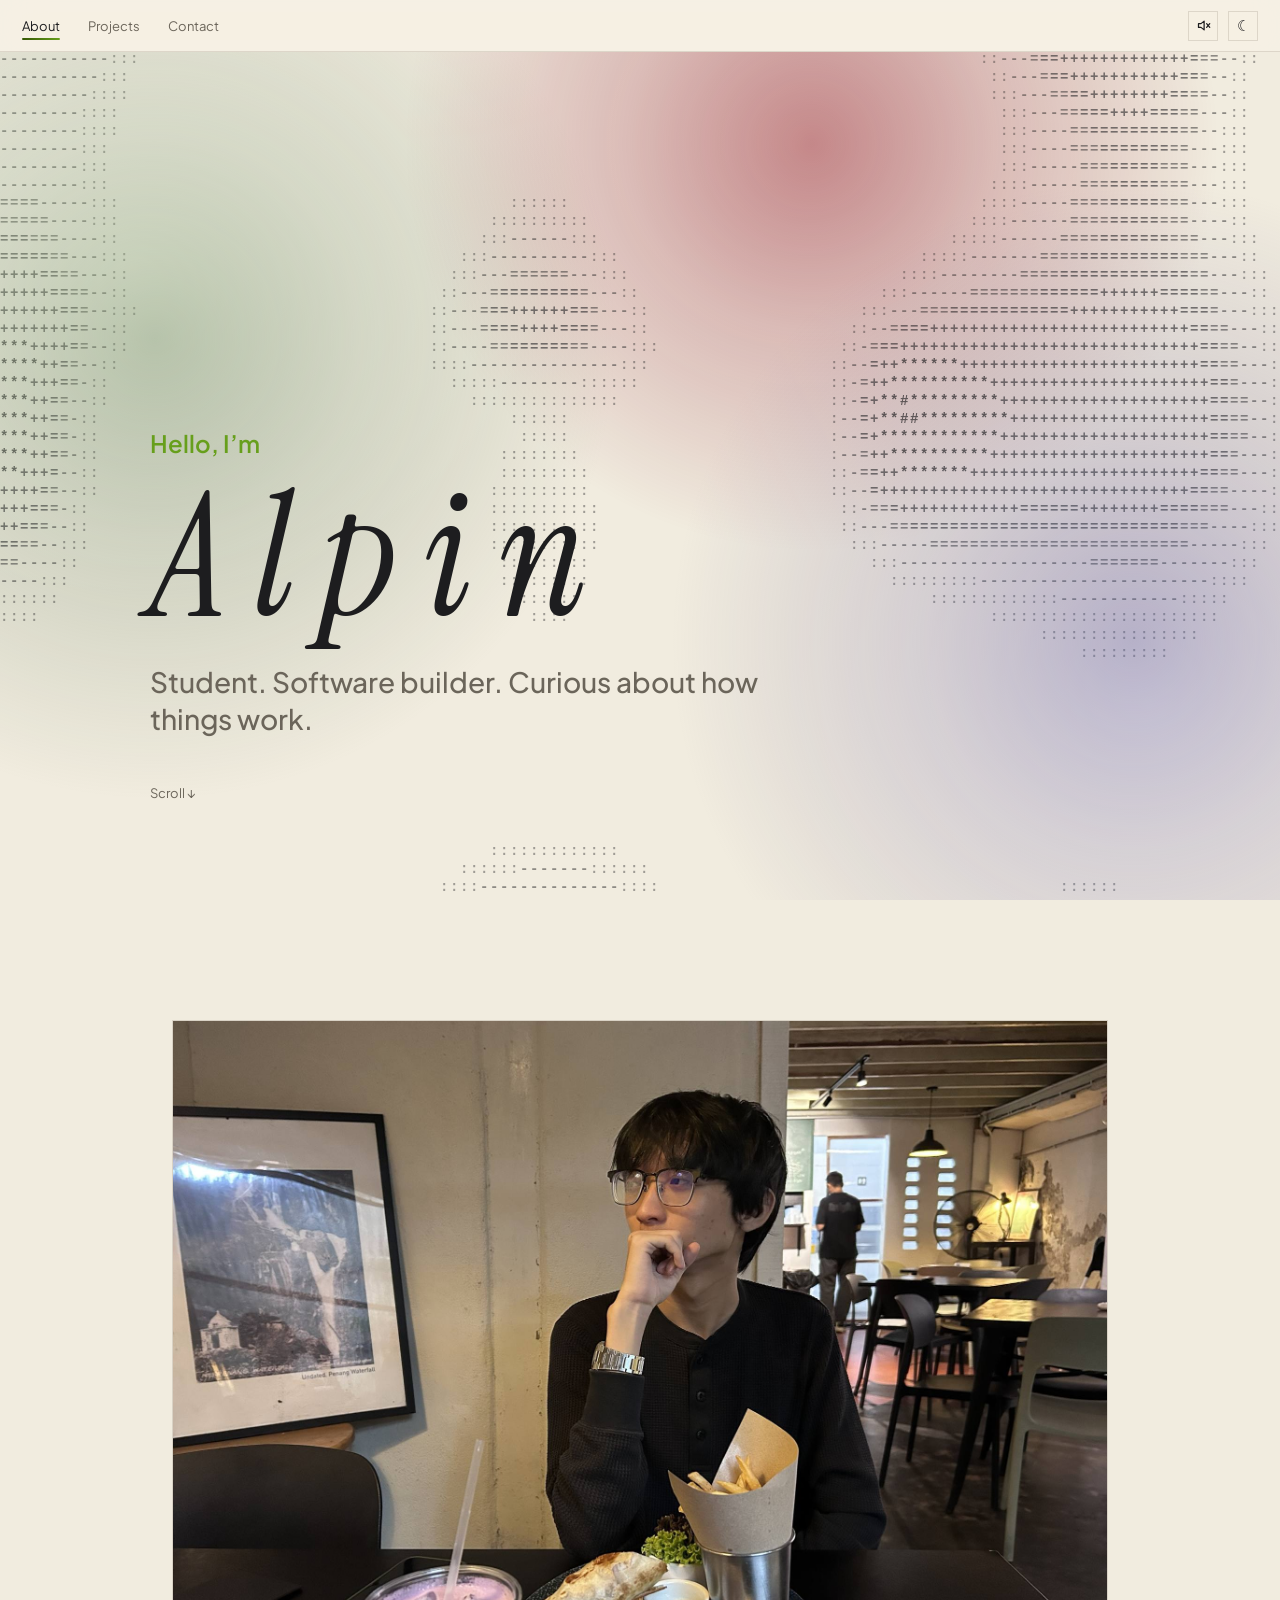
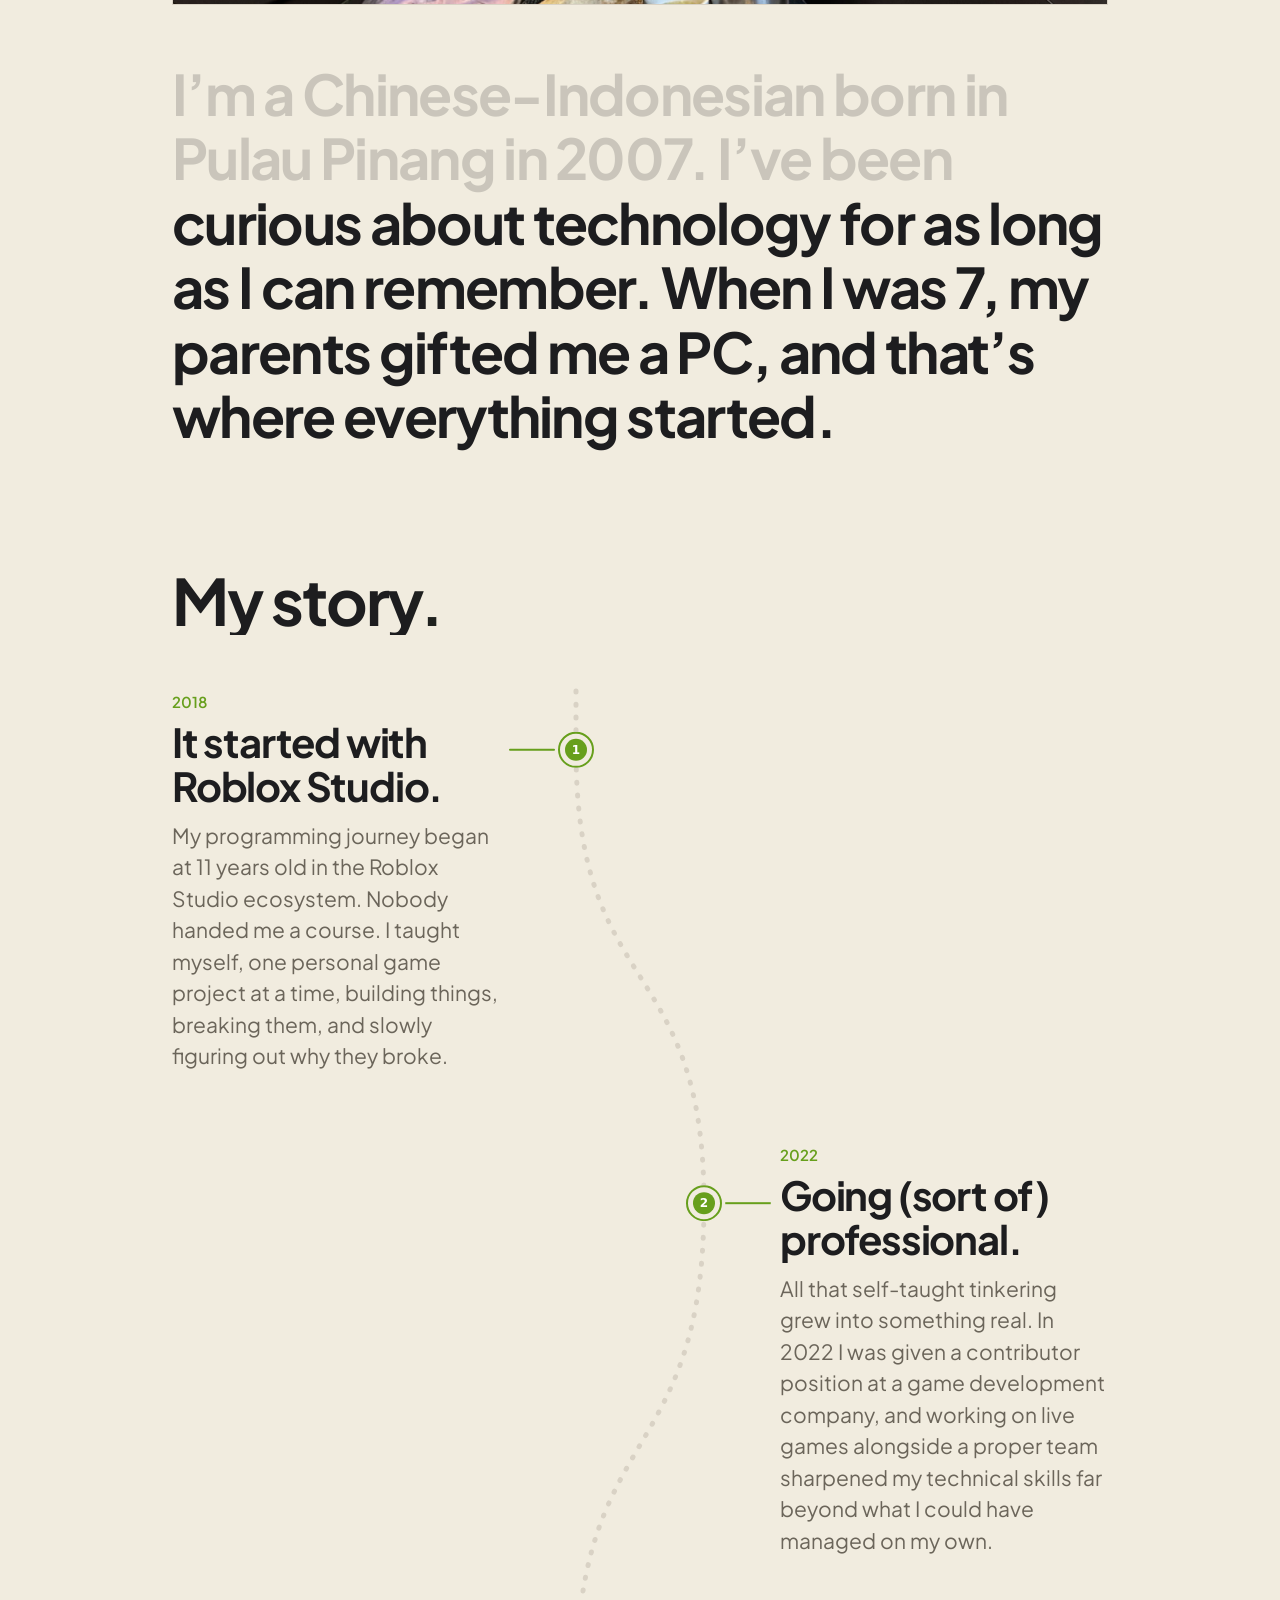
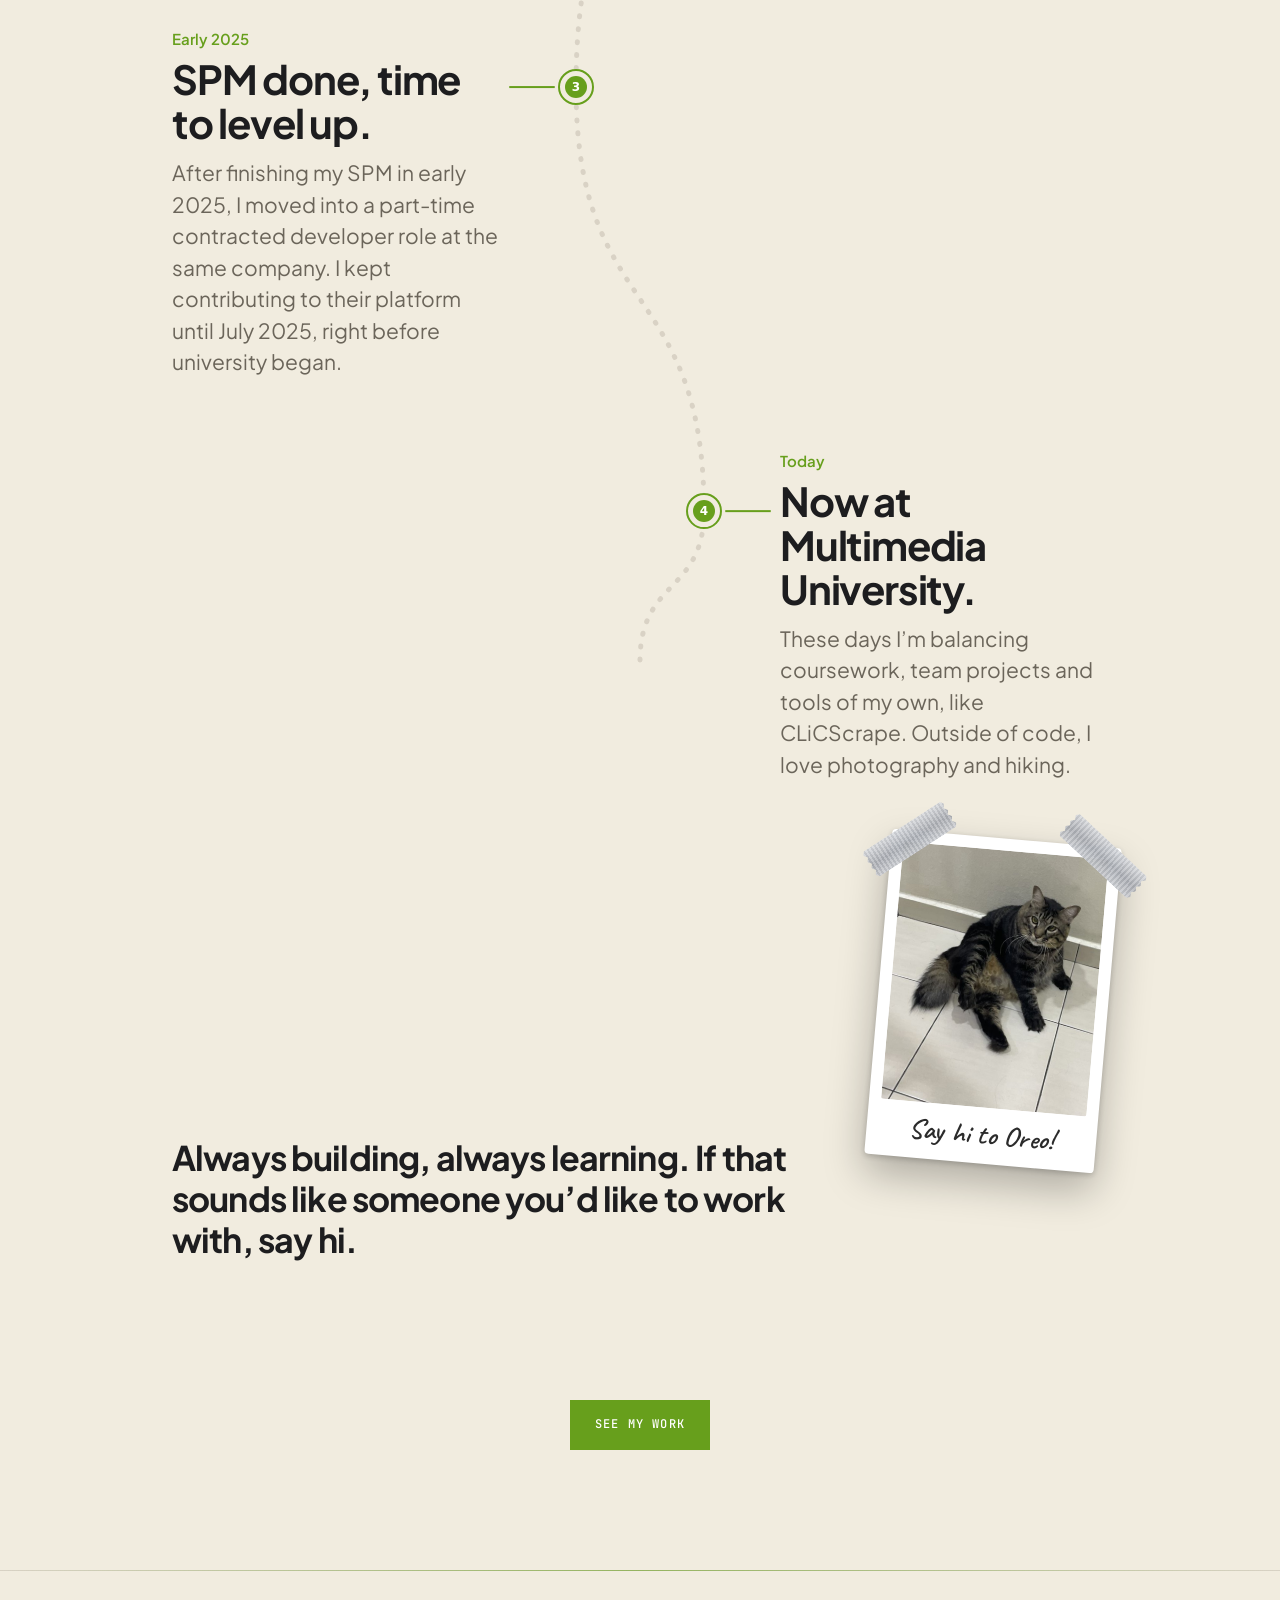
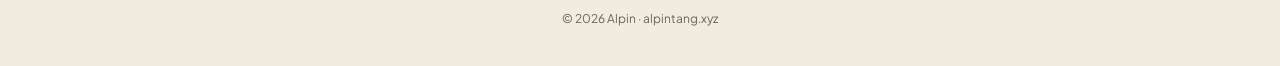
==== public/index.html @ 50e491b2 "ASCII pattern change, font adjustments, color adjustments, fix roadmap spacing" ====
<!DOCTYPE html>
<html lang="en">
	<head>
		<meta charset="utf-8">
		<meta name="viewport" content="width=device-width, initial-scale=1, viewport-fit=cover">
		<title>Alpin | Student &amp; software builder</title>
		<script>document.documentElement.classList.add('js')</script>

		<meta name="description" content="Student, software builder, and curious about how things work.">
		<meta name="color-scheme" content="light dark">
		<meta name="theme-color" content="#f6f1e7" media="(prefers-color-scheme: light)">
		<meta name="theme-color" content="#121214" media="(prefers-color-scheme: dark)">
		<link rel="canonical" href="https://www.alpintang.xyz/">
		<meta property="og:type" content="website">
		<meta property="og:url" content="https://www.alpintang.xyz/">
		<meta property="og:site_name" content="Alpin">
		<meta property="og:title" content="Alpin">
		<meta property="og:description" content="Student, software builder, and curious about how things work.">
		<meta property="og:image" content="https://www.alpintang.xyz/og-image.jpg">
		<meta property="og:image:width" content="1200">
		<meta property="og:image:height" content="630">
		<meta name="twitter:card" content="summary_large_image">
		<meta name="twitter:title" content="Alpin">
		<meta name="twitter:description" content="Student, software builder, and curious about how things work.">
		<meta name="twitter:image" content="https://www.alpintang.xyz/og-image.jpg">
		<link rel="icon" href="icon.svg" type="image/svg+xml">
		<link rel="icon" href="favicon.ico" sizes="48x48">
		<link rel="apple-touch-icon" href="apple-touch-icon.png">
		<link rel="preconnect" href="https://fonts.googleapis.com">
		<link rel="preconnect" href="https://fonts.gstatic.com" crossorigin>
		<link href="https://fonts.googleapis.com/css2?family=Plus+Jakarta+Sans:wght@400;500;600;700;800&family=Caveat:wght@600&family=JetBrains+Mono:wght@400;500&family=Instrument+Serif:ital@0;1&display=swap" rel="stylesheet">
		<link rel="stylesheet" href="css/style.css">
		<link rel="stylesheet" href="css/roadmap.css">
	</head>
	<body>
		<button class="skip" type="button" onclick="document.getElementById('main').focus()">Skip to content</button>
		<header>
			<nav aria-label="Main">
				<a href="#about" data-p="about">About</a>
				<a href="#projects" data-p="projects">Projects</a>
				<a href="#contact" data-p="contact">Contact</a>
			</nav>
			<button id="theme" type="button" aria-label="Switch between light and dark mode"></button>
		</header>

		<main id="main" tabindex="-1">
			<div class="page" id="about">
				<div class="hero left bg" id="hero">
					<div class="eyebrow">Hello, I’m</div>
					<h1 class="jump" aria-label="Alpin">
						<span aria-hidden="true" style="--i:0">A</span>
						<span aria-hidden="true" style="--i:1">l</span>
						<span aria-hidden="true" style="--i:2">p</span>
						<span aria-hidden="true" style="--i:3">i</span>
						<span aria-hidden="true" style="--i:4">n</span>
					</h1>
					<p class="sub">Student. Software builder. Curious about how things work.</p>
					<div class="cue" aria-hidden="true">Scroll ↓</div>
				</div>
				<section>
					<div class="wrap">
						<figure class="intro-photo rv">
							<img src="images/hero-portrait.jpg" width="2000" height="1500" alt="A portrait of Alpin" loading="lazy" decoding="async">
						</figure>
						<p class="words" id="words">I’m a Chinese-Indonesian born in Pulau Pinang in 2007. I’ve been curious about technology for as long as I can remember. When I was 7, my parents gifted me a PC, and that’s where everything started.</p>
					</div>
				</section>
				<section style="padding-top:0">
					<div class="wrap" style="position:relative">
						<h2 class="rv">My story.</h2>
						<div class="story">
							<div class="step rv">
								<small>2018</small>
								<h3>It started with Roblox Studio.</h3>
								<p>My programming journey began at 11 years old in the Roblox Studio ecosystem. Nobody handed me a course. I taught myself, one personal game project at a time, building things, breaking them, and slowly figuring out why they broke.</p>
							</div>
							<div class="step rv" style="padding: left 100px">
								<small>2022</small>
								<h3>Going (sort of) professional.</h3>
								<p>All that self-taught tinkering grew into something real. In 2022 I was given a contributor position at a game development company, and working on live games alongside a proper team sharpened my technical skills far beyond what I could have managed on my own.</p>
							</div>
							<div class="step rv">
								<small>Early 2025</small>
								<h3>SPM done, time to level up.</h3>
								<p>After finishing my SPM in early 2025, I moved into a part-time contracted developer role at the same company. I kept contributing to their platform until July 2025, right before university began.</p>
							</div>
							<div class="step rv">
								<small>Today</small>
								<h3>Now at Multimedia University.</h3>
								<p>These days I’m balancing coursework, team projects and tools of my own, like CLiCScrape. Outside of code, I love photography and hiking.</p>
							</div>
						</div>
						<p class="rv closing">Always building, always learning. If that sounds like someone you’d like to work with, say hi.</p>
						<div class="pol rv">
							<div class="polaroid">
								<span class="tape t1"></span>
								<span class="tape t2"></span>
								<img src="images/polaroid.jpg" alt="Oreo, a long-haired tabby cat sitting on a tiled floor" loading="lazy" decoding="async">
								<p>Say hi to Oreo!</p>
							</div>
						</div>
					</div>
				</section>
				<section class="edu" style="padding-top:20px">
					<div class="wrap">
						<a class="btn rv" href="#projects" style="margin-top:0">See my work</a>
					</div>
				</section>
			</div>

			<div class="page" id="projects">
				<div class="phead bg bg-laptop">
					<h1 style="font-size:clamp(44px,9vw,96px)">Projects.</h1>
					<p>Things I’ve built and shipped.</p>
				</div>
				<div class="wrap">
					<div class="proj-grid">
						<article class="proj rv">
							<div class="ph">
								<img class="pl" src="images/mysverse-icon.jpg" alt="MYSverse logo" width="44" height="44" loading="lazy" decoding="async">
								<small>Game development</small>
							</div>
							<h3>MYSverse</h3>
							<p>I contributed to MYSverse for three years and worked there as a part-time contract game developer. I programmed interactive minigames and core gameplay features for titles including Lebuhraya and Bandaraya, then kept the games healthy after release by monitoring player feedback and community reports and prioritising the most critical bugs for fixes.</p>
							<p>Through iterative updates, I improved overall playability and player retention.</p>
							<div class="media photo">
								<img src="images/mysverse-photo.jpg" alt="MYSverse contributor badge, lanyard and dev shirt" loading="lazy" decoding="async">
							</div>
							<ul class="tags" aria-label="Technologies and skills">
								<li>LuaU</li>
								<li>Game Development</li>
								<li>UI/UX</li>
								<li>Full Stack Developer</li>
							</ul>
							<a class="btn" href="https://mysver.se" target="_blank" rel="noopener">Visit mysver.se</a>
						</article>

						<article class="proj rv">
							<div class="ph">
								<img class="pl" src="images/clicscrape-icon.png" alt="CLiCScrape logo" width="44" height="44" loading="lazy" decoding="async">
								<small>Chrome extension</small>
							</div>
							<h3>CLiCScrape</h3>
							<p>A Chrome extension that walks you through MMU’s enrollment pages step by step, retrieves the class options for the courses you pick from pages you open yourself, and generates timetables that fit around every one of them.</p>
							<p>Filter by free days, earliest start, latest end, or open classes only, then compare each plan as a weekly grid. Everything runs in your browser, with no server and no accounts.</p>
							<div class="media">
								<video src="videos/clicscrape-demo.mp4" poster="images/clicscrape-poster.jpg" aria-label="CLiCScrape demo video" muted loop playsinline controls preload="metadata" data-auto></video>
							</div>
							<ul class="tags" aria-label="Technologies and skills">
								<li>JavaScript</li>
								<li>Manifest V3</li>
								<li>Shadow DOM</li>
								<li>Chrome extension</li>
							</ul>
							<a class="btn" href="https://chromewebstore.google.com/detail/clicscrape/gokpfkgfplfjlohjpkokoeljhdjddpjc" target="_blank" rel="noopener">View on Chrome Web Store</a>
						</article>

						<article class="proj rv">
							<div class="ph">
								<img class="pl" src="images/icon-2048.png" alt="Alpin" width="44" height="44" loading="lazy" decoding="async">
								<small>Portfolio website</small>
							</div>
							<h3>This website</h3>
							<p>I designed and built this portfolio website with plain HTML, CSS and JavaScript, with smooth page transitions, scroll-based animations, a light and dark theme you can switch between, and a layout that adapts from phones to wide screens.</p>
							<p>I handled everything myself, from the design and animations to the hosting. The code lives in a GitHub repository connected to Cloudflare, so every update I push goes live automatically.</p>
							<div class="media photo">
								<img src="images/portfolio.png" alt="Screenshot of the About page of this website" loading="lazy" decoding="async">
							</div>
							<ul class="tags" aria-label="Technologies and skills">
								<li>HTML</li>
								<li>CSS</li>
								<li>JavaScript</li>
								<li>Cloudflare</li>
							</ul>
							<a class="btn" href="https://github.com/Ex-lted/alpintang-portfolio" target="_blank" rel="noopener">View on GitHub</a>
						</article>
					</div>
				</div>
			</div>

			<div class="page" id="contact">
				<div class="contact bg bg-hill">
					<h1 style="font-size:clamp(48px,10vw,104px)">Let’s talk.</h1>
					<p class="sub">Open to projects, internships and good conversations.</p>
					<div class="links">
						<a class="btn" href="mailto:mail@alpintang.xyz"><span style="opacity:.55;font-weight:500;margin-right:10px">Email</span>mail@alpintang.xyz</a>
						<a class="btn" href="https://www.linkedin.com/in/alpintang/" target="_blank" rel="noopener"><span style="opacity:.55;font-weight:500;margin-right:10px">LinkedIn</span><span style ="text-transform: none;">linkedin.com/in/alpintang</span></a>
					</div>
				</div>
			</div>
		</main>
		<footer>© 2026 Alpin · alpintang.xyz</footer>

		<script src="js/main.js"></script>
		<script src="js/sounds.js"></script>
		<script src="js/roadmap.js"></script>
		<script src="js/ascii.js"></script>
	</body>
</html>
---- public/css/style.css ----
/* ==========================================================
   1) VARIABLES & BASE
   ========================================================== */
:root {
  --bg:#f1ecdf;
  --fg:#1d1d1f;
  --mute:#6b655a;
  --card:#fbf8f2;
  --line:rgba(40,30,10,.12);
  --blur:rgba(246,241,231,.78);
  --accent:#679f1c;
  --accent-2:#355704;
  --on-accent:#fff;
  --g1:#1d1d1f;
  --g2:#86868b;
  --icon-btn:30px;
  color-scheme:light;
  box-sizing:border-box;
  padding-top:env(safe-area-inset-top,0px);
  padding-bottom:env(safe-area-inset-bottom,0px);
}

@media (prefers-color-scheme:dark) {
  :root:not([data-theme="light"]) {
    --bg:#121214;
    --fg:#f5f5f7;
    --mute:#86868b;
    --card:#1c1c1f;
    --line:rgba(255,255,255,.12);
    --blur:rgba(18,18,20,.72);
    --accent:#a8c686;
    --accent-2:#7fa85a;
    --on-accent:#1b2a0d;
    --g1:#f5f5f7;
    --g2:#6e6e73;
    color-scheme:dark;
  }
}

:root[data-theme="dark"] {
  --bg:#121214;
  --fg:#f5f5f7;
  --mute:#86868b;
  --card:#1c1c1f;
  --line:rgba(255,255,255,.12);
  --blur:rgba(18,18,20,.72);
  --accent:#a8c686;
  --accent-2:#7fa85a;
  --on-accent:#1b2a0d;
  --g1:#f5f5f7;
  --g2:#6e6e73;
  color-scheme:dark;
}

html {
  scroll-padding-top:env(safe-area-inset-top,0px);
  -webkit-text-size-adjust:100%;
}

* {
  box-sizing:border-box;
  margin:0;
}

body {
  background:var(--bg);
  color:var(--fg);
  font-family:"Plus Jakarta Sans",-apple-system,BlinkMacSystemFont,"SF Pro Display","Helvetica Neue",Arial,sans-serif;
  -webkit-font-smoothing:antialiased;
  overflow-x:hidden;
}

body::before {
  content:"";
  position:fixed;
  inset:0 0 auto;
  height:env(safe-area-inset-top,0px);
  background:var(--blur);
  backdrop-filter:saturate(180%) blur(20px);
  -webkit-backdrop-filter:saturate(180%) blur(20px);
  z-index:10;
}

::selection {
  background:var(--accent);
  color:var(--on-accent);
}

:focus-visible {
  outline:2px solid var(--accent);
  outline-offset:3px;
}

.bg :focus-visible,
.bg:focus-visible {
  outline-color:#fff;
}

main:focus {
  outline:none;
}

.skip {
  position:fixed;
  left:12px;
  top:-80px;
  z-index:20;
  padding:12px 16px;
  border:0;
  background:var(--fg);
  color:var(--bg);
  font-family:"JetBrains Mono",ui-monospace,Menlo,Consolas,monospace;
  font-size:12px;
  letter-spacing:.1em;
  text-transform:uppercase;
  cursor:pointer;
}

.skip:focus {
  top:calc(env(safe-area-inset-top,0px) + 8px);
}

/* ==========================================================
   2) HEADER, NAV & ICON BUTTONS
   ========================================================== */
header {
  position:sticky;
  top:env(safe-area-inset-top,0px);
  z-index:11;
  height:52px;
  display:flex;
  align-items:center;
  justify-content:flex-start;
  padding:0 22px;
  background:var(--blur);
  backdrop-filter:saturate(180%) blur(20px);
  -webkit-backdrop-filter:saturate(180%) blur(20px);
  border-bottom:1px solid var(--line);
}

/* gradient scroll-progress line */
header::after {
  content:"";
  position:absolute;
  left:0;
  bottom:-1px;
  height:2px;
  width:calc(var(--progress,0) * 100%);
  background:linear-gradient(90deg,var(--accent-2),var(--accent));
  pointer-events:none;
}

nav {
  display:flex;
  align-items:center;
  gap:28px;
}

nav a {
  position:relative;
  padding:4px 0;
  font-size:13px;
  color:var(--mute);
  text-decoration:none;
  transition:color .3s;
}

nav a:hover,
nav a.on {
  color:var(--fg);
}

nav a::after {
  content:"";
  position:absolute;
  left:0;
  right:0;
  bottom:-2px;
  height:2px;
  border-radius:2px;
  background:linear-gradient(90deg,var(--accent-2),var(--accent));
  transform:scaleX(0);
  transform-origin:left;
  transition:transform .35s cubic-bezier(.2,.7,.2,1);
}

nav a:hover::after,
nav a.on::after {
  transform:scaleX(1);
}

@media (max-width:480px) {
  nav { gap:16px; }
}

@media (max-width:380px) {
  header { padding:0 14px; }
  nav { gap:12px; }
  nav a { font-size:12px; }
}

/* Theme + sound buttons: identical square look */
#theme,
#sound {
  background:none;
  border:1px solid var(--line);
  color:var(--fg);
  width:var(--icon-btn);
  height:var(--icon-btn);
  border-radius:0;
  box-shadow:none;
  cursor:pointer;
  font-size:15px;
  line-height:1;
  display:grid;
  place-items:center;
  padding:0;
  transition:background-color .2s,transform .4s cubic-bezier(.2,.7,.2,1);
}

#theme {
  position:absolute;
  right:22px;
  top:50%;
  margin-top:calc(var(--icon-btn) / -2);
}

#sound {
  position:absolute;
  right:calc(22px + var(--icon-btn) + 10px);
  top:50%;
  margin-top:calc(var(--icon-btn) / -2);
}

#sound svg {
  width:15px;
  height:15px;
}

#sound .off { display:none; }
#sound[aria-pressed="false"] .on { display:none; }
#sound[aria-pressed="false"] .off { display:block; }

#theme:hover,
#sound:hover {
  background:var(--line);
}

@media (hover:hover) {
  #theme:hover,
  #sound:hover {
    transform:rotate(25deg);
  }
}

/* bigger touch targets on phones */
@media (pointer:coarse) {
  :root { --icon-btn:40px; }
}

@media (max-width:380px) {
  #theme { right:14px; }
  #sound { right:calc(14px + var(--icon-btn) + 8px); }
}

.theming,
.theming * {
  transition:background-color .55s ease,color .55s ease,border-color .55s ease,box-shadow .55s ease!important;
}

/* ==========================================================
   3) PAGES & SECTIONS
   ========================================================== */
.page {
  display:none;
}

.page.active {
  display:block;
  animation:pg .8s cubic-bezier(.2,.7,.2,1);
}

.page.leaving {
  animation:none;
  opacity:0;
  transform:translateY(-14px);
  transition:opacity .3s ease,transform .3s ease;
}

@keyframes pg {
  from { opacity:0; transform:translateY(24px); }
  to   { opacity:1; transform:none; }
}

.wrap {
  max-width:980px;
  margin:0 auto;
  padding:0 22px;
}

section {
  padding:clamp(64px,12vw,120px) 0;
}

.hero {
  min-height:calc(100vh - 52px);
  min-height:calc(100svh - 52px);
  display:flex;
  flex-direction:column;
  align-items:center;
  justify-content:center;
  text-align:center;
  padding:0 22px;
}

.eyebrow {
  font-size:clamp(17px,2.2vw,24px);
  font-weight:600;
  color:var(--accent);
  margin-bottom:14px;
}

h1 {
  font-size:clamp(48px,10vw,112px);
  line-height:1.02;
  font-weight:700;
  letter-spacing:-.045em;
  background:linear-gradient(180deg,var(--g1) 30%,var(--g2));
  -webkit-background-clip:text;
  background-clip:text;
  color:transparent;
}

h2 {
  font-size:clamp(32px,6vw,64px);
  font-weight:700;
  letter-spacing:-.035em;
  line-height:1.05;
  background:linear-gradient(90deg,var(--fg) 25%,var(--accent));
  -webkit-background-clip:text;
  background-clip:text;
  color:transparent;
}

.sub {
  font-size:clamp(19px,2.6vw,28px);
  color:var(--mute);
  margin-top:22px;
  max-width:640px;
  line-height:1.3;
  font-weight:500;
}

.cue {
  margin-top:48px;
  font-size:13px;
  color:var(--mute);
  animation:bob 2.4s ease-in-out infinite;
}

@keyframes bob {
  50% { transform:translateY(8px); }
}

.words {
  font-size:clamp(28px,5vw,56px);
  line-height:1.15;
  font-weight:700;
  letter-spacing:-.03em;
}

.words span {
  opacity:.18;
  transition:opacity .4s;
}

.words span.on {
  opacity:1;
}

.edu {
  text-align:center;
}

.edu p {
  color:var(--mute);
  font-size:clamp(19px,2.4vw,26px);
  margin-top:18px;
  font-weight:500;
}

.phead {
  padding:110px 0 40px;
  text-align:center;
}

.phead p {
  color:var(--mute);
  font-size:clamp(19px,2.4vw,26px);
  margin-top:18px;
  font-weight:500;
}

.contact {
  min-height:calc(100vh - 52px);
  min-height:calc(100svh - 52px);
  display:flex;
  flex-direction:column;
  align-items:center;
  justify-content:center;
  text-align:center;
  padding:0 22px;
}

.links {
  display:flex;
  gap:14px;
  flex-wrap:wrap;
  justify-content:center;
}

/* Hero: "Alpin." hops one letter at a time */
.jump span {
  display:inline-block;
  animation:hop 3.4s infinite;
  animation-delay:calc(var(--i) * 0.36s);
  will-change:transform;
}

@keyframes hop {
  0%   { transform:translateY(0);       animation-timing-function:cubic-bezier(.2,.7,.3,1); }
  5%   { transform:translateY(-0.16em); animation-timing-function:cubic-bezier(.7,0,.8,.3); }
  10%  { transform:translateY(0); }
  100% { transform:translateY(0); }
}

#hero h1.jump {
  font-family:"Instrument Serif","Cormorant Garamond",Georgia,serif;
  font-style:italic;
  font-weight:400;
  font-synthesis:none;
  letter-spacing:-.01em;
  font-size:clamp(72px,14vw,170px);
  line-height:1;
}

/* ==========================================================
   4) IMAGE HEADERS (.bg)
   ========================================================== */
.bg {
  position:relative;
  isolation:isolate;
  overflow:hidden;
  background-color:#111;
  background-size:cover;
  background-position:center;
  color:#fff;
}

.bg::before {
  content:"";
  position:absolute;
  inset:0;
  z-index:-1;
  background:linear-gradient(180deg,rgba(0,0,0,.38),rgba(0,0,0,.22) 45%,rgba(0,0,0,.55));
}

/* drifting colour glow */
.bg::after {
  content:"";
  position:absolute;
  inset:-12%;
  z-index:-1;
  pointer-events:none;
  background:
    radial-gradient(38% 46% at 18% 30%,rgba(168,198,134,.38),transparent 70%),
    radial-gradient(34% 44% at 82% 72%,rgba(120,150,255,.28),transparent 70%),
    radial-gradient(28% 36% at 60% 18%,rgba(255,190,120,.18),transparent 70%);
  mix-blend-mode:screen;
  animation:drift 18s ease-in-out infinite alternate;
}

@keyframes drift {
  from { transform:translate3d(-3%,-2%,0) scale(1.06); }
  to   { transform:translate3d(3%,2%,0) scale(1); }
}

.bg h1 {
  background:none;
  -webkit-background-clip:border-box;
  background-clip:border-box;
  color:#fff;
}

.bg p,
.bg .sub {
  color:rgba(255,255,255,.88);
}

.bg .eyebrow {
  color:#fff;
  opacity:.9;
}

.bg .cue {
  color:rgba(255,255,255,.75);
}

.bg-laptop {
  background-image:url(../images/projects-header.jpg);
  background-position:center 42%;
}

.bg-hill {
  background-image:url(../images/contact-background.jpg);
  background-position:center 58%;
}

.hero.left {
  align-items:flex-start;
  justify-content:flex-end;
  text-align:left;
  padding:0 22px clamp(56px,11vh,120px) max(22px,calc((100vw - 980px)/2));
}

.hero.left::before {
  background:linear-gradient(180deg,rgba(0,0,0,.2) 0%,rgba(0,0,0,.05) 30%,rgba(0,0,0,.72) 100%),linear-gradient(90deg,rgba(0,0,0,.4),transparent 60%);
}

.phead.bg {
  padding:clamp(120px,22vh,220px) 22px clamp(80px,14vh,140px);
  margin-bottom:40px;
}

.phead.bg::before {
  background:linear-gradient(180deg,rgba(0,0,0,.25),rgba(0,0,0,.45));
}

.contact.bg::before {
  background:linear-gradient(180deg,rgba(0,0,0,.55),rgba(0,0,0,.5) 50%,rgba(0,0,0,.68));
}

/* ==========================================================
   5) BUTTONS
   ========================================================== */
.btn,
.btn.ghost,
.bg .btn,
.bg .btn.ghost {
  display:inline-block;
  margin-top:32px;
  font-family:"JetBrains Mono",ui-monospace,SFMono-Regular,Menlo,Consolas,monospace;
  font-size:12px;
  font-weight:500;
  letter-spacing:.1em;
  text-transform:uppercase;
  line-height:1.3;
  max-width:100%;
  overflow-wrap:anywhere;
  padding:16px 24px;
  border:1px solid transparent;
  border-radius:0;
  box-shadow:none;
  text-shadow:none;
  filter:none;
  text-decoration:none;
  transition:background-color .2s,color .2s,border-color .2s;
}

.btn[href^="mailto"] {
  text-transform:none;
  letter-spacing:.04em;
}

.btn[href="linkedin.com/in/alpintang"] {
  text-transform:none;
  letter-spacing:.04em;
}

/* solid (main) */
.btn {
  background:var(--accent);
  border-color:var(--accent);
  color:var(--on-accent,#fff);
}

.btn:hover {
  transform:none;
  opacity:1;
  background:var(--fg);
  border-color:var(--fg);
  color:var(--bg);
}

/* outline (secondary) */
.btn.ghost {
  background:transparent;
  border-color:var(--fg);
  color:var(--fg);
}

.btn.ghost:hover {
  background:var(--fg);
  border-color:var(--fg);
  color:var(--bg);
}

/* on the dark photo headers */
.bg .btn {
  background:#fff;
  border-color:#fff;
  color:#111;
}

.bg .btn:hover {
  background:transparent;
  border-color:#fff;
  color:#fff;
}

.bg .btn.ghost {
  background:transparent;
  border-color:rgba(255,255,255,.7);
  color:#fff;
}

.bg .btn.ghost:hover {
  background:#fff;
  border-color:#fff;
  color:#111;
}

/* ==========================================================
   6) PROJECT CARDS (square)
   ========================================================== */
.proj {
  position:relative;
  isolation:isolate;
  display:flex;
  flex-direction:column;
  justify-content:flex-start;
  gap:0;
  min-height:0;
  background:var(--card);
  background-image:linear-gradient(160deg,color-mix(in srgb,var(--accent) 9%,transparent),transparent 42%);
  border:1px solid var(--line);
  border-radius:0;
  padding:clamp(32px,6vw,72px);
  margin-bottom:28px;
}

/* cursor spotlight */
.proj::before {
  content:"";
  position:absolute;
  inset:0;
  border-radius:inherit;
  z-index:-1;
  opacity:0;
  pointer-events:none;
  transition:opacity .4s ease;
  background:radial-gradient(420px circle at var(--mx,50%) var(--my,50%),color-mix(in srgb,var(--accent) 16%,transparent),transparent 65%);
}

.proj:hover::before {
  opacity:1;
}

.proj.rv {
  transition:
    opacity 1s cubic-bezier(.2,.7,.2,1),
    transform .7s cubic-bezier(.2,.7,.2,1),
    filter 1s cubic-bezier(.2,.7,.2,1),
    box-shadow .5s ease,
    border-color .4s ease;
}

@media (hover:hover) {
  .proj.rv.in:hover {
    transform:translateY(-5px);
    border-color:color-mix(in srgb,var(--accent) 45%,var(--line));
    box-shadow:0 22px 50px rgba(0,0,0,.12);
  }
}

.proj small {
  color:var(--accent);
  font-weight:600;
  font-size:15px;
}

.proj h3 {
  font-size:clamp(32px,5.5vw,56px);
  letter-spacing:-.035em;
  line-height:1.05;
  margin:22px 0 10px;
}

.proj p {
  color:var(--mute);
  font-size:clamp(17px,2vw,21px);
  line-height:1.4;
  max-width:620px;
}

.proj p + p {
  margin-top:12px;
}

.proj .btn {
  align-self:flex-start;
}

.ph {
  display:flex;
  align-items:center;
  gap:14px;
}

.pl {
  width:44px;
  height:44px;
  border-radius:12px;
  object-fit:cover;
  border:1px solid var(--line);
}

.media {
  margin:36px 0 8px;
  border-radius:0;
  overflow:hidden;
  border:1px solid var(--line);
  background:#000;
}

.media video,
.media img {
  display:block;
  width:100%;
  height:auto;
}

.media.photo {
  max-width:520px;
  margin-left:auto;
  margin-right:auto;
}

.tags {
  display:flex;
  flex-wrap:wrap;
  gap:8px;
  list-style:none;
  padding:0;
}

.tags li {
  font-family:"JetBrains Mono",ui-monospace,Menlo,Consolas,monospace;
  font-size:12px;
  letter-spacing:.08em;
  text-transform:uppercase;
  padding:6px 13px;
  border-radius:0;
  border:1px solid var(--line);
  color:var(--mute);
}

/* ---------- Projects grid ---------- */
.proj-grid {
  display:grid;
  grid-template-columns:minmax(0,1fr);   /* phones: 1 column */
  gap:24px;
  align-items:stretch;
  padding-bottom:28px;
}

@media (min-width:700px) {
  .proj-grid { grid-template-columns:repeat(2,minmax(0,1fr)); }
}

@media (min-width:1100px) {
  #projects .wrap { max-width:1260px; }
  .proj-grid { grid-template-columns:repeat(3,minmax(0,1fr)); }
}

.proj-grid .proj {
  margin-bottom:0;
  min-width:0;
  padding:clamp(24px,3vw,36px);
}

.proj-grid .proj h3 {
  font-size:clamp(26px,3vw,36px);
  margin:18px 0 10px;
}

.proj-grid .proj p {
  font-size:16px;
  line-height:1.5;
}

.proj-grid .media,
.proj-grid .media.photo {
  max-width:none;
  margin:24px 0 8px;
  aspect-ratio:16 / 10;
}

.proj-grid .media img,
.proj-grid .media video {
  width:100%;
  height:100%;
  object-fit:cover;
}

.proj-grid .media video {
  object-fit:contain;
}

.proj-grid .media.photo img {
  object-position:center 65%;
}

/* pin tags and button to the bottom so cards line up */
.proj-grid .tags {
  margin-top:auto;
  padding-top:22px;
}

.proj-grid .btn {
  margin-top:22px;
}

/* ==========================================================
   7) STORY, POLAROID, INTRO PHOTO, FOOTER
   ========================================================== */
.story {
  position:relative;
  margin-top:56px;
  padding-left:34px;
}

.story::before {
  content:"";
  position:absolute;
  left:7px;
  top:8px;
  bottom:8px;
  width:2px;
  background:var(--line);
}

.step {
  position:relative;
  padding-bottom:56px;
}

.step-right > small
.step-right > h3
.step-right > p {
  margin-left: 300px;   /* how far right; adjust to taste */
}

.step::before {
  content:"";
  position:absolute;
  left:-34px;
  top:10px;
  width:16px;
  height:16px;
  border-radius:50%;
  background:var(--accent);
  box-shadow:0 0 0 6px var(--bg);
  animation:pulse 2.8s ease-out infinite;
}

.step:nth-child(2)::before { animation-delay:.5s; }
.step:nth-child(3)::before { animation-delay:1s; }
.step:nth-child(4)::before { animation-delay:1.5s; }

@keyframes pulse {
  0%   { box-shadow:0 0 0 6px var(--bg),0 0 0 6px  color-mix(in srgb,var(--accent) 45%,transparent); }
  100% { box-shadow:0 0 0 6px var(--bg),0 0 0 20px color-mix(in srgb,var(--accent) 0%,transparent); }
}

.step small {
  color:var(--accent);
  font-weight:600;
  font-size:15px;
}

.step h3 {
  font-size:clamp(26px,4vw,40px);
  letter-spacing:-.03em;
  line-height:1.1;
  margin:8px 0 12px;
}

.step p {
  color:var(--mute);
  font-size:clamp(17px,2vw,21px);
  line-height:1.5;
  max-width:680px;
}

.closing {
  font-size:clamp(22px,3.4vw,34px);
  font-weight:700;
  letter-spacing:-.025em;
  line-height:1.2;
  max-width:640px;
  margin-top:8px;
}

.pol {
  position:absolute;
  right:22px;
  bottom:96px;
  width:min(230px,60vw);
  z-index:1;
}

.polaroid {
  position:relative;
  background:#fff;
  padding:12px 12px 14px;
  border-radius:4px;
  box-shadow:0 18px 40px rgba(0,0,0,.28),0 2px 6px rgba(0,0,0,.2);
  transform:rotate(5deg);
  transition:transform .5s cubic-bezier(.2,.7,.2,1);
}

.polaroid:hover {
  transform:rotate(1deg) scale(1.04);
}

.polaroid img {
  display:block;
  width:100%;
  height:auto;
  border-radius:2px;
  background:#ddd;
}

.polaroid p {
  font-family:"Caveat","Bradley Hand","Segoe Print","Comic Sans MS",cursive;
  font-weight:600;
  font-size:28px;
  line-height:1.1;
  color:#2b2b2b!important;
  text-align:center;
  margin:12px 0 0;
  letter-spacing:.01em;
}

.tape {
  position:absolute;
  width:96px;
  height:30px;
  background:repeating-linear-gradient(90deg,rgba(255,255,255,.2) 0 2px,rgba(0,0,0,.05) 2px 4px),linear-gradient(180deg,#d6d9de,#a7abb2 55%,#c8cbd0);
  opacity:.94;
  clip-path:polygon(3% 0,0 12%,3% 25%,0 38%,3% 50%,0 62%,3% 75%,0 88%,3% 100%,97% 100%,100% 88%,97% 75%,100% 62%,97% 50%,100% 38%,97% 25%,100% 12%,97% 0);
}

.tape.t1 {
  top:-6px;
  left:-30px;
  transform:rotate(-38deg);
}

.tape.t2 {
  top:-6px;
  right:-30px;
  transform:rotate(38deg);
}

@media (max-width:900px) {
  .pol {
    position:relative;
    right:auto;
    bottom:auto;
    margin:48px auto 0;
  }
}

.intro-photo {
  margin:0 0 56px;
}

.intro-photo img {
  display:block;
  width:100%;
  height:auto;
  aspect-ratio:16/10;
  object-fit:cover;
  object-position:50% 28%;   /* keeps your face in frame */
  border-radius:0;
  border:1px solid var(--line);
}

@media (max-width:600px) {
  .intro-photo img {
    aspect-ratio:4/5;
    object-position:58% 30%;
  }
}

footer {
  position:relative;
  padding:40px 22px;
  text-align:center;
  color:var(--mute);
  font-size:12px;
  border-top:1px solid var(--line);
}

footer::before {
  content:"";
  position:absolute;
  top:-1px;
  left:0;
  right:0;
  height:1px;
  background:linear-gradient(90deg,transparent,var(--accent),transparent);
  opacity:.6;
}

/* ==========================================================
   8) SCROLL REVEAL
   ========================================================== */
:where(.js) .rv {
  opacity:0;
  filter:blur(4px);
  transform:translateY(44px) scale(.98);
  transition:opacity 1s cubic-bezier(.2,.7,.2,1),transform 1s cubic-bezier(.2,.7,.2,1);
}

:where(.js) .rv.in {
  opacity:1;
  filter:none;
  transform:none;
}

.d1 { transition-delay:.1s; }
.d2 { transition-delay:.2s; }
.d3 { transition-delay:.3s; }

/* ==========================================================
   9) REDUCED MOTION
   ========================================================== */
@media (prefers-reduced-motion:reduce) {
  .rv {
    opacity:1;
    filter:none;
    transform:none;
    transition:none;
  }
  .page.active,
  .cue,
  .jump span,
  .bg::after,
  .step::before {
    animation:none;
  }
  .proj.rv.in:hover {
    transform:none;
  }
  .words span {
    opacity:1;
    transition:none;
  }
  #theme:hover,
  #sound:hover {
    transform:none;
  }
}
---- public/css/roadmap.css ----
/* ==========================================================
   About page: "My story" as a winding roadmap.
   Built by js/roadmap.js (without JS the old timeline shows).
   ========================================================== */

.story.roadmap {
  position: relative;
  padding-left: 0;
}

.story.roadmap::before,
.story.roadmap .step::before { display: none; }          /* hide the old straight line and dots */

/* ---------- Cards: hidden until the road reaches them ---------- */
.story.roadmap .step {
  position: relative;
  z-index: 1;
  padding-bottom: 72px;
  opacity: 0;
  transform: translateX(var(--from, 40px));
  filter: blur(4px);
  transition: opacity .8s cubic-bezier(.2, .7, .2, 1),
              transform .9s cubic-bezier(.2, .7, .2, 1),
              filter .8s cubic-bezier(.2, .7, .2, 1);
}

.story.roadmap .step:last-child { padding-bottom: 130px; }

.story.roadmap .step.on { opacity: 1; transform: none; filter: none; }

.story.roadmap.static .step { opacity: 1; transform: none; filter: none; transition: none; }

.story.roadmap .step p { max-width: none; }

/* Wide screens: cards alternate left and right of the road */
@media (min-width: 760px) {
  .story.roadmap .step { width: calc(50% - 140px); }
  .story.roadmap .step:last-child { padding-bottom: 350px; }   /* room above the Oreo polaroid */
  .story.roadmap .step.left  { margin-right: auto; --from: -44px; }
  .story.roadmap .step.right { margin-left: auto;  --from: 44px; }
}

/* Phones: road runs down the left side */
@media (max-width: 759px) {
  .story.roadmap .step { margin-left: 62px; --from: 28px; }
}

/* ---------- The road (SVG) ---------- */
.road {
  position: absolute;
  left: 0;
  top: 0;
  z-index: 0;
  pointer-events: none;
  overflow: visible;
}

.road .bed {
  fill: none;
  stroke: var(--line);
  stroke-width: 5;
  stroke-linecap: round;
  stroke-dasharray: 1 12;
}

.road .drawn {
  fill: none;
  stroke-width: 5;
  stroke-linecap: round;
  filter: drop-shadow(0 0 7px color-mix(in srgb, var(--accent) 55%, transparent));
}

.road .branch {
  stroke: var(--line);
  stroke-width: 2;
  stroke-linecap: round;
  transition: stroke .5s;
}

.road .stop.on .branch,
.road .branch.on { stroke: var(--accent); }

/* Numbered stops */
.road .ring   { fill: var(--bg); stroke: var(--line); stroke-width: 2; transition: stroke .5s; }
.road .dot    { fill: var(--line); transition: fill .5s; }
.road .num    { fill: var(--mute); font: 700 12px/1 system-ui, sans-serif; text-anchor: middle; dominant-baseline: central; transition: fill .5s; }
.road .pip    { transform-box: fill-box; transform-origin: center; transform: scale(.8); transition: transform .4s; }

.road .stop.on .ring { stroke: var(--accent); }
.road .stop.on .dot  { fill: var(--accent); }
.road .stop.on .num  { fill: var(--on-accent, #fff); }
.road .stop.on .pip  { animation: stop-pop .6s cubic-bezier(.2, .9, .3, 1.4) forwards; }

.road .halo { fill: none; stroke: var(--accent); stroke-width: 2; opacity: 0; transform-box: fill-box; transform-origin: center; }
.road .stop.on.last .halo { animation: halo 2.4s ease-out infinite; }

/* Moving dot at the end of the drawn road */
.road .head-dot  { fill: var(--accent); stroke: var(--bg); stroke-width: 3; }
.road .head-ring { fill: none; stroke: var(--accent); stroke-width: 2; transform-box: fill-box; transform-origin: center; animation: halo 1.8s ease-out infinite; }

@keyframes stop-pop {
  0%   { transform: scale(.8); }
  60%  { transform: scale(1.25); }
  100% { transform: scale(1); }
}

@keyframes halo {
  0%   { transform: scale(1);   opacity: .55; }
  100% { transform: scale(2.6); opacity: 0; }
}

@media (prefers-reduced-motion: reduce) {
  .road .stop.on .pip { animation: none; transform: none; }
  .road .head-ring, .road .stop.on.last .halo { animation: none; }
}
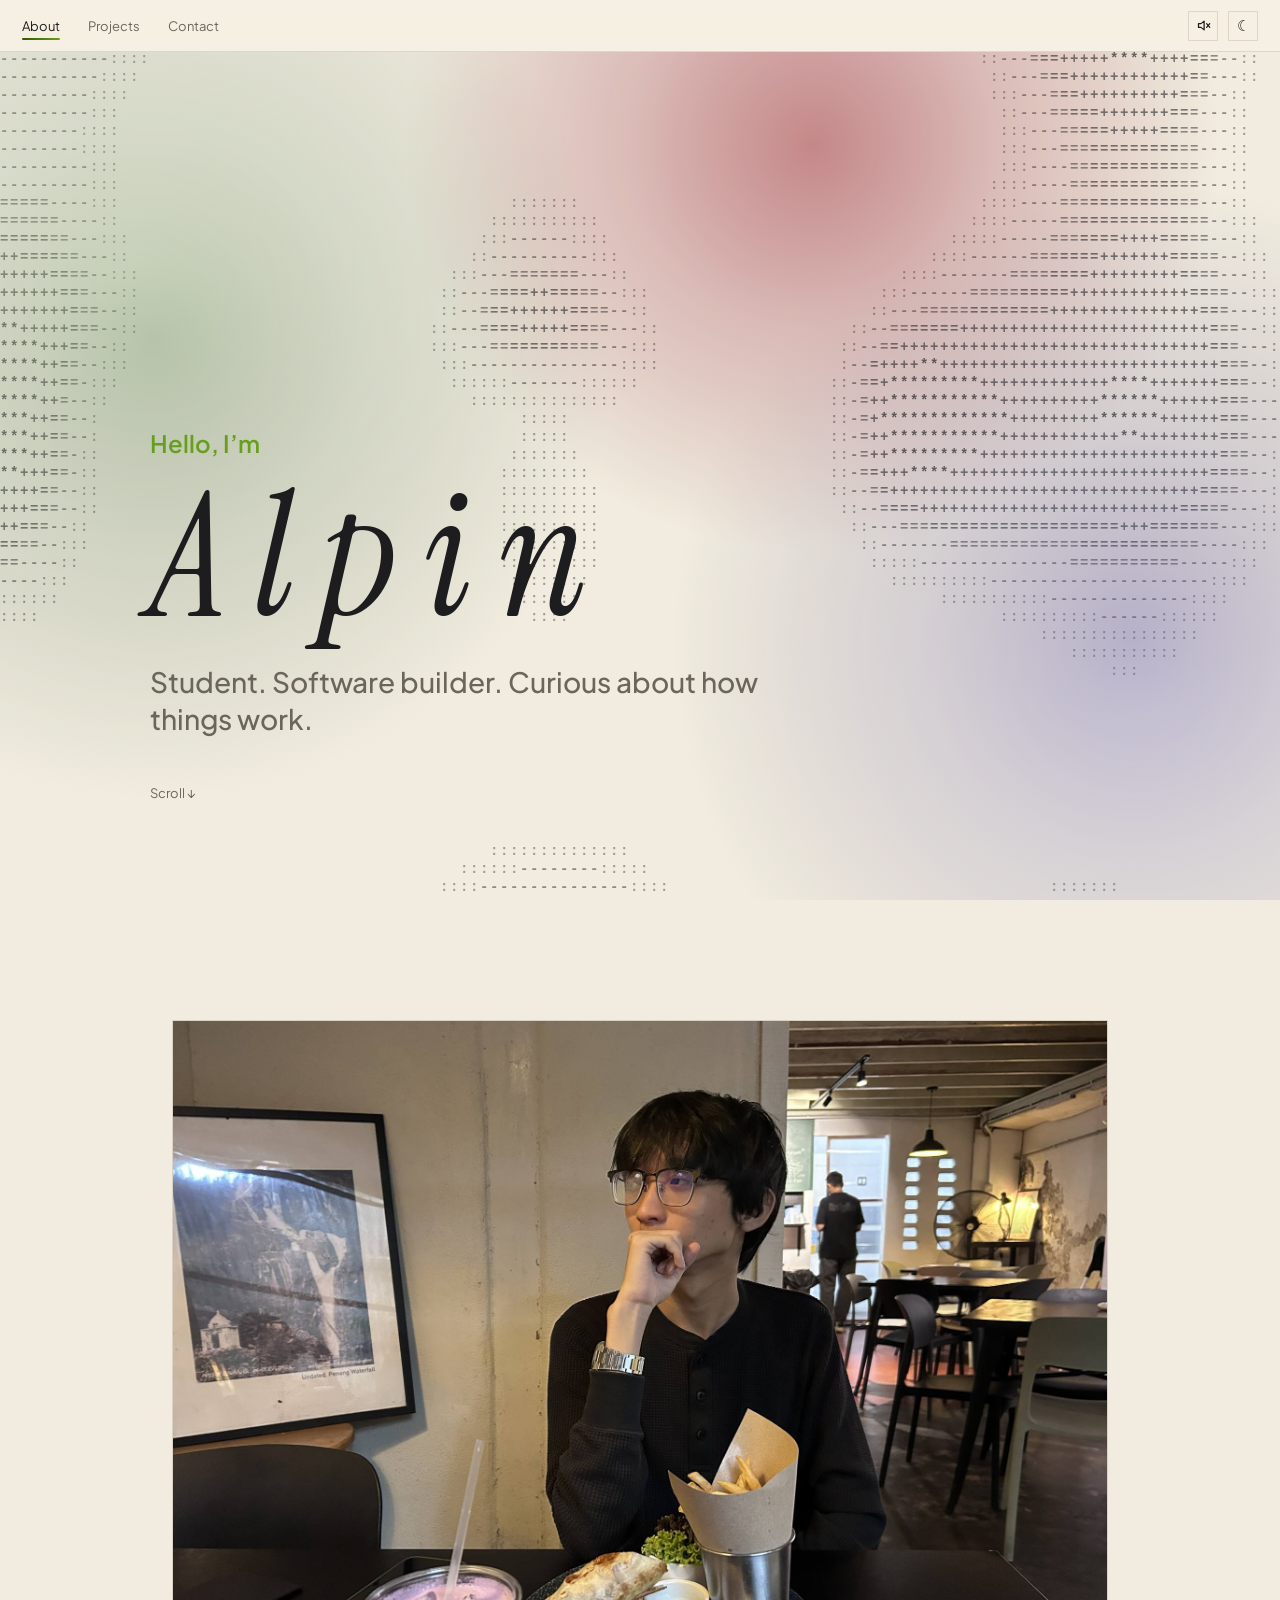
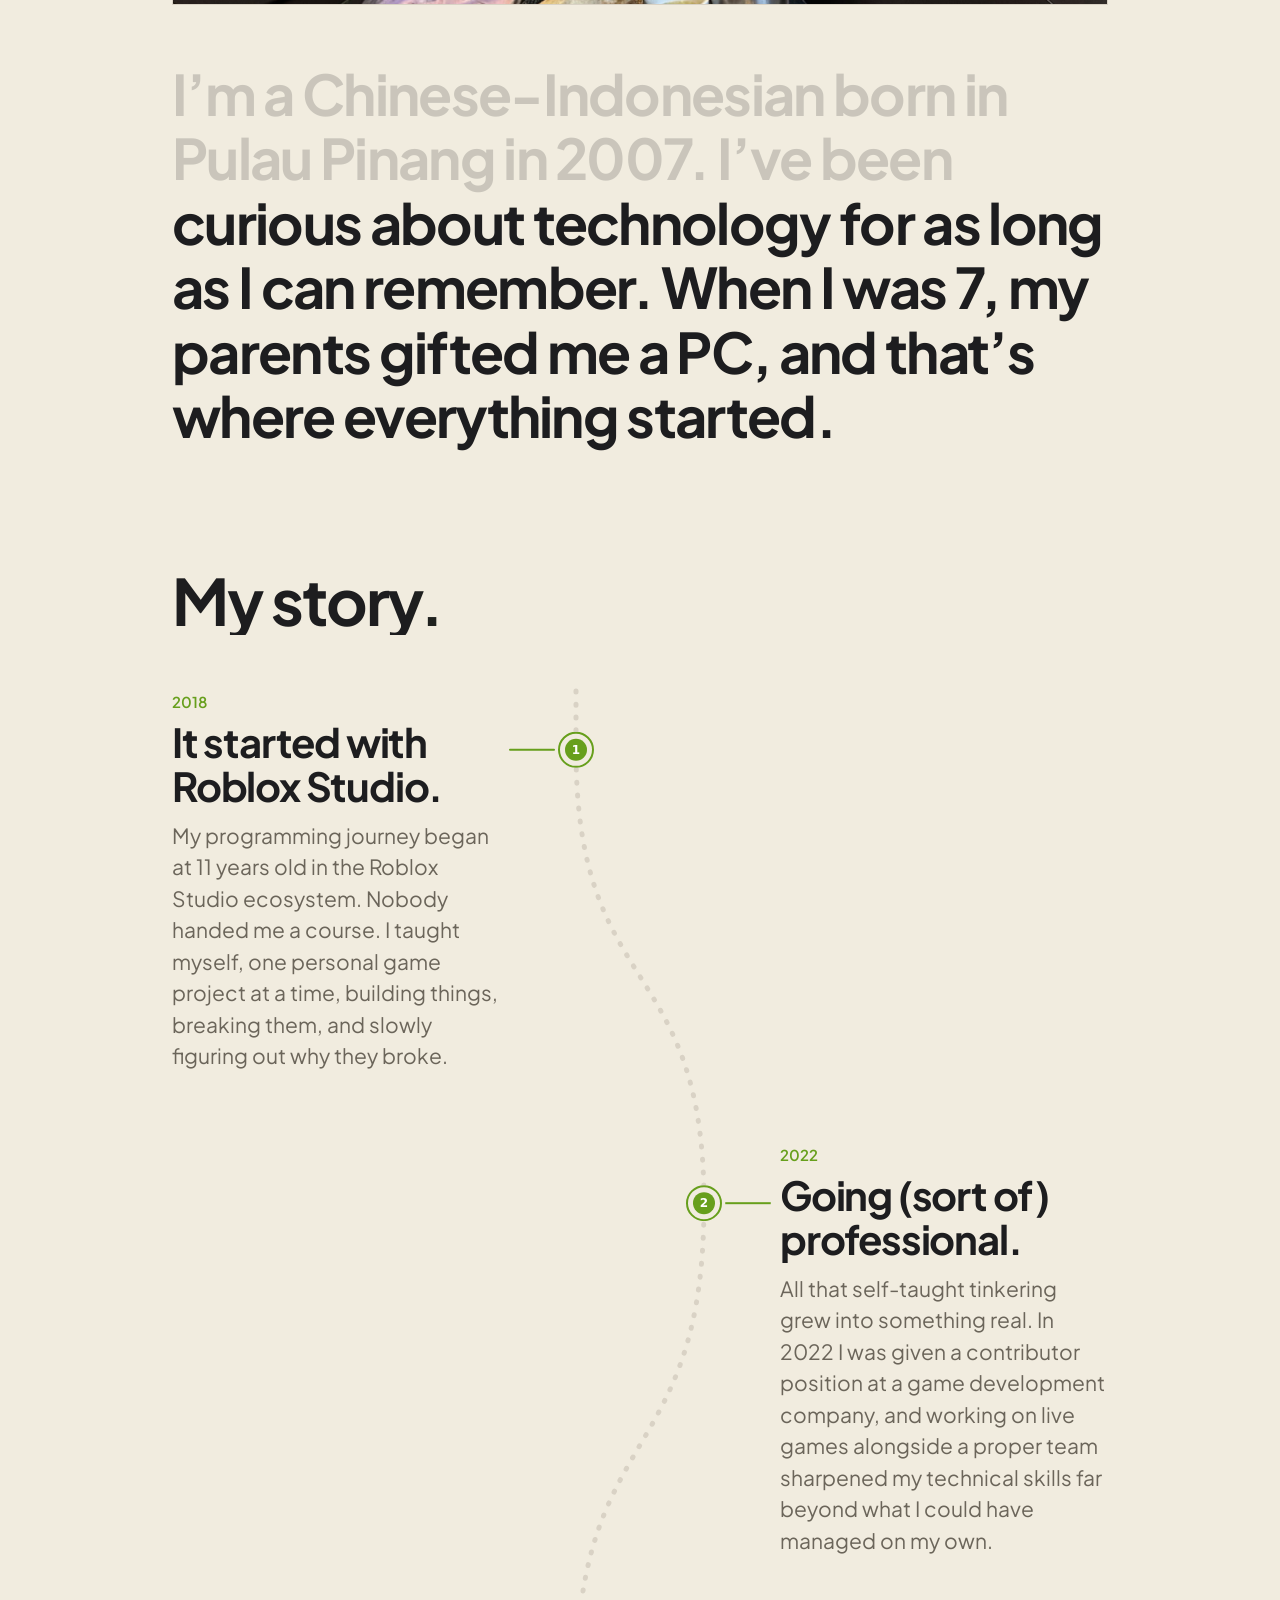
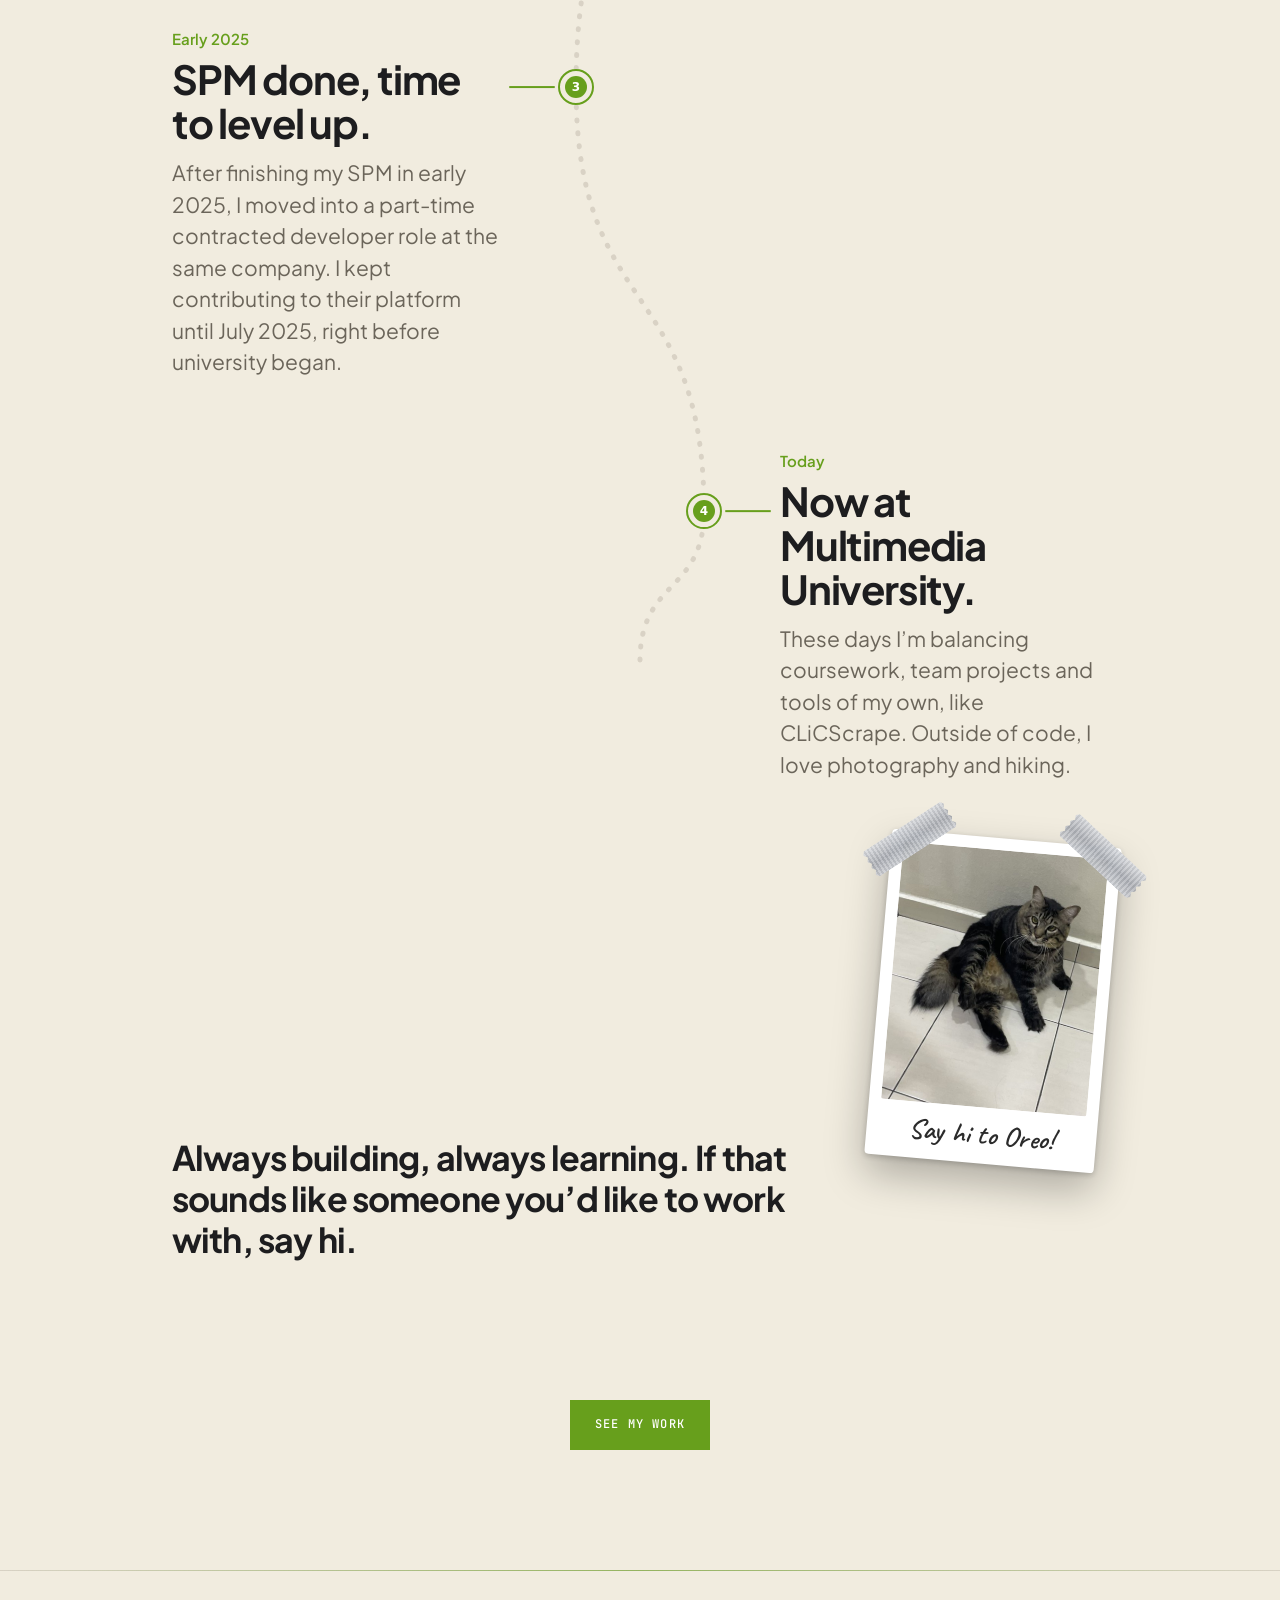
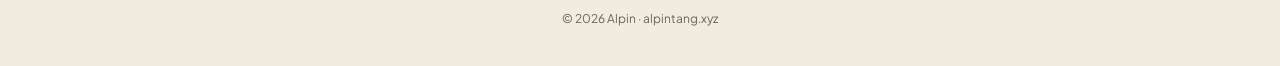
==== commit 6bd80d6e: "Desc change" ====
--- a/public/index.html
+++ b/public/index.html
@@ -161,8 +161,8 @@
 								<small>Portfolio website</small>
 							</div>
 							<h3>This website</h3>
-							<p>I designed and built this portfolio website with plain HTML, CSS and JavaScript, with smooth page transitions, scroll-based animations, a light and dark theme you can switch between, and a layout that adapts from phones to wide screens.</p>
-							<p>I handled everything myself, from the design and animations to the hosting. The code lives in a GitHub repository connected to Cloudflare, so every update I push goes live automatically.</p>
+							<p>Built with HTML, CSS, and JavaScript, this portfolio website features smooth animations, an interactive ASCII header, and an overall clean abstract UI. Its responsive design works on both phones and computers.</p>
+							<p>I designed and built the entire website myself, including its animations and layout. It is hosted on Cloudflare that is connected to GitHub. Check out the source code out below.</p>
 							<div class="media photo">
 								<img src="images/portfolio.png" alt="Screenshot of the About page of this website" loading="lazy" decoding="async">
 							</div>
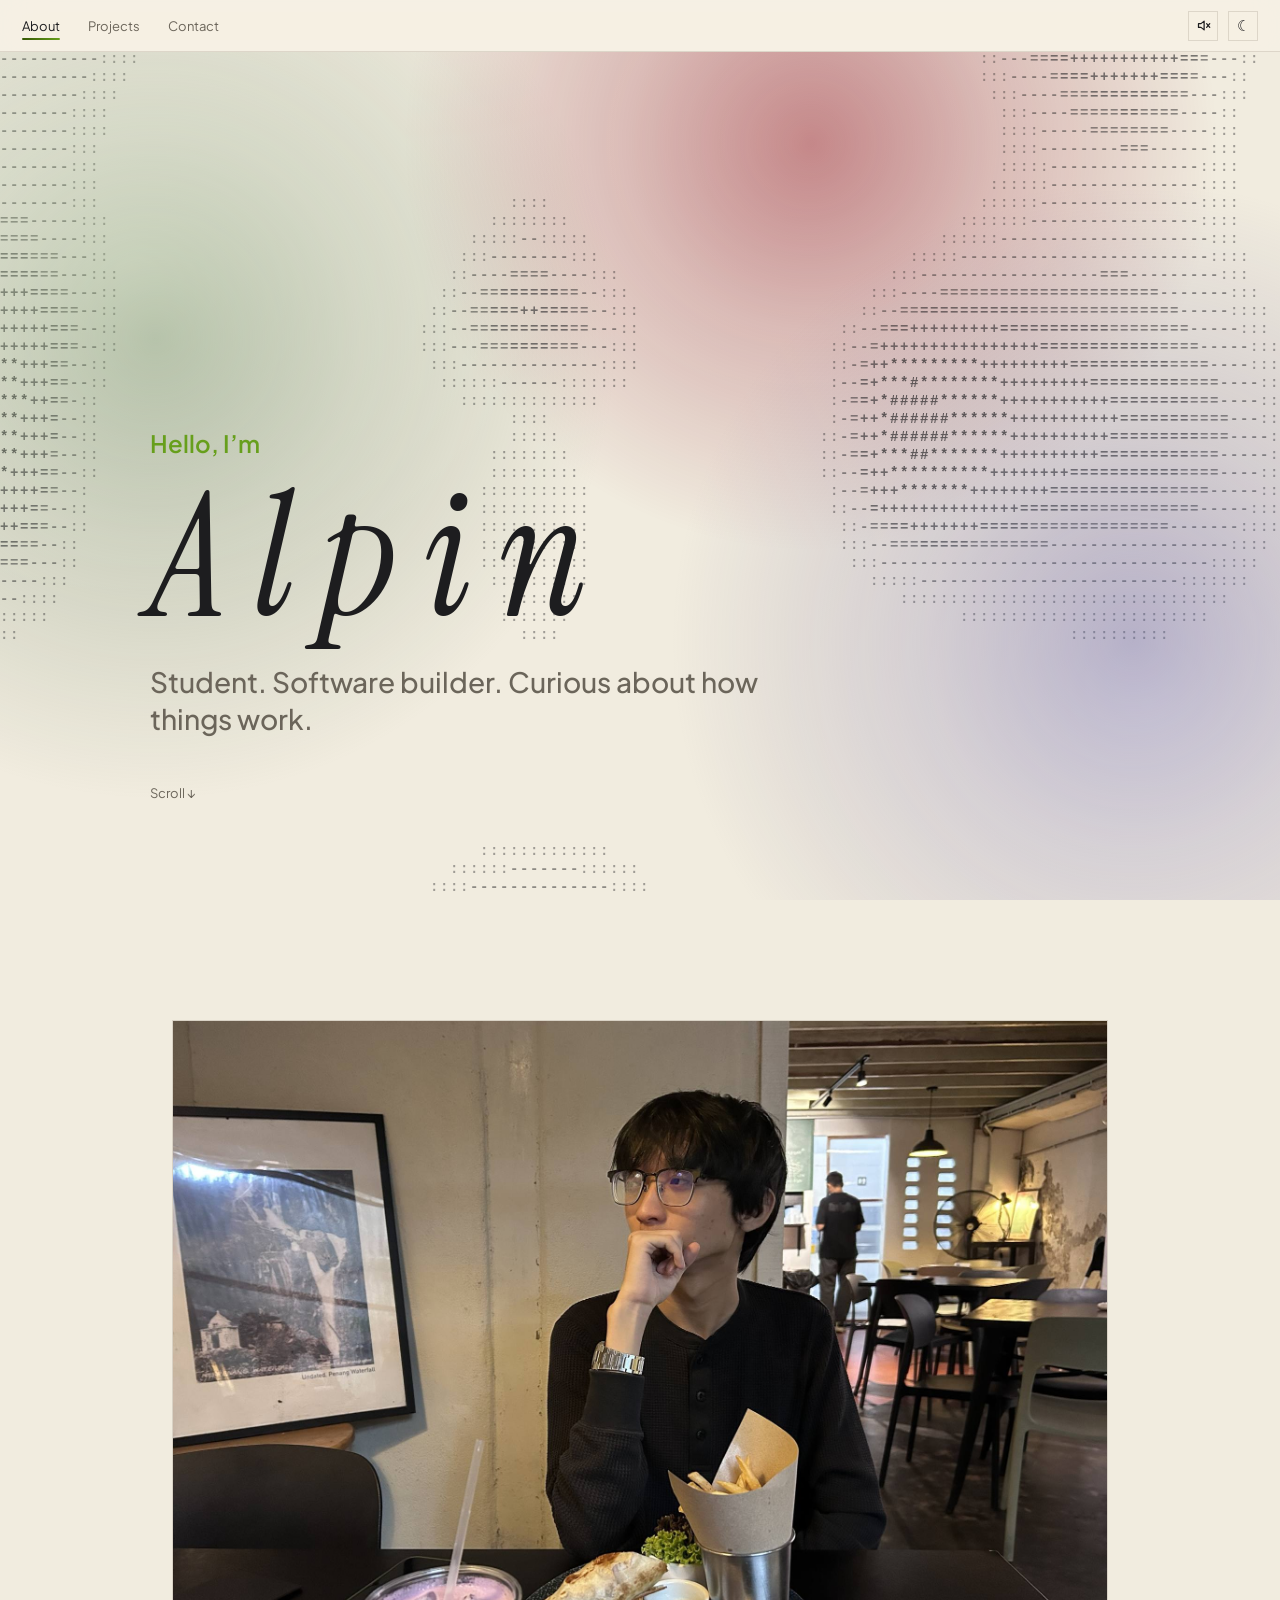
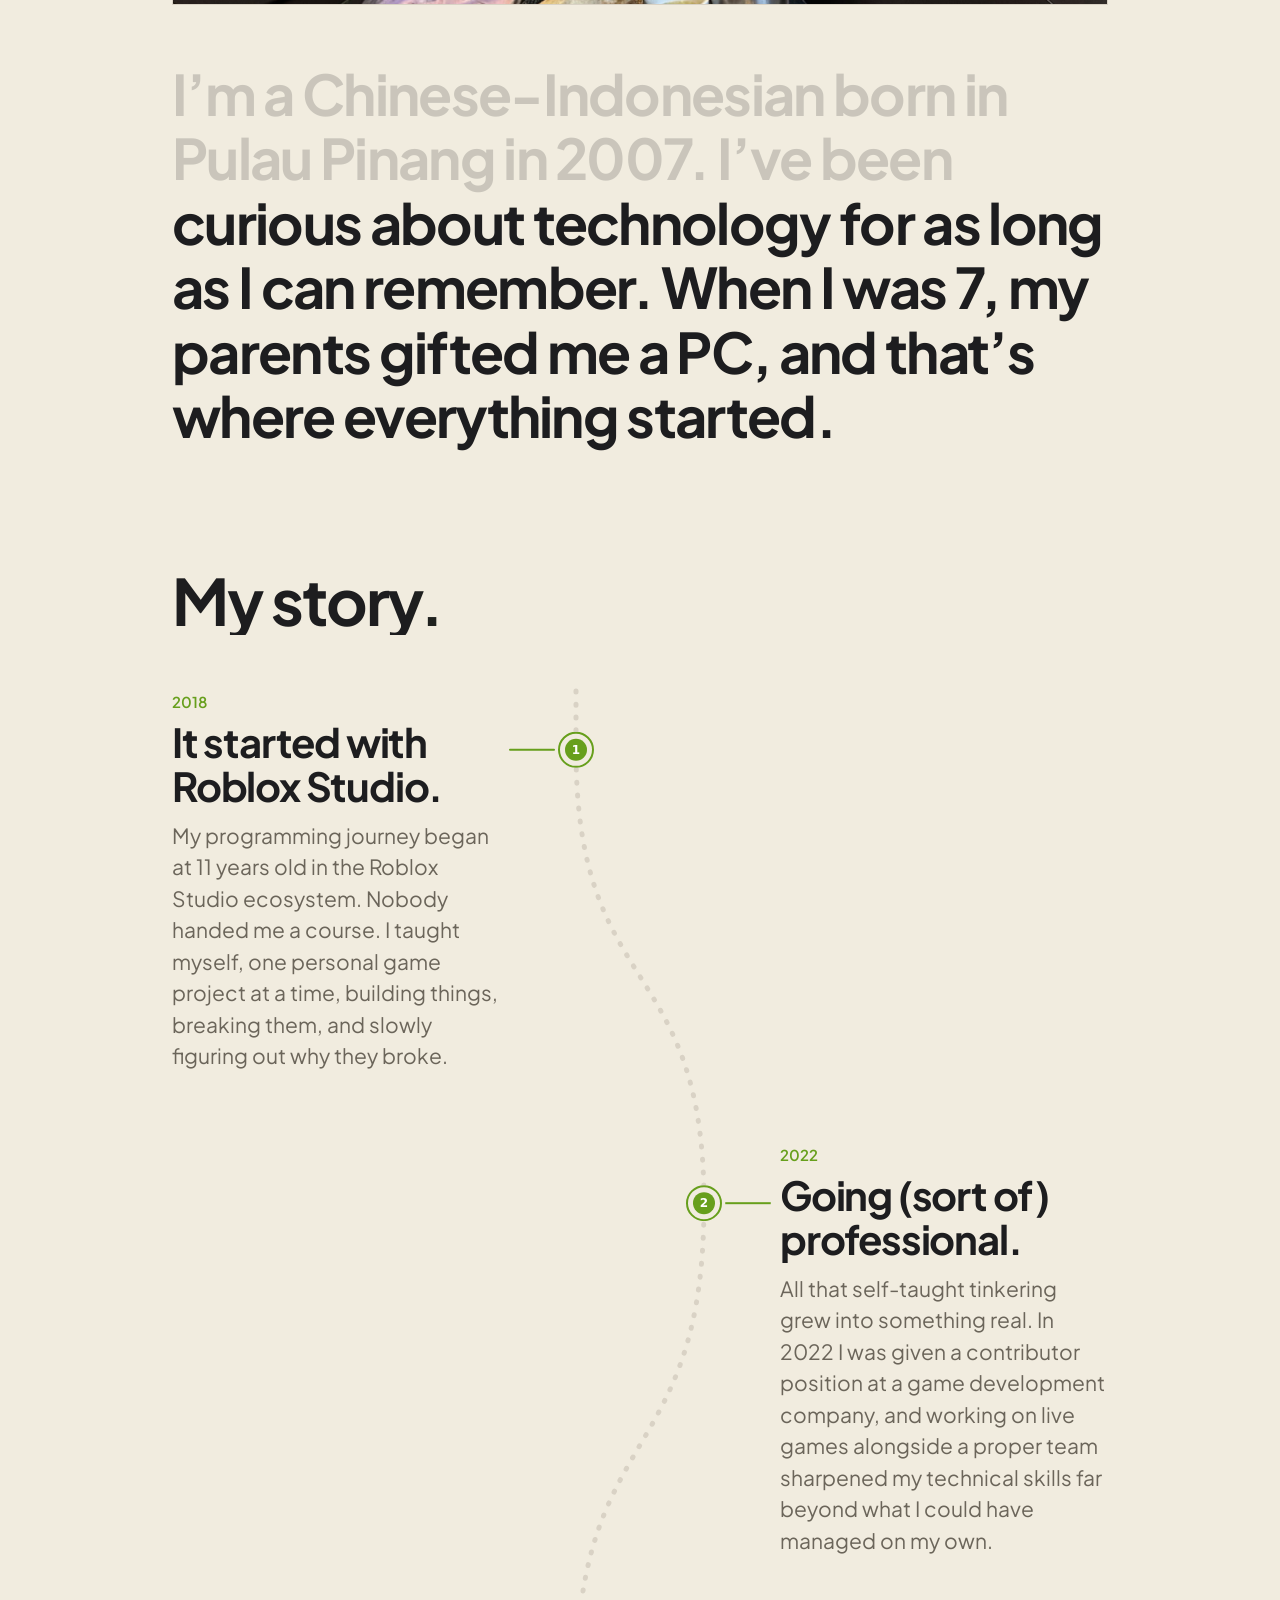
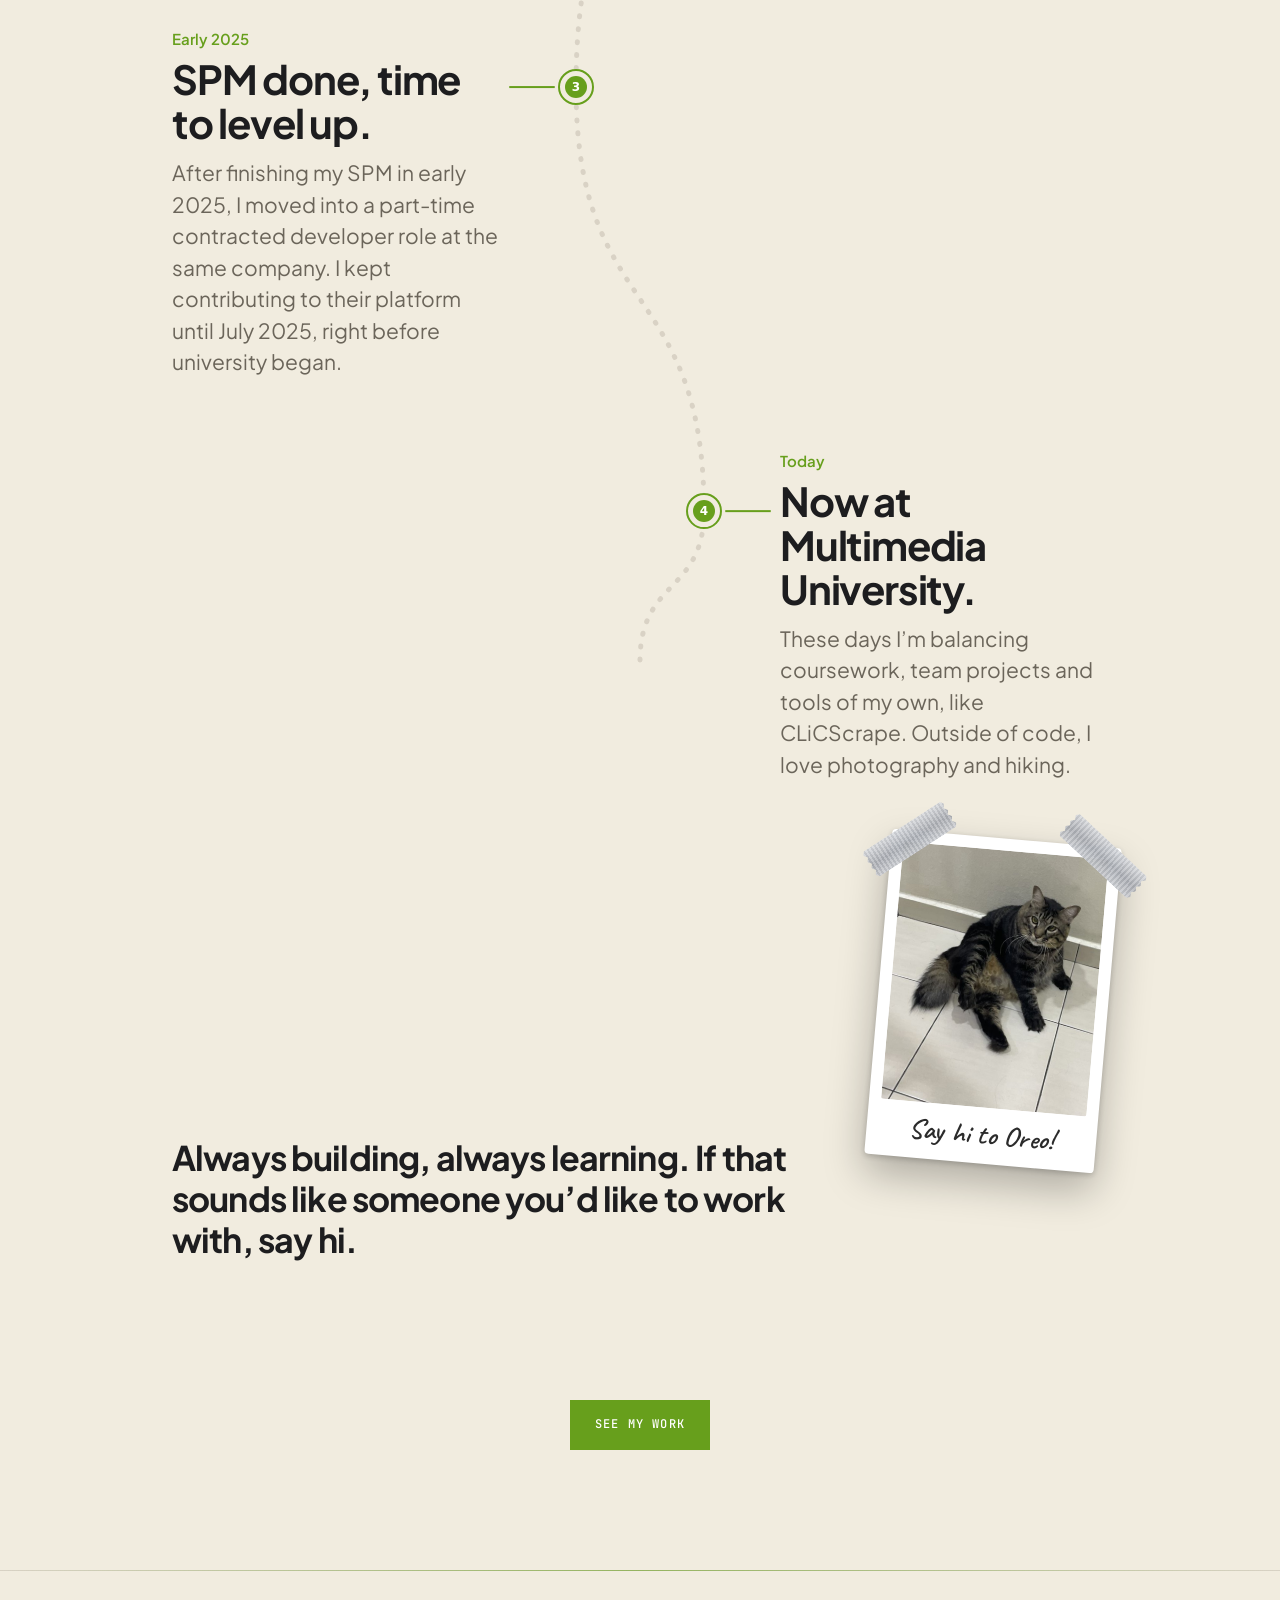
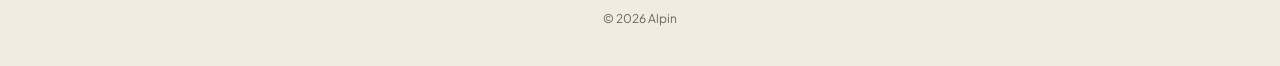
==== commit 5338b5b3: "Footer change" ====
--- a/public/index.html
+++ b/public/index.html
@@ -189,7 +189,7 @@
 				</div>
 			</div>
 		</main>
-		<footer>© 2026 Alpin · alpintang.xyz</footer>
+		<footer>© 2026 Alpin</footer>
 
 		<script src="js/main.js"></script>
 		<script src="js/sounds.js"></script>
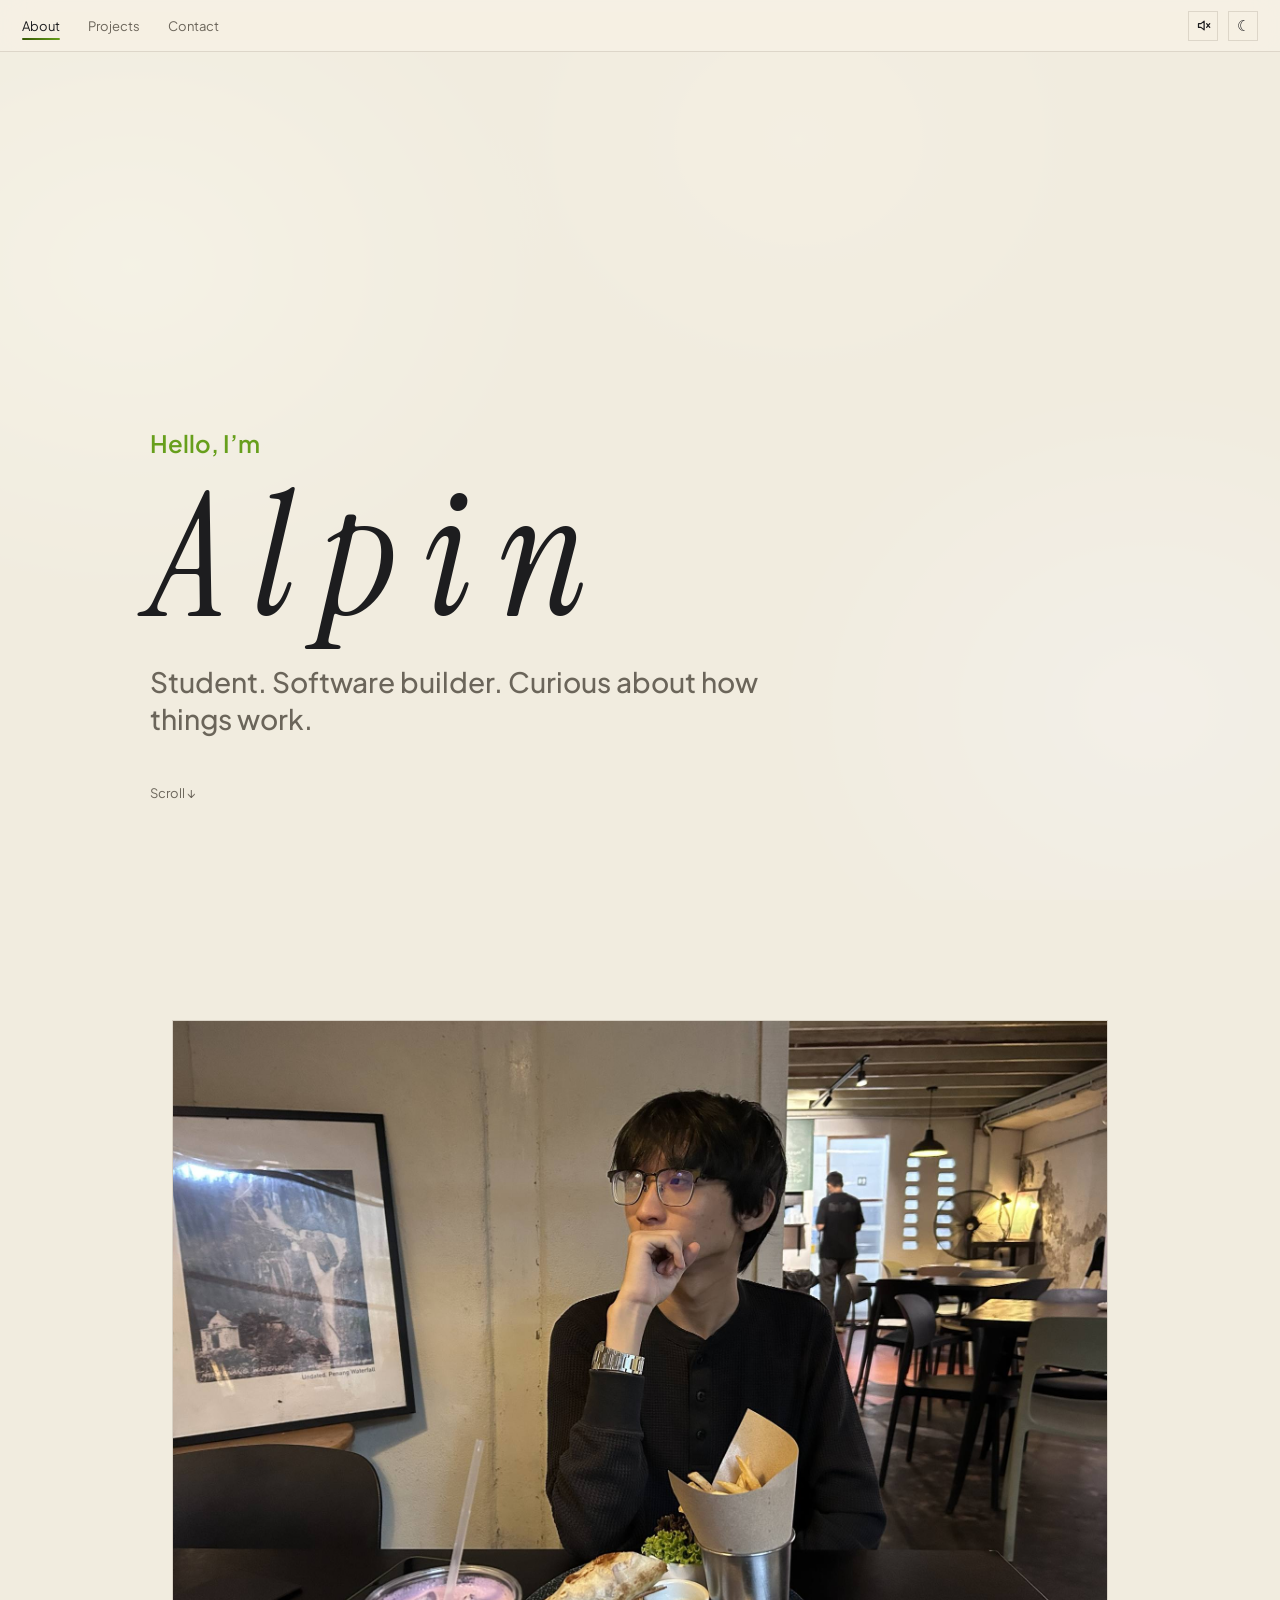
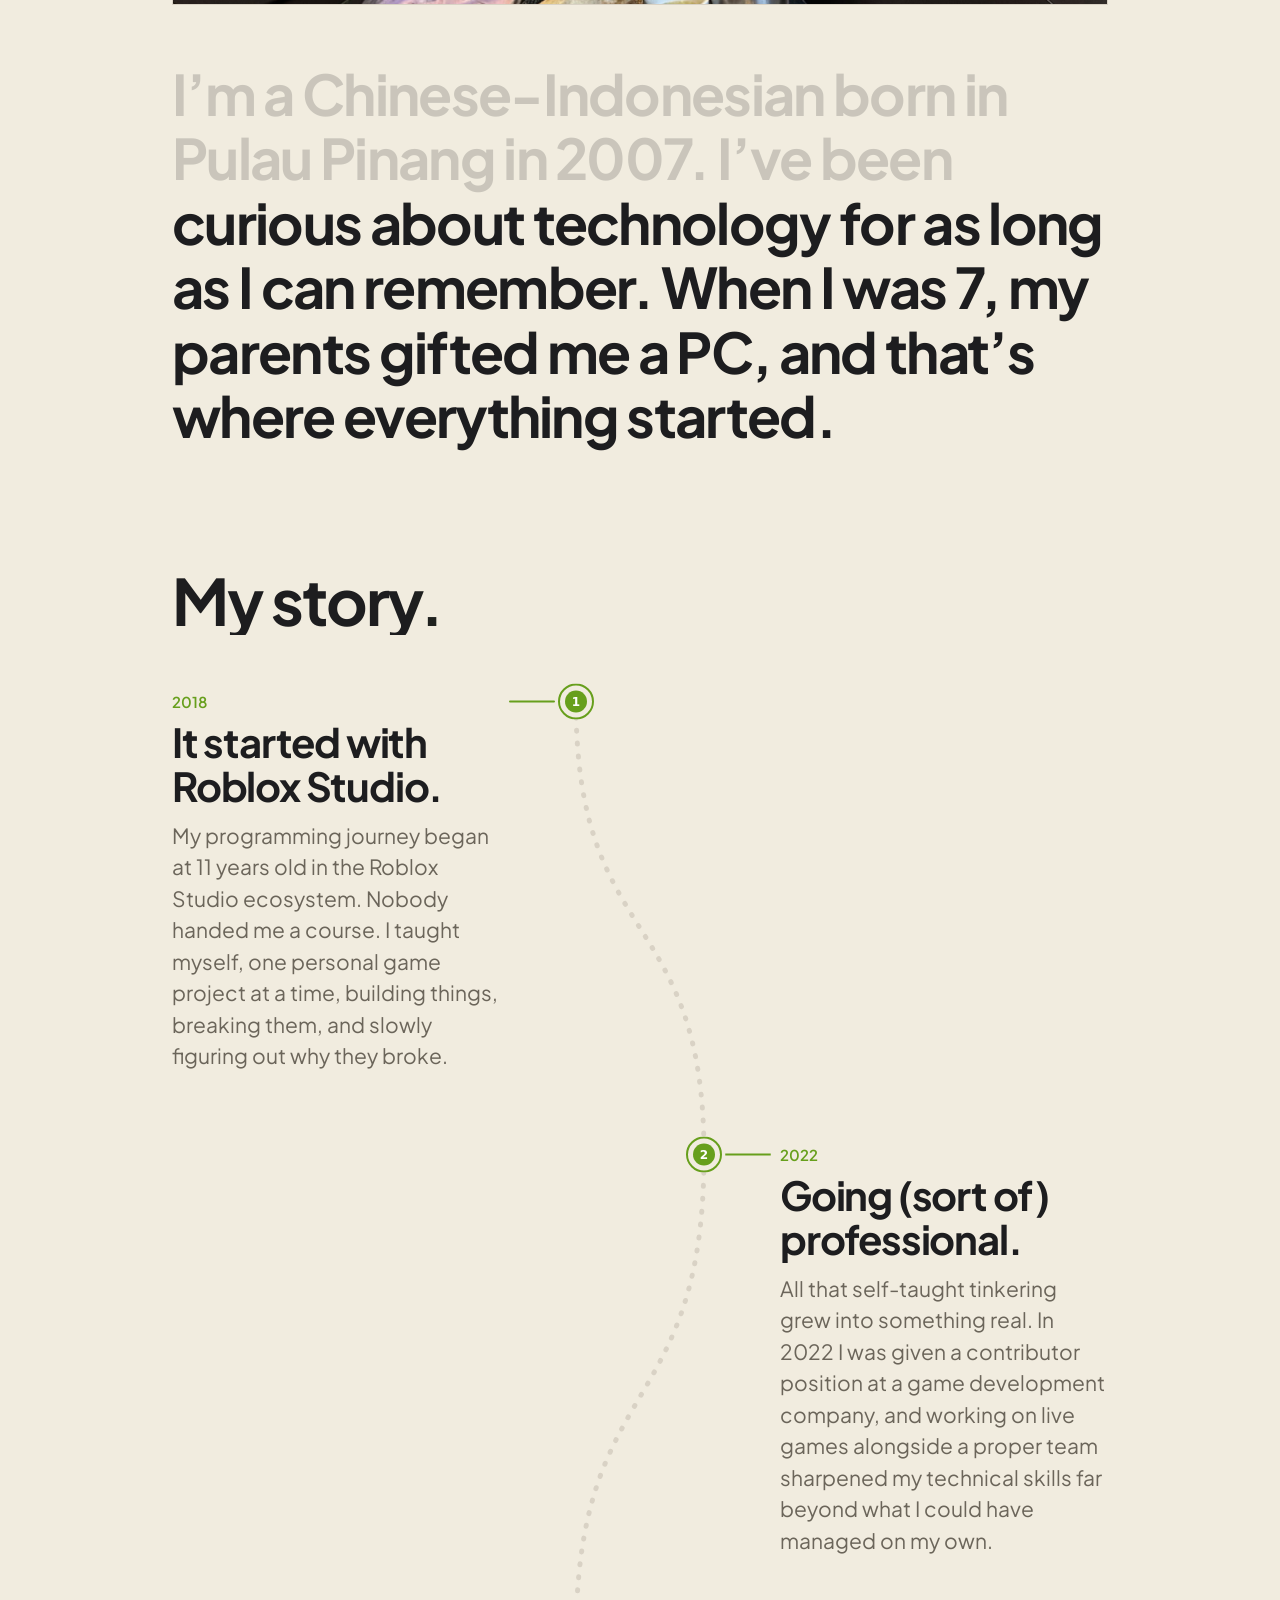
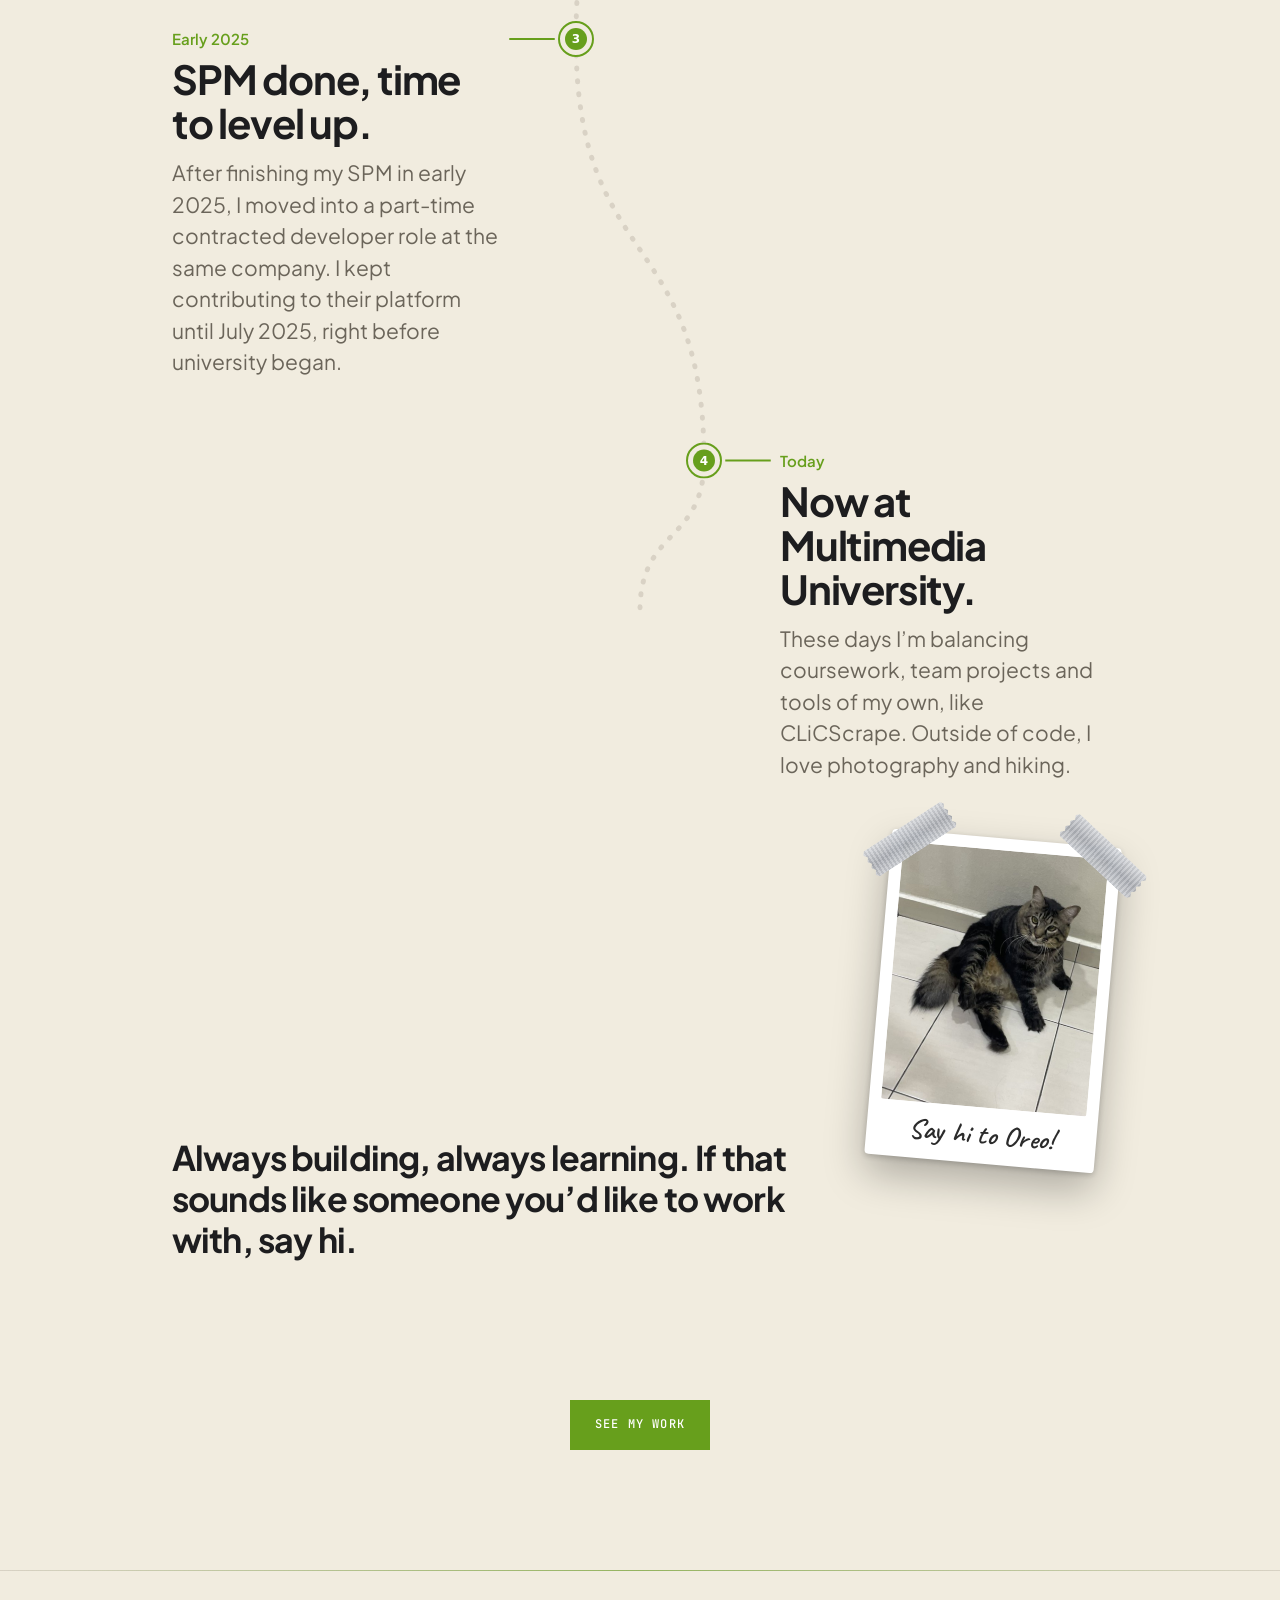
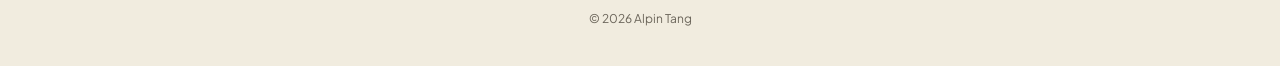
==== commit c72ec5c5: "Footer update" ====
--- a/public/index.html
+++ b/public/index.html
@@ -189,7 +189,7 @@
 				</div>
 			</div>
 		</main>
-		<footer>© 2026 Alpin</footer>
+		<footer>© 2026 Alpin Tang</footer>
 
 		<script src="js/main.js"></script>
 		<script src="js/sounds.js"></script>
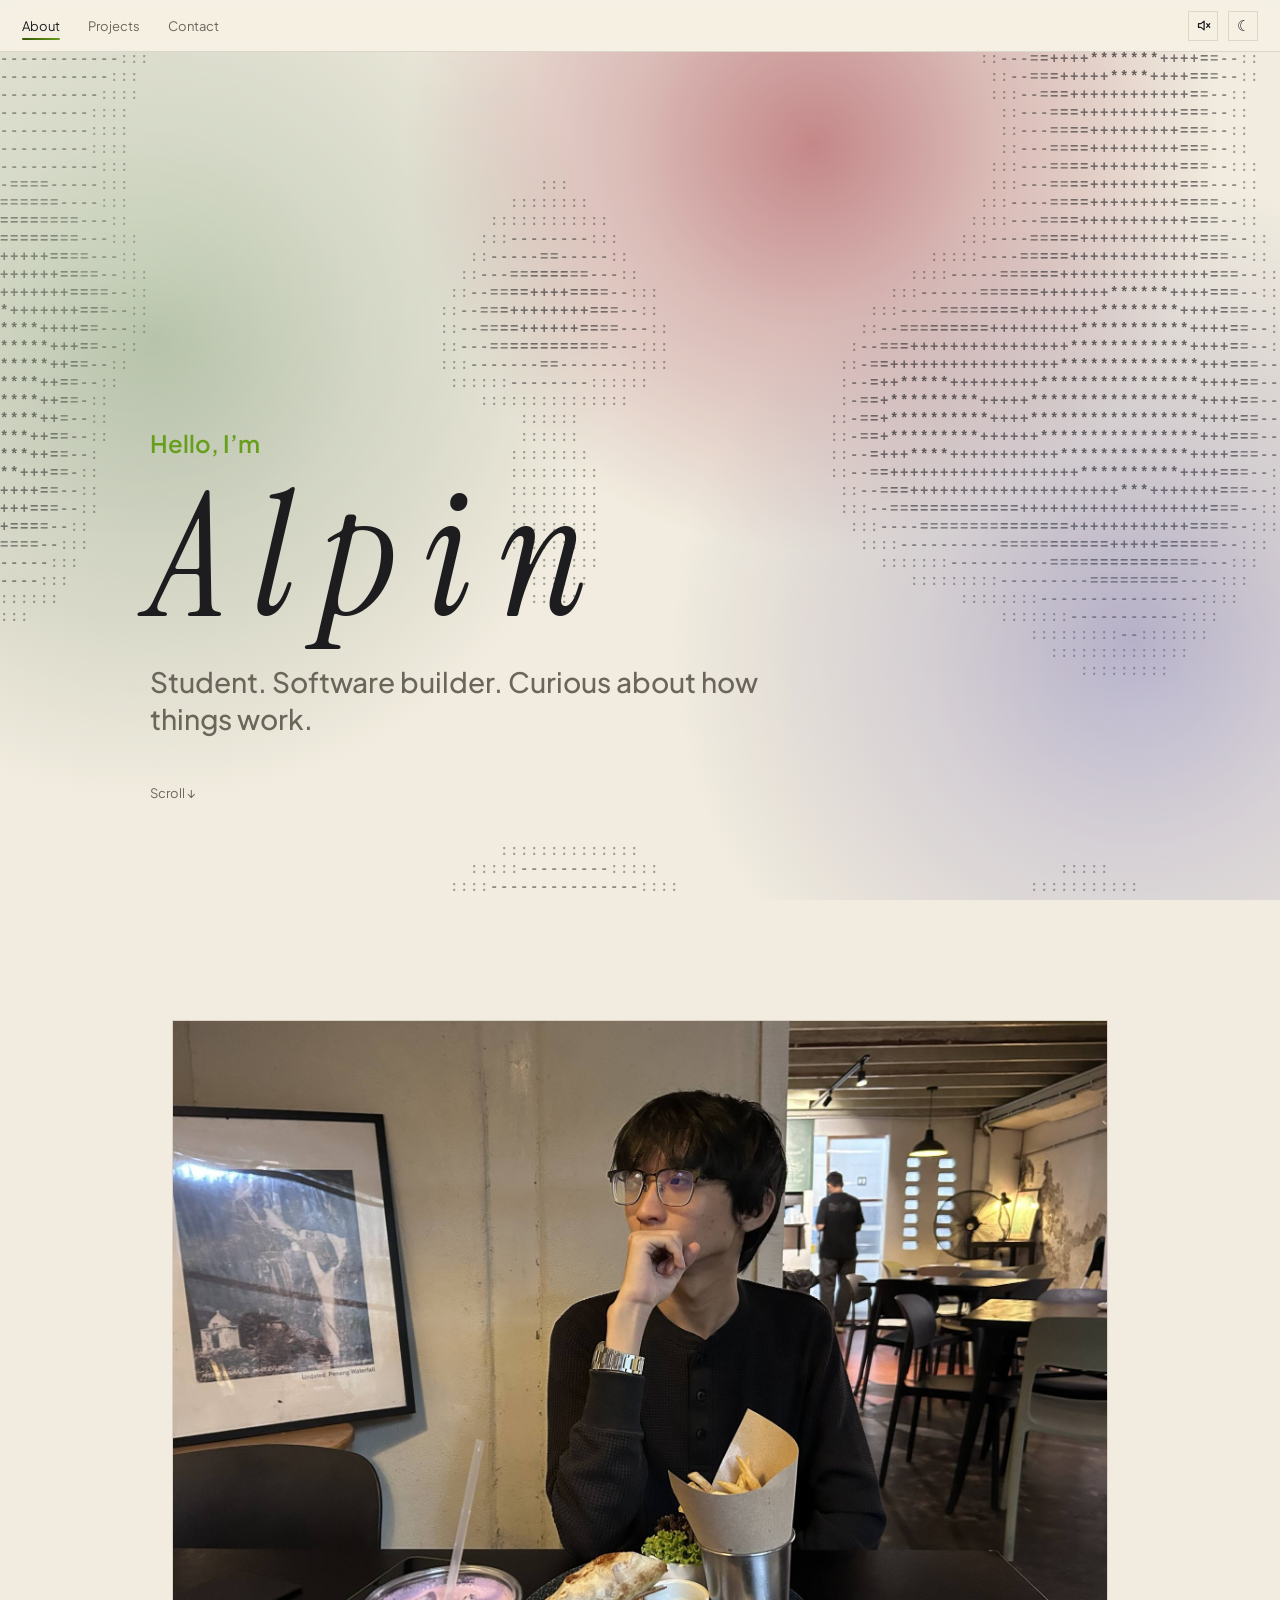
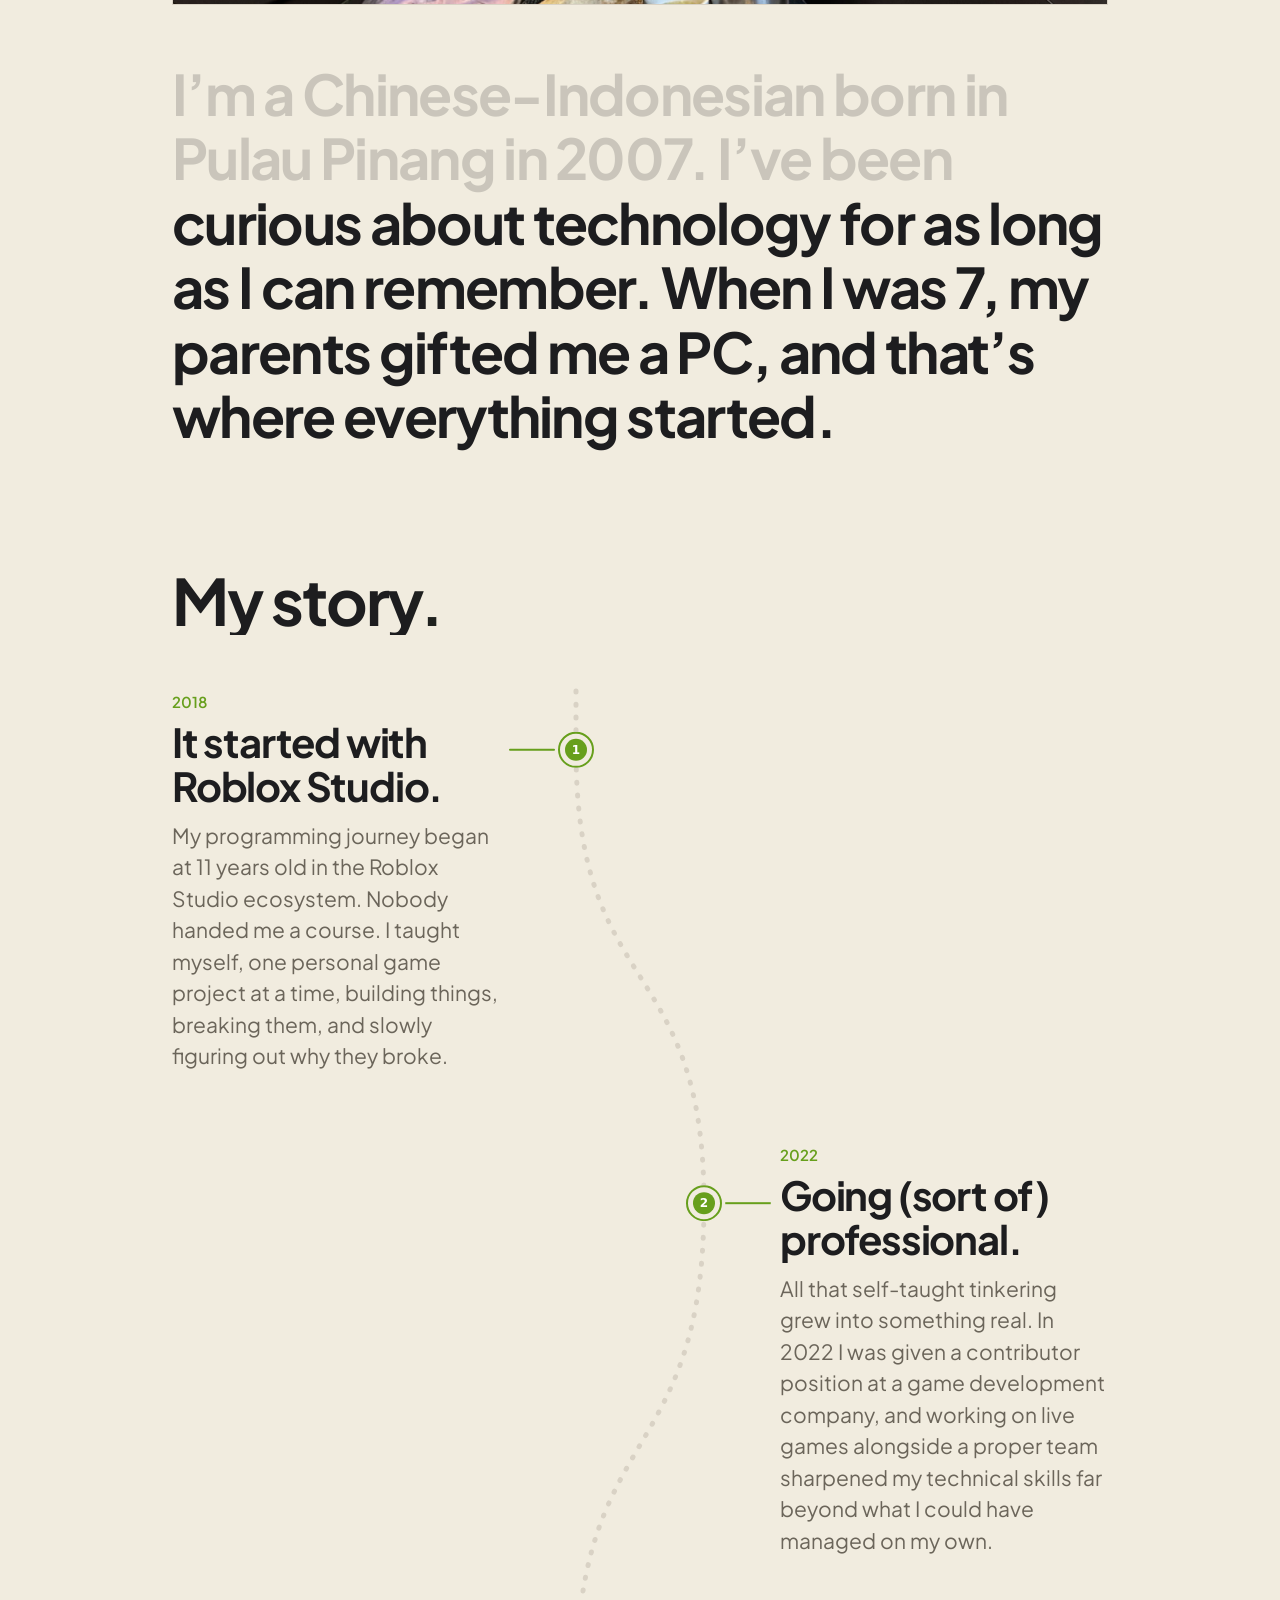
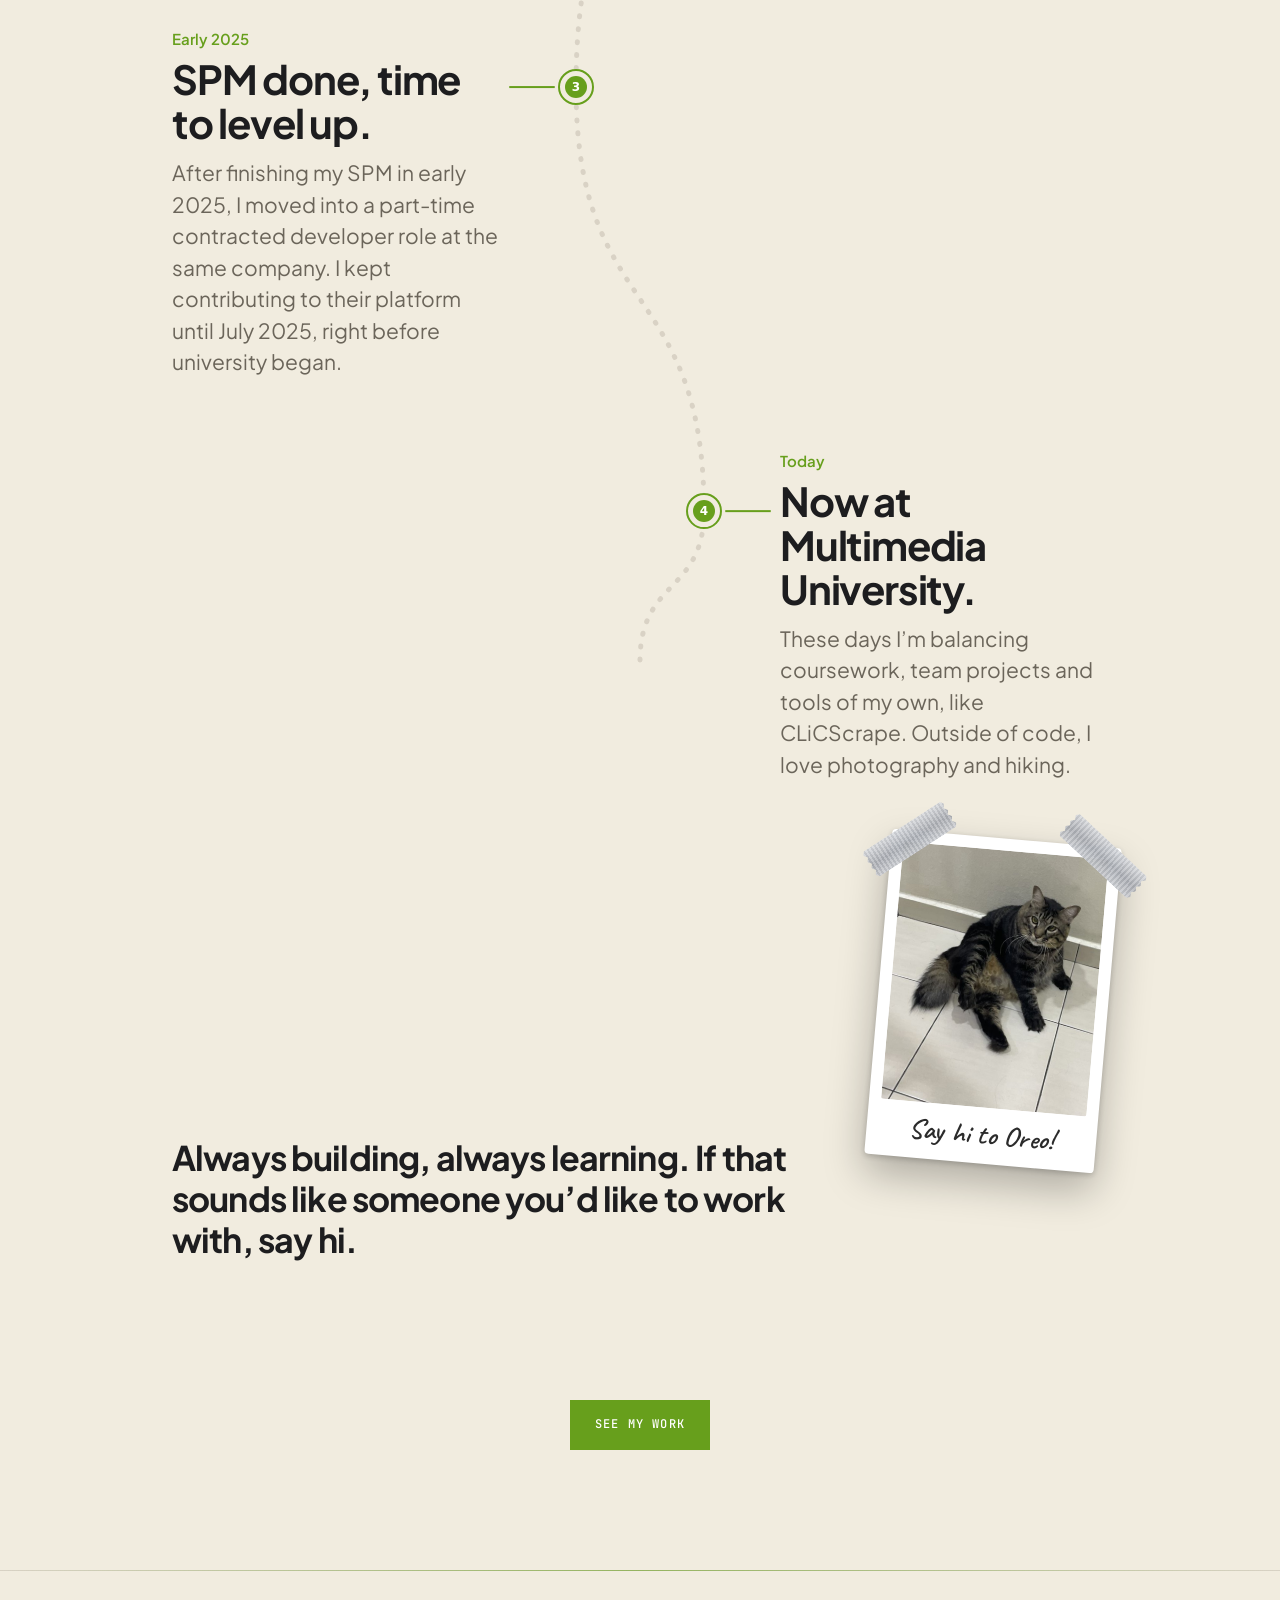
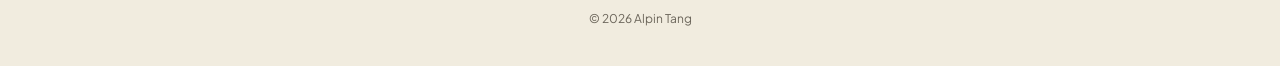
==== commit a290cd4b: "Remove auto capitalization" ====
--- a/public/index.html
+++ b/public/index.html
@@ -184,7 +184,7 @@
 					<p class="sub">Open to projects, internships and good conversations.</p>
 					<div class="links">
 						<a class="btn" href="mailto:mail@alpintang.xyz"><span style="opacity:.55;font-weight:500;margin-right:10px">Email</span>mail@alpintang.xyz</a>
-						<a class="btn" href="https://www.linkedin.com/in/alpintang/" target="_blank" rel="noopener"><span style="opacity:.55;font-weight:500;margin-right:10px">LinkedIn</span><span style ="text-transform: none;">linkedin.com/in/alpintang</span></a>
+						<a class="btn" href="https://www.linkedin.com/in/alpintang/" target="_blank" rel="noopener"><span style="opacity:.55;font-weight:500;margin-right:10px;text-transform: none;">LinkedIn</span><span style ="text-transform: none;">linkedin.com/in/alpintang</span></a>
 					</div>
 				</div>
 			</div>
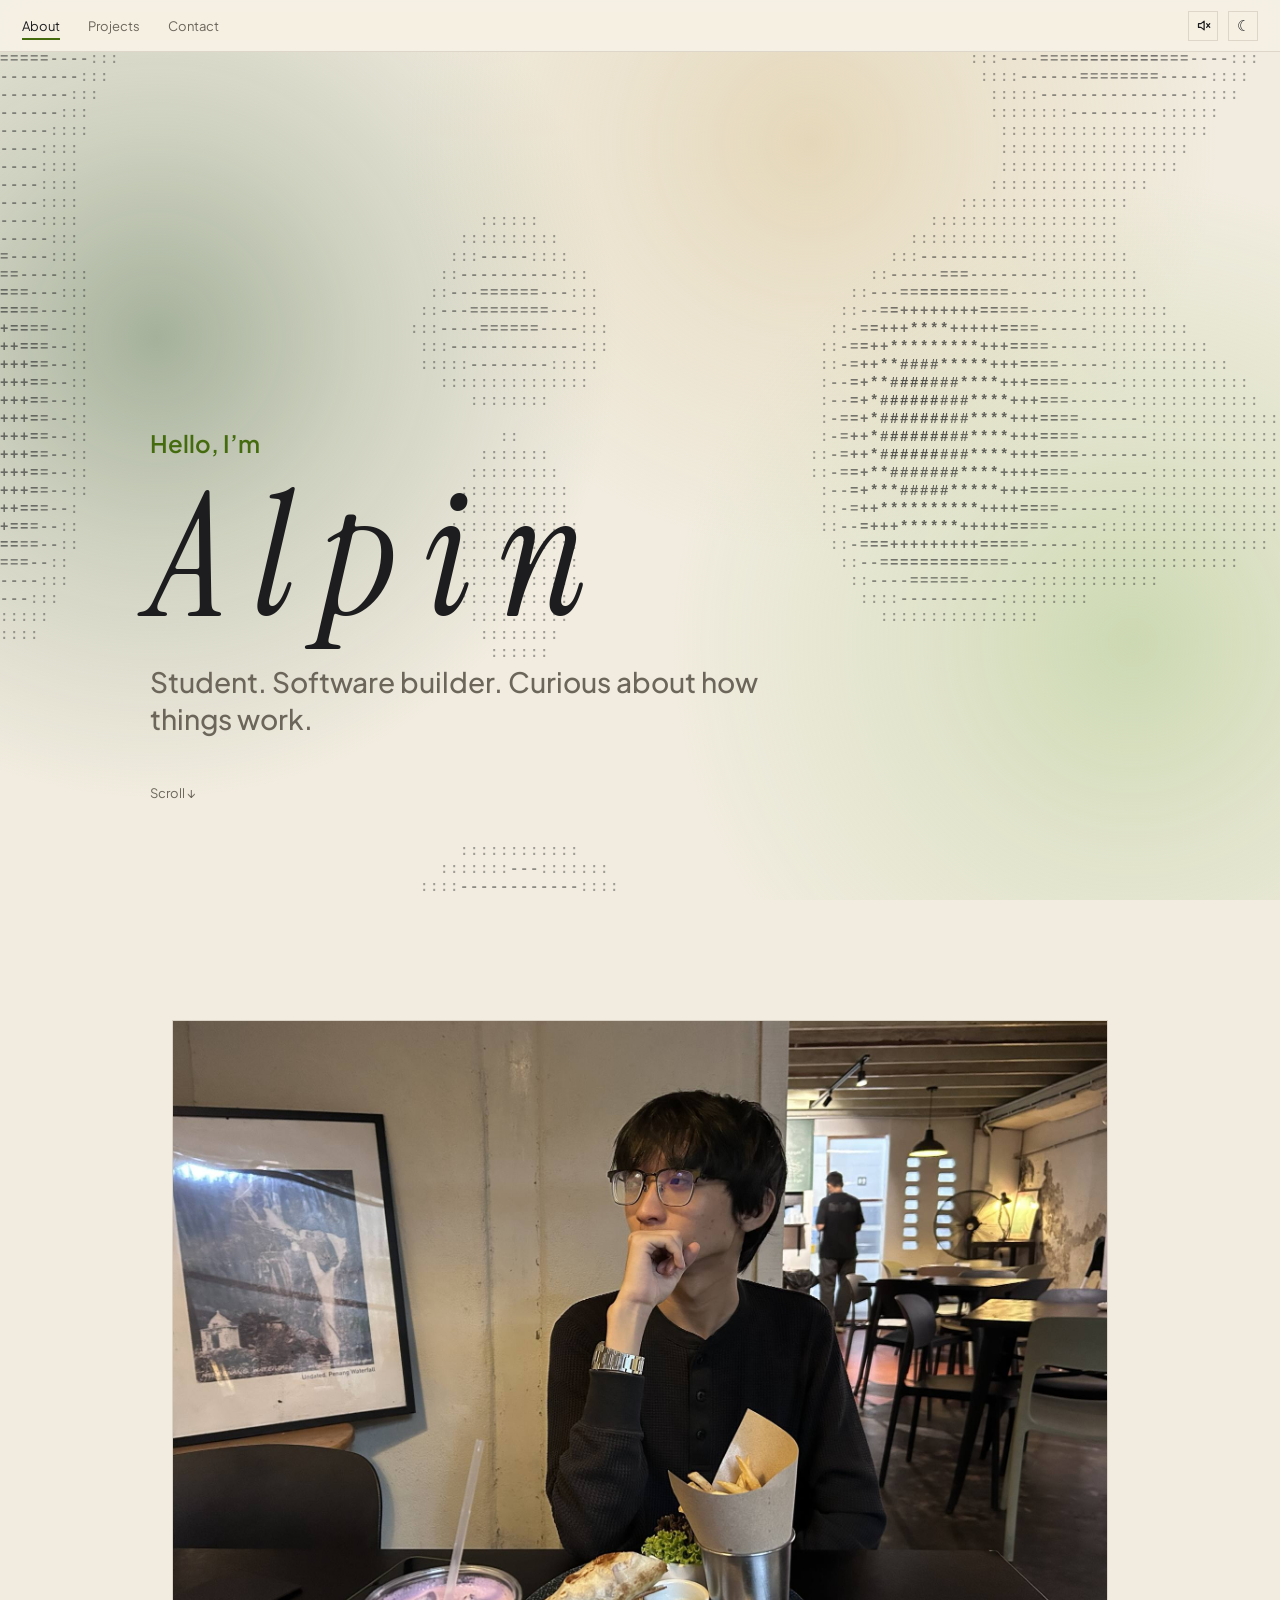
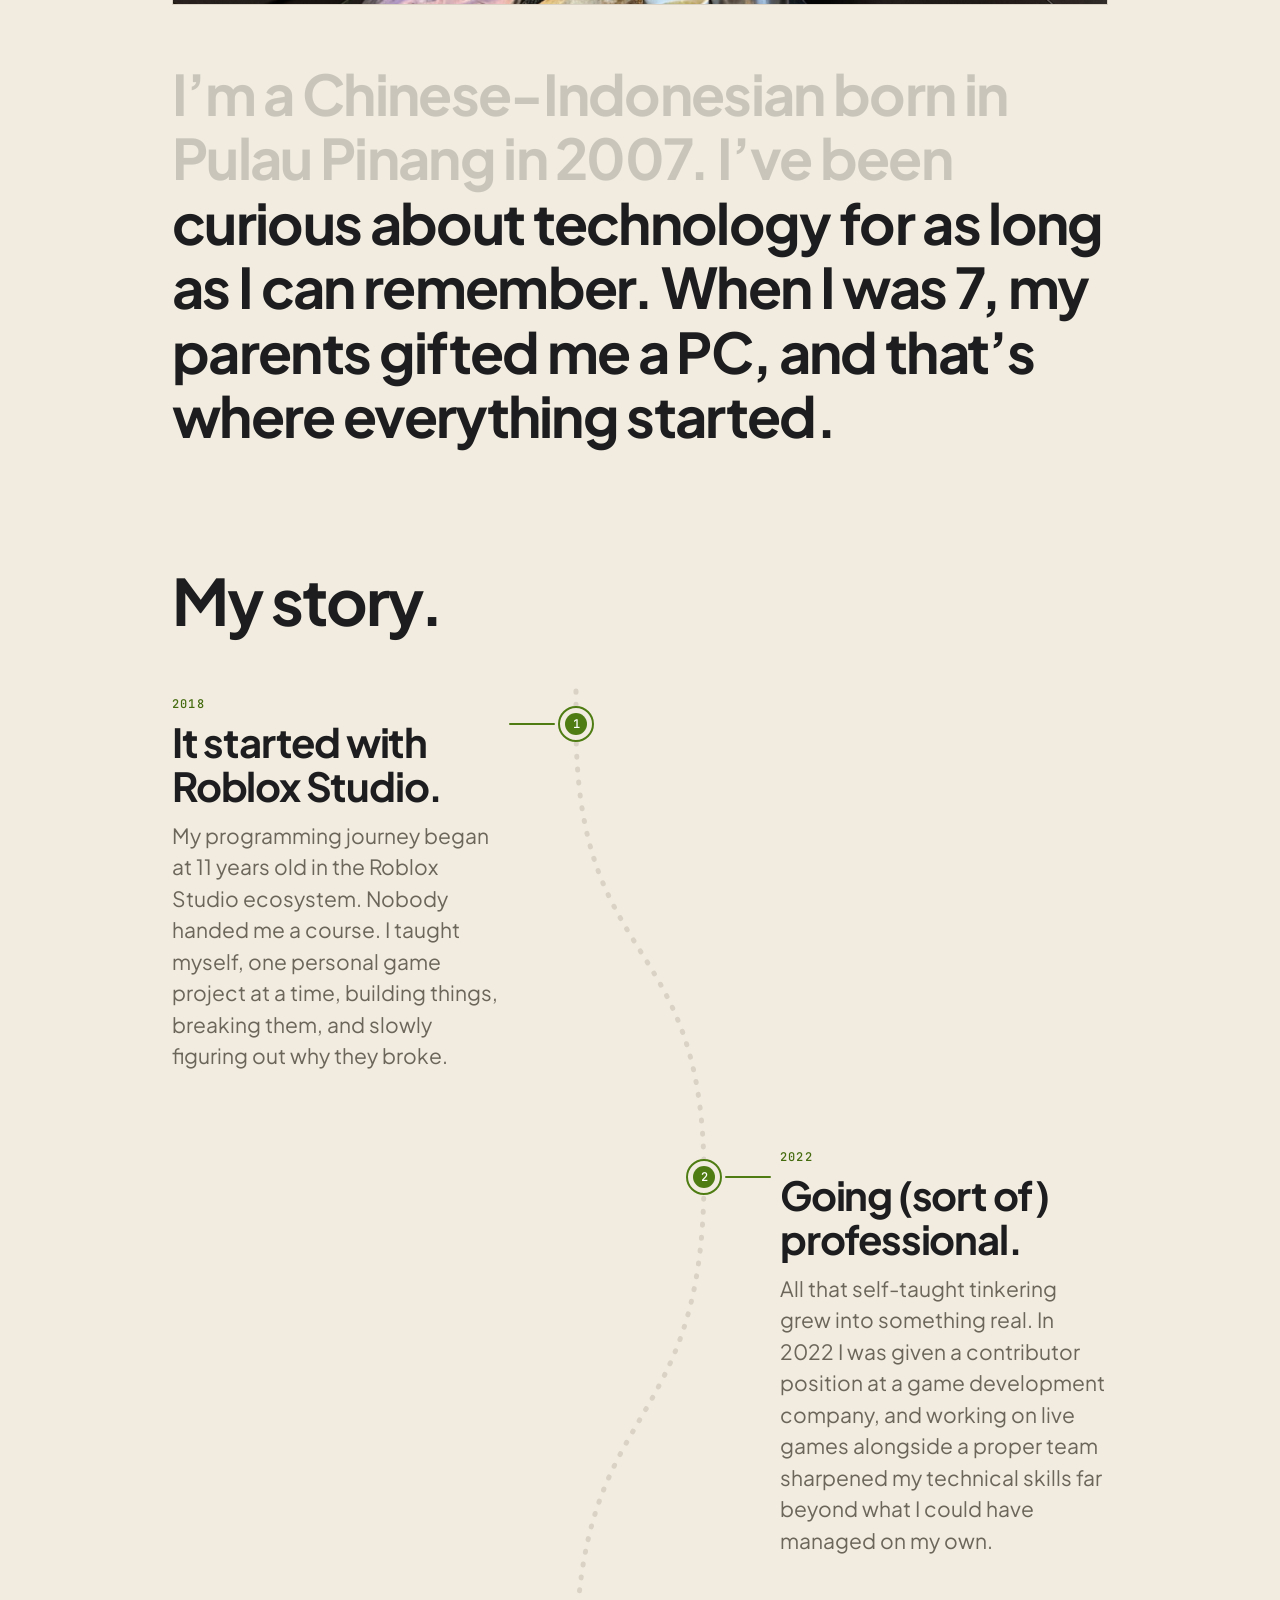
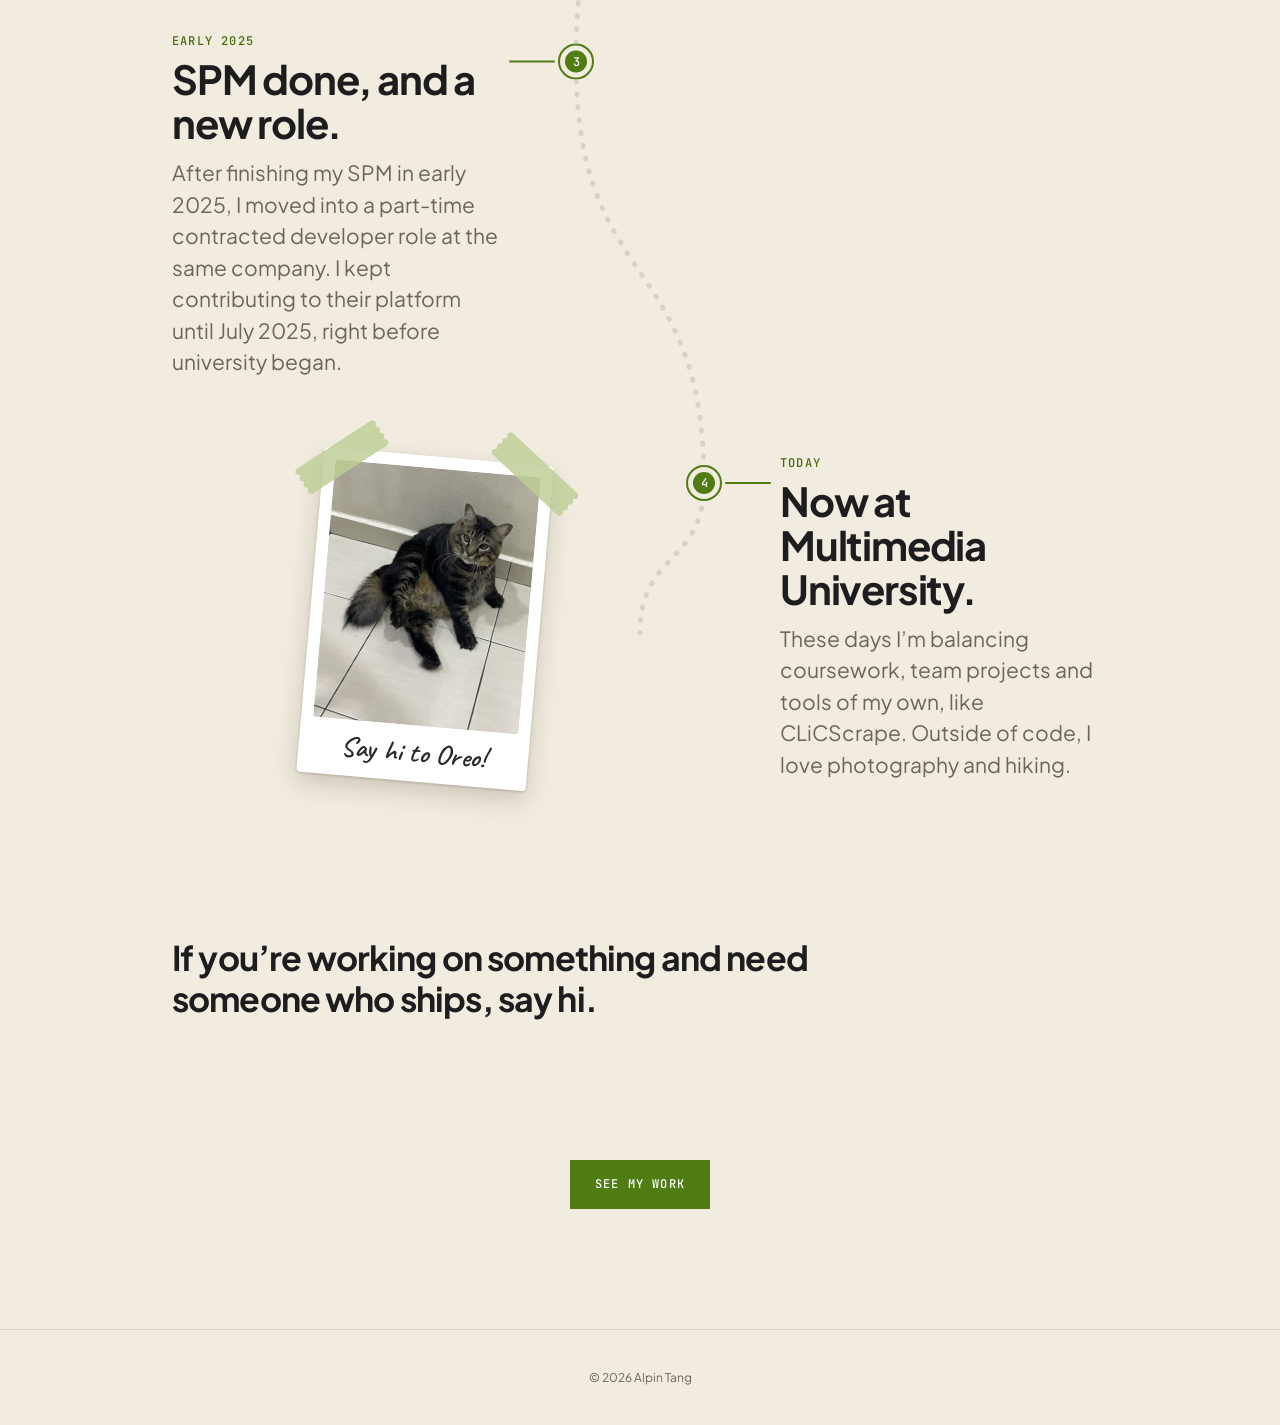
==== commit 9445f4da: "Frontend cleanups" ====
--- a/public/index.html
+++ b/public/index.html
@@ -8,7 +8,7 @@
 
 		<meta name="description" content="Student, software builder, and curious about how things work.">
 		<meta name="color-scheme" content="light dark">
-		<meta name="theme-color" content="#f6f1e7" media="(prefers-color-scheme: light)">
+		<meta name="theme-color" content="#f1ecdf" media="(prefers-color-scheme: light)">
 		<meta name="theme-color" content="#121214" media="(prefers-color-scheme: dark)">
 		<link rel="canonical" href="https://www.alpintang.xyz/">
 		<meta property="og:type" content="website">
@@ -28,7 +28,7 @@
 		<link rel="apple-touch-icon" href="apple-touch-icon.png">
 		<link rel="preconnect" href="https://fonts.googleapis.com">
 		<link rel="preconnect" href="https://fonts.gstatic.com" crossorigin>
-		<link href="https://fonts.googleapis.com/css2?family=Plus+Jakarta+Sans:wght@400;500;600;700;800&family=Caveat:wght@600&family=JetBrains+Mono:wght@400;500&family=Instrument+Serif:ital@0;1&display=swap" rel="stylesheet">
+		<link href="https://fonts.googleapis.com/css2?family=Plus+Jakarta+Sans:wght@500;600;700&family=Caveat:wght@600&family=JetBrains+Mono:wght@400;500&family=Instrument+Serif:ital@1&display=swap" rel="stylesheet">
 		<link rel="stylesheet" href="css/style.css">
 		<link rel="stylesheet" href="css/roadmap.css">
 	</head>
@@ -65,7 +65,7 @@
 						<p class="words" id="words">I’m a Chinese-Indonesian born in Pulau Pinang in 2007. I’ve been curious about technology for as long as I can remember. When I was 7, my parents gifted me a PC, and that’s where everything started.</p>
 					</div>
 				</section>
-				<section style="padding-top:0">
+				<section class="flush">
 					<div class="wrap" style="position:relative">
 						<h2 class="rv">My story.</h2>
 						<div class="story">
@@ -74,24 +74,21 @@
 								<h3>It started with Roblox Studio.</h3>
 								<p>My programming journey began at 11 years old in the Roblox Studio ecosystem. Nobody handed me a course. I taught myself, one personal game project at a time, building things, breaking them, and slowly figuring out why they broke.</p>
 							</div>
-							<div class="step rv" style="padding: left 100px">
+							<div class="step rv">
 								<small>2022</small>
 								<h3>Going (sort of) professional.</h3>
 								<p>All that self-taught tinkering grew into something real. In 2022 I was given a contributor position at a game development company, and working on live games alongside a proper team sharpened my technical skills far beyond what I could have managed on my own.</p>
 							</div>
 							<div class="step rv">
 								<small>Early 2025</small>
-								<h3>SPM done, time to level up.</h3>
+								<h3>SPM done, and a new role.</h3>
 								<p>After finishing my SPM in early 2025, I moved into a part-time contracted developer role at the same company. I kept contributing to their platform until July 2025, right before university began.</p>
 							</div>
 							<div class="step rv">
 								<small>Today</small>
 								<h3>Now at Multimedia University.</h3>
 								<p>These days I’m balancing coursework, team projects and tools of my own, like CLiCScrape. Outside of code, I love photography and hiking.</p>
-							</div>
-						</div>
-						<p class="rv closing">Always building, always learning. If that sounds like someone you’d like to work with, say hi.</p>
-						<div class="pol rv">
+						<div class="pol">
 							<div class="polaroid">
 								<span class="tape t1"></span>
 								<span class="tape t2"></span>
@@ -99,30 +96,35 @@
 								<p>Say hi to Oreo!</p>
 							</div>
 						</div>
+							</div>
+						</div>
+						<p class="rv closing">If you’re working on something and need someone who ships, say hi.</p>
 					</div>
 				</section>
-				<section class="edu" style="padding-top:20px">
+				<section class="edu tight">
 					<div class="wrap">
-						<a class="btn rv" href="#projects" style="margin-top:0">See my work</a>
+						<a class="btn first rv" href="#projects">See my work</a>
 					</div>
 				</section>
 			</div>
 
 			<div class="page" id="projects">
 				<div class="phead bg bg-laptop">
-					<h1 style="font-size:clamp(44px,9vw,96px)">Projects.</h1>
+					<h1>Projects.</h1>
 					<p>Things I’ve built and shipped.</p>
 				</div>
 				<div class="wrap">
 					<div class="proj-grid">
 						<article class="proj rv">
+							<div class="proj-text">
 							<div class="ph">
 								<img class="pl" src="images/mysverse-icon.jpg" alt="MYSverse logo" width="44" height="44" loading="lazy" decoding="async">
 								<small>Game development</small>
 							</div>
 							<h3>MYSverse</h3>
-							<p>I contributed to MYSverse for three years and worked there as a part-time contract game developer. I programmed interactive minigames and core gameplay features for titles including Lebuhraya and Bandaraya, then kept the games healthy after release by monitoring player feedback and community reports and prioritising the most critical bugs for fixes.</p>
+							<p>I contributed to MYSverse for three years and worked there as a part-time contract game developer. I programmed interactive minigames and core gameplay features for titles including <a href="https://www.roblox.com/games/4892731894/Lebuhraya-Malaysian-Driving-RP" target="_blank" rel="noopener">Lebuhraya</a> and <a href="https://www.roblox.com/games/481538620/Bandaraya" target="_blank" rel="noopener">Bandaraya</a>, then kept the games healthy after release by monitoring player feedback and community reports and prioritising the most critical bugs for fixes.</p>
 							<p>Through iterative updates, I improved overall playability and player retention.</p>
+							</div>
 							<div class="media photo">
 								<img src="images/mysverse-photo.jpg" alt="MYSverse contributor badge, lanyard and dev shirt" loading="lazy" decoding="async">
 							</div>
@@ -136,6 +138,7 @@
 						</article>
 
 						<article class="proj rv">
+							<div class="proj-text">
 							<div class="ph">
 								<img class="pl" src="images/clicscrape-icon.png" alt="CLiCScrape logo" width="44" height="44" loading="lazy" decoding="async">
 								<small>Chrome extension</small>
@@ -143,6 +146,7 @@
 							<h3>CLiCScrape</h3>
 							<p>A Chrome extension that walks you through MMU’s enrollment pages step by step, retrieves the class options for the courses you pick from pages you open yourself, and generates timetables that fit around every one of them.</p>
 							<p>Filter by free days, earliest start, latest end, or open classes only, then compare each plan as a weekly grid. Everything runs in your browser, with no server and no accounts.</p>
+							</div>
 							<div class="media">
 								<video src="videos/clicscrape-demo.mp4" poster="images/clicscrape-poster.jpg" aria-label="CLiCScrape demo video" muted loop playsinline controls preload="metadata" data-auto></video>
 							</div>
@@ -156,13 +160,15 @@
 						</article>
 
 						<article class="proj rv">
+							<div class="proj-text">
 							<div class="ph">
 								<img class="pl" src="images/icon-2048.png" alt="Alpin" width="44" height="44" loading="lazy" decoding="async">
 								<small>Portfolio website</small>
 							</div>
 							<h3>This website</h3>
-							<p>Built with HTML, CSS, and JavaScript, this portfolio website features smooth animations, an interactive ASCII header, and an overall clean abstract UI. Its responsive design works on both phones and computers.</p>
-							<p>I designed and built the entire website myself, including its animations and layout. It is hosted on Cloudflare that is connected to GitHub. Check out the source code out below.</p>
+							<p>Plain HTML, CSS and JavaScript, with scroll animations, an interactive ASCII header and a layout that holds up on both phones and desktops.</p>
+							<p>I designed and built all of it myself. It’s hosted on Cloudflare, deployed from GitHub, and the source is linked below.</p>
+							</div>
 							<div class="media photo">
 								<img src="images/portfolio.png" alt="Screenshot of the About page of this website" loading="lazy" decoding="async">
 							</div>
@@ -180,11 +186,11 @@
 
 			<div class="page" id="contact">
 				<div class="contact bg bg-hill">
-					<h1 style="font-size:clamp(48px,10vw,104px)">Let’s talk.</h1>
+					<h1>Let’s talk.</h1>
 					<p class="sub">Open to projects, internships and good conversations.</p>
 					<div class="links">
-						<a class="btn" href="mailto:mail@alpintang.xyz"><span style="opacity:.55;font-weight:500;margin-right:10px">Email</span>mail@alpintang.xyz</a>
-						<a class="btn" href="https://www.linkedin.com/in/alpintang/" target="_blank" rel="noopener"><span style="opacity:.55;font-weight:500;margin-right:10px;text-transform: none;">LinkedIn</span><span style ="text-transform: none;">linkedin.com/in/alpintang</span></a>
+						<a class="btn" href="mailto:mail@alpintang.xyz"><span class="k">Email</span>mail@alpintang.xyz</a>
+						<a class="btn plain" href="https://www.linkedin.com/in/alpintang/" target="_blank" rel="noopener"><span class="k">LinkedIn</span>linkedin.com/in/alpintang</a>
 					</div>
 				</div>
 			</div>
--- a/public/css/style.css
+++ b/public/css/style.css
@@ -10,9 +10,9 @@
   --blur:rgba(246,241,231,.78);
   --accent:#679f1c;
   --accent-2:#355704;
+  --accent-ink:#456b0f;   /* accent for text/outlines on cream, 5.3:1 */
+  --accent-btn:#4f7d14;  /* fill behind white text, 4.9:1 */
   --on-accent:#fff;
-  --g1:#1d1d1f;
-  --g2:#86868b;
   --icon-btn:30px;
   color-scheme:light;
   box-sizing:border-box;
@@ -30,9 +30,9 @@
     --blur:rgba(18,18,20,.72);
     --accent:#a8c686;
     --accent-2:#7fa85a;
+    --accent-ink:#a8c686;
+    --accent-btn:#a8c686;
     --on-accent:#1b2a0d;
-    --g1:#f5f5f7;
-    --g2:#6e6e73;
     color-scheme:dark;
   }
 }
@@ -46,9 +46,9 @@
   --blur:rgba(18,18,20,.72);
   --accent:#a8c686;
   --accent-2:#7fa85a;
+  --accent-ink:#a8c686;
+  --accent-btn:#a8c686;
   --on-accent:#1b2a0d;
-  --g1:#f5f5f7;
-  --g2:#6e6e73;
   color-scheme:dark;
 }
 
@@ -82,12 +82,12 @@
 }
 
 ::selection {
-  background:var(--accent);
+  background:var(--accent-btn);
   color:var(--on-accent);
 }
 
 :focus-visible {
-  outline:2px solid var(--accent);
+  outline:2px solid var(--accent-ink);
   outline-offset:3px;
 }
 
@@ -146,7 +146,7 @@
   bottom:-1px;
   height:2px;
   width:calc(var(--progress,0) * 100%);
-  background:linear-gradient(90deg,var(--accent-2),var(--accent));
+  background:var(--accent-ink);
   pointer-events:none;
 }
 
@@ -158,7 +158,7 @@
 
 nav a {
   position:relative;
-  padding:4px 0;
+  padding:14px 0;         /* 44px-ish hit area inside the 52px bar */
   font-size:13px;
   color:var(--mute);
   text-decoration:none;
@@ -175,10 +175,9 @@
   position:absolute;
   left:0;
   right:0;
-  bottom:-2px;
+  bottom:8px;
   height:2px;
-  border-radius:2px;
-  background:linear-gradient(90deg,var(--accent-2),var(--accent));
+  background:var(--accent-ink);
   transform:scaleX(0);
   transform-origin:left;
   transition:transform .35s cubic-bezier(.2,.7,.2,1);
@@ -215,7 +214,7 @@
   display:grid;
   place-items:center;
   padding:0;
-  transition:background-color .2s,transform .4s cubic-bezier(.2,.7,.2,1);
+  transition:background-color .2s;
 }
 
 #theme {
@@ -246,13 +245,6 @@
   background:var(--line);
 }
 
-@media (hover:hover) {
-  #theme:hover,
-  #sound:hover {
-    transform:rotate(25deg);
-  }
-}
-
 /* bigger touch targets on phones */
 @media (pointer:coarse) {
   :root { --icon-btn:40px; }
@@ -277,7 +269,7 @@
 
 .page.active {
   display:block;
-  animation:pg .8s cubic-bezier(.2,.7,.2,1);
+  animation:pg .5s cubic-bezier(.2,.7,.2,1);
 }
 
 .page.leaving {
@@ -288,7 +280,7 @@
 }
 
 @keyframes pg {
-  from { opacity:0; transform:translateY(24px); }
+  from { opacity:0; transform:translateY(12px); }
   to   { opacity:1; transform:none; }
 }
 
@@ -316,7 +308,7 @@
 .eyebrow {
   font-size:clamp(17px,2.2vw,24px);
   font-weight:600;
-  color:var(--accent);
+  color:var(--accent-ink);
   margin-bottom:14px;
 }
 
@@ -325,10 +317,6 @@
   line-height:1.02;
   font-weight:700;
   letter-spacing:-.045em;
-  background:linear-gradient(180deg,var(--g1) 30%,var(--g2));
-  -webkit-background-clip:text;
-  background-clip:text;
-  color:transparent;
 }
 
 h2 {
@@ -336,10 +324,6 @@
   font-weight:700;
   letter-spacing:-.035em;
   line-height:1.05;
-  background:linear-gradient(90deg,var(--fg) 25%,var(--accent));
-  -webkit-background-clip:text;
-  background-clip:text;
-  color:transparent;
 }
 
 .sub {
@@ -465,30 +449,7 @@
   background:linear-gradient(180deg,rgba(0,0,0,.38),rgba(0,0,0,.22) 45%,rgba(0,0,0,.55));
 }
 
-/* drifting colour glow */
-.bg::after {
-  content:"";
-  position:absolute;
-  inset:-12%;
-  z-index:-1;
-  pointer-events:none;
-  background:
-    radial-gradient(38% 46% at 18% 30%,rgba(168,198,134,.38),transparent 70%),
-    radial-gradient(34% 44% at 82% 72%,rgba(120,150,255,.28),transparent 70%),
-    radial-gradient(28% 36% at 60% 18%,rgba(255,190,120,.18),transparent 70%);
-  mix-blend-mode:screen;
-  animation:drift 18s ease-in-out infinite alternate;
-}
-
-@keyframes drift {
-  from { transform:translate3d(-3%,-2%,0) scale(1.06); }
-  to   { transform:translate3d(3%,2%,0) scale(1); }
-}
-
 .bg h1 {
-  background:none;
-  -webkit-background-clip:border-box;
-  background-clip:border-box;
   color:#fff;
 }
 
@@ -572,15 +533,22 @@
   letter-spacing:.04em;
 }
 
-.btn[href="linkedin.com/in/alpintang"] {
+.btn.plain {
   text-transform:none;
   letter-spacing:.04em;
 }
 
+/* small label inside a button ("Email", "LinkedIn") */
+.btn .k {
+  opacity:.7;
+  font-weight:500;
+  margin-right:10px;
+}
+
 /* solid (main) */
 .btn {
-  background:var(--accent);
-  border-color:var(--accent);
+  background:var(--accent-btn);
+  border-color:var(--accent-btn);
   color:var(--on-accent,#fff);
 }
 
@@ -642,49 +610,27 @@
   gap:0;
   min-height:0;
   background:var(--card);
-  background-image:linear-gradient(160deg,color-mix(in srgb,var(--accent) 9%,transparent),transparent 42%);
   border:1px solid var(--line);
   border-radius:0;
   padding:clamp(32px,6vw,72px);
   margin-bottom:28px;
 }
 
-/* cursor spotlight */
-.proj::before {
-  content:"";
-  position:absolute;
-  inset:0;
-  border-radius:inherit;
-  z-index:-1;
-  opacity:0;
-  pointer-events:none;
-  transition:opacity .4s ease;
-  background:radial-gradient(420px circle at var(--mx,50%) var(--my,50%),color-mix(in srgb,var(--accent) 16%,transparent),transparent 65%);
-}
-
-.proj:hover::before {
-  opacity:1;
-}
-
 .proj.rv {
   transition:
     opacity 1s cubic-bezier(.2,.7,.2,1),
     transform .7s cubic-bezier(.2,.7,.2,1),
-    filter 1s cubic-bezier(.2,.7,.2,1),
-    box-shadow .5s ease,
-    border-color .4s ease;
+    border-color .3s ease;
 }
 
 @media (hover:hover) {
   .proj.rv.in:hover {
-    transform:translateY(-5px);
-    border-color:color-mix(in srgb,var(--accent) 45%,var(--line));
-    box-shadow:0 22px 50px rgba(0,0,0,.12);
+    border-color:var(--accent-ink);
   }
 }
 
 .proj small {
-  color:var(--accent);
+  color:var(--accent-ink);
   font-weight:600;
   font-size:15px;
 }
@@ -720,7 +666,7 @@
 .pl {
   width:44px;
   height:44px;
-  border-radius:12px;
+  border-radius:0;
   object-fit:cover;
   border:1px solid var(--line);
 }
@@ -855,12 +801,6 @@
   padding-bottom:56px;
 }
 
-.step-right > small
-.step-right > h3
-.step-right > p {
-  margin-left: 300px;   /* how far right; adjust to taste */
-}
-
 .step::before {
   content:"";
   position:absolute;
@@ -869,24 +809,17 @@
   width:16px;
   height:16px;
   border-radius:50%;
-  background:var(--accent);
+  background:var(--accent-btn);
   box-shadow:0 0 0 6px var(--bg);
-  animation:pulse 2.8s ease-out infinite;
-}
-
-.step:nth-child(2)::before { animation-delay:.5s; }
-.step:nth-child(3)::before { animation-delay:1s; }
-.step:nth-child(4)::before { animation-delay:1.5s; }
-
-@keyframes pulse {
-  0%   { box-shadow:0 0 0 6px var(--bg),0 0 0 6px  color-mix(in srgb,var(--accent) 45%,transparent); }
-  100% { box-shadow:0 0 0 6px var(--bg),0 0 0 20px color-mix(in srgb,var(--accent) 0%,transparent); }
 }
 
 .step small {
-  color:var(--accent);
-  font-weight:600;
-  font-size:15px;
+  font-family:"JetBrains Mono",ui-monospace,Menlo,Consolas,monospace;
+  color:var(--accent-ink);
+  font-weight:500;
+  font-size:12px;
+  letter-spacing:.1em;
+  text-transform:uppercase;
 }
 
 .step h3 {
@@ -913,11 +846,20 @@
 }
 
 .pol {
-  position:absolute;
-  right:22px;
-  bottom:96px;
+  position:relative;
   width:min(230px,60vw);
+  margin:36px 0 0;
   z-index:1;
+}
+
+/* wide screens: Oreo sits in the empty column opposite the last story card */
+@media (min-width:760px) {
+  .pol {
+    position:absolute;
+    top:6px;
+    left:-470px;      /* last card starts 140px right of centre; this lands the photo ~100px left of centre */
+    margin:0;
+  }
 }
 
 .polaroid {
@@ -925,7 +867,7 @@
   background:#fff;
   padding:12px 12px 14px;
   border-radius:4px;
-  box-shadow:0 18px 40px rgba(0,0,0,.28),0 2px 6px rgba(0,0,0,.2);
+  box-shadow:0 10px 24px rgba(40,30,10,.18),0 1px 3px rgba(40,30,10,.2);
   transform:rotate(5deg);
   transition:transform .5s cubic-bezier(.2,.7,.2,1);
 }
@@ -942,12 +884,12 @@
   background:#ddd;
 }
 
-.polaroid p {
+.pol .polaroid p {
   font-family:"Caveat","Bradley Hand","Segoe Print","Comic Sans MS",cursive;
   font-weight:600;
+  color:#2b2b2b;
   font-size:28px;
   line-height:1.1;
-  color:#2b2b2b!important;
   text-align:center;
   margin:12px 0 0;
   letter-spacing:.01em;
@@ -957,8 +899,8 @@
   position:absolute;
   width:96px;
   height:30px;
-  background:repeating-linear-gradient(90deg,rgba(255,255,255,.2) 0 2px,rgba(0,0,0,.05) 2px 4px),linear-gradient(180deg,#d6d9de,#a7abb2 55%,#c8cbd0);
-  opacity:.94;
+  background:color-mix(in srgb,var(--accent) 38%,#f1ecdf);
+  opacity:.82;
   clip-path:polygon(3% 0,0 12%,3% 25%,0 38%,3% 50%,0 62%,3% 75%,0 88%,3% 100%,97% 100%,100% 88%,97% 75%,100% 62%,97% 50%,100% 38%,97% 25%,100% 12%,97% 0);
 }
 
@@ -974,14 +916,6 @@
   transform:rotate(38deg);
 }
 
-@media (max-width:900px) {
-  .pol {
-    position:relative;
-    right:auto;
-    bottom:auto;
-    margin:48px auto 0;
-  }
-}
 
 .intro-photo {
   margin:0 0 56px;
@@ -1014,30 +948,17 @@
   border-top:1px solid var(--line);
 }
 
-footer::before {
-  content:"";
-  position:absolute;
-  top:-1px;
-  left:0;
-  right:0;
-  height:1px;
-  background:linear-gradient(90deg,transparent,var(--accent),transparent);
-  opacity:.6;
-}
-
 /* ==========================================================
    8) SCROLL REVEAL
    ========================================================== */
 :where(.js) .rv {
   opacity:0;
-  filter:blur(4px);
-  transform:translateY(44px) scale(.98);
-  transition:opacity 1s cubic-bezier(.2,.7,.2,1),transform 1s cubic-bezier(.2,.7,.2,1);
+  transform:translateY(20px);
+  transition:opacity .7s cubic-bezier(.2,.7,.2,1),transform .7s cubic-bezier(.2,.7,.2,1);
 }
 
 :where(.js) .rv.in {
   opacity:1;
-  filter:none;
   transform:none;
 }
 
@@ -1049,28 +970,64 @@
    9) REDUCED MOTION
    ========================================================== */
 @media (prefers-reduced-motion:reduce) {
-  .rv {
+  :where(.js) .rv {
     opacity:1;
-    filter:none;
     transform:none;
     transition:none;
   }
   .page.active,
   .cue,
-  .jump span,
-  .bg::after,
-  .step::before {
+  .jump span {
     animation:none;
-  }
-  .proj.rv.in:hover {
-    transform:none;
   }
   .words span {
     opacity:1;
     transition:none;
   }
-  #theme:hover,
-  #sound:hover {
-    transform:none;
+}
+
+/* ==========================================================
+   10) SMALL UTILITIES (replace inline styles in index.html)
+   ========================================================== */
+.flush { padding-top:0; }
+.tight { padding-top:20px; }
+.btn.first { margin-top:0; }
+.phead h1 { font-size:clamp(44px,9vw,96px); }
+.contact h1 { font-size:clamp(48px,10vw,104px); }
+
+/* ==========================================================
+   11) PROJECT CARDS: shared rows so the media, tags and buttons line up
+   Each card has 4 children (.proj-text, .media, .tags, .btn), so it
+   spans 4 rows of the grid and every row is as tall as its tallest card.
+   The text stays together inside .proj-text; only the space after it
+   stretches. If a card gains or loses a child, change the 4 below.
+   ========================================================== */
+@supports (grid-template-rows: subgrid) {
+  @media (min-width:700px) {
+    .proj-grid { row-gap:0; column-gap:24px; }
+    .proj-grid .proj {
+      display:grid;
+      grid-template-rows:subgrid;
+      grid-row:span 4;
+      row-gap:0;
+      margin-bottom:24px;
+    }
+    .proj-grid .proj > * { min-width:0; }
+    .proj-grid .tags { margin-top:0; align-self:start; }
+    .proj-grid .btn { justify-self:start; align-self:start; }
   }
+}
+
+/* inline links inside project copy */
+.proj p a {
+  color:var(--fg);
+  text-decoration:underline;
+  text-decoration-color:var(--accent-ink);
+  text-decoration-thickness:2px;
+  text-underline-offset:3px;
+  transition:color .2s;
+}
+
+.proj p a:hover {
+  color:var(--accent-ink);
 }
--- a/public/css/roadmap.css
+++ b/public/css/roadmap.css
@@ -18,24 +18,22 @@
   padding-bottom: 72px;
   opacity: 0;
   transform: translateX(var(--from, 40px));
-  filter: blur(4px);
-  transition: opacity .8s cubic-bezier(.2, .7, .2, 1),
-              transform .9s cubic-bezier(.2, .7, .2, 1),
-              filter .8s cubic-bezier(.2, .7, .2, 1);
+  transition: opacity .7s cubic-bezier(.2, .7, .2, 1),
+              transform .8s cubic-bezier(.2, .7, .2, 1);
 }
 
 .story.roadmap .step:last-child { padding-bottom: 130px; }
 
-.story.roadmap .step.on { opacity: 1; transform: none; filter: none; }
+.story.roadmap .step.on { opacity: 1; transform: none; }
 
-.story.roadmap.static .step { opacity: 1; transform: none; filter: none; transition: none; }
+.story.roadmap.static .step { opacity: 1; transform: none; transition: none; }
 
 .story.roadmap .step p { max-width: none; }
 
 /* Wide screens: cards alternate left and right of the road */
 @media (min-width: 760px) {
   .story.roadmap .step { width: calc(50% - 140px); }
-  .story.roadmap .step:last-child { padding-bottom: 350px; }   /* room above the Oreo polaroid */
+  .story.roadmap .step:last-child { padding-bottom: 150px; }
   .story.roadmap .step.left  { margin-right: auto; --from: -44px; }
   .story.roadmap .step.right { margin-left: auto;  --from: 44px; }
 }
@@ -67,7 +65,6 @@
   fill: none;
   stroke-width: 5;
   stroke-linecap: round;
-  filter: drop-shadow(0 0 7px color-mix(in srgb, var(--accent) 55%, transparent));
 }
 
 .road .branch {
@@ -78,25 +75,24 @@
 }
 
 .road .stop.on .branch,
-.road .branch.on { stroke: var(--accent); }
+.road .branch.on { stroke: var(--accent-btn); }
 
 /* Numbered stops */
 .road .ring   { fill: var(--bg); stroke: var(--line); stroke-width: 2; transition: stroke .5s; }
 .road .dot    { fill: var(--line); transition: fill .5s; }
-.road .num    { fill: var(--mute); font: 700 12px/1 system-ui, sans-serif; text-anchor: middle; dominant-baseline: central; transition: fill .5s; }
+.road .num    { fill: var(--mute); font: 500 12px/1 "JetBrains Mono", ui-monospace, Menlo, monospace; text-anchor: middle; dominant-baseline: central; transition: fill .5s; }
 .road .pip    { transform-box: fill-box; transform-origin: center; transform: scale(.8); transition: transform .4s; }
 
-.road .stop.on .ring { stroke: var(--accent); }
-.road .stop.on .dot  { fill: var(--accent); }
+.road .stop.on .ring { stroke: var(--accent-btn); }
+.road .stop.on .dot  { fill: var(--accent-btn); }
 .road .stop.on .num  { fill: var(--on-accent, #fff); }
 .road .stop.on .pip  { animation: stop-pop .6s cubic-bezier(.2, .9, .3, 1.4) forwards; }
 
-.road .halo { fill: none; stroke: var(--accent); stroke-width: 2; opacity: 0; transform-box: fill-box; transform-origin: center; }
-.road .stop.on.last .halo { animation: halo 2.4s ease-out infinite; }
+.road .halo { fill: none; stroke: var(--accent-btn); stroke-width: 2; opacity: 0; transform-box: fill-box; transform-origin: center; }
 
 /* Moving dot at the end of the drawn road */
-.road .head-dot  { fill: var(--accent); stroke: var(--bg); stroke-width: 3; }
-.road .head-ring { fill: none; stroke: var(--accent); stroke-width: 2; transform-box: fill-box; transform-origin: center; animation: halo 1.8s ease-out infinite; }
+.road .head-dot  { fill: var(--accent-btn); stroke: var(--bg); stroke-width: 3; }
+.road .head-ring { fill: none; stroke: var(--accent-btn); stroke-width: 2; transform-box: fill-box; transform-origin: center; animation: halo 1.8s ease-out infinite; }
 
 @keyframes stop-pop {
   0%   { transform: scale(.8); }
@@ -111,5 +107,6 @@
 
 @media (prefers-reduced-motion: reduce) {
   .road .stop.on .pip { animation: none; transform: none; }
-  .road .head-ring, .road .stop.on.last .halo { animation: none; }
-}
+  .road .head-ring { animation: none; }
+  .story.roadmap .step { transition: none; }
+}
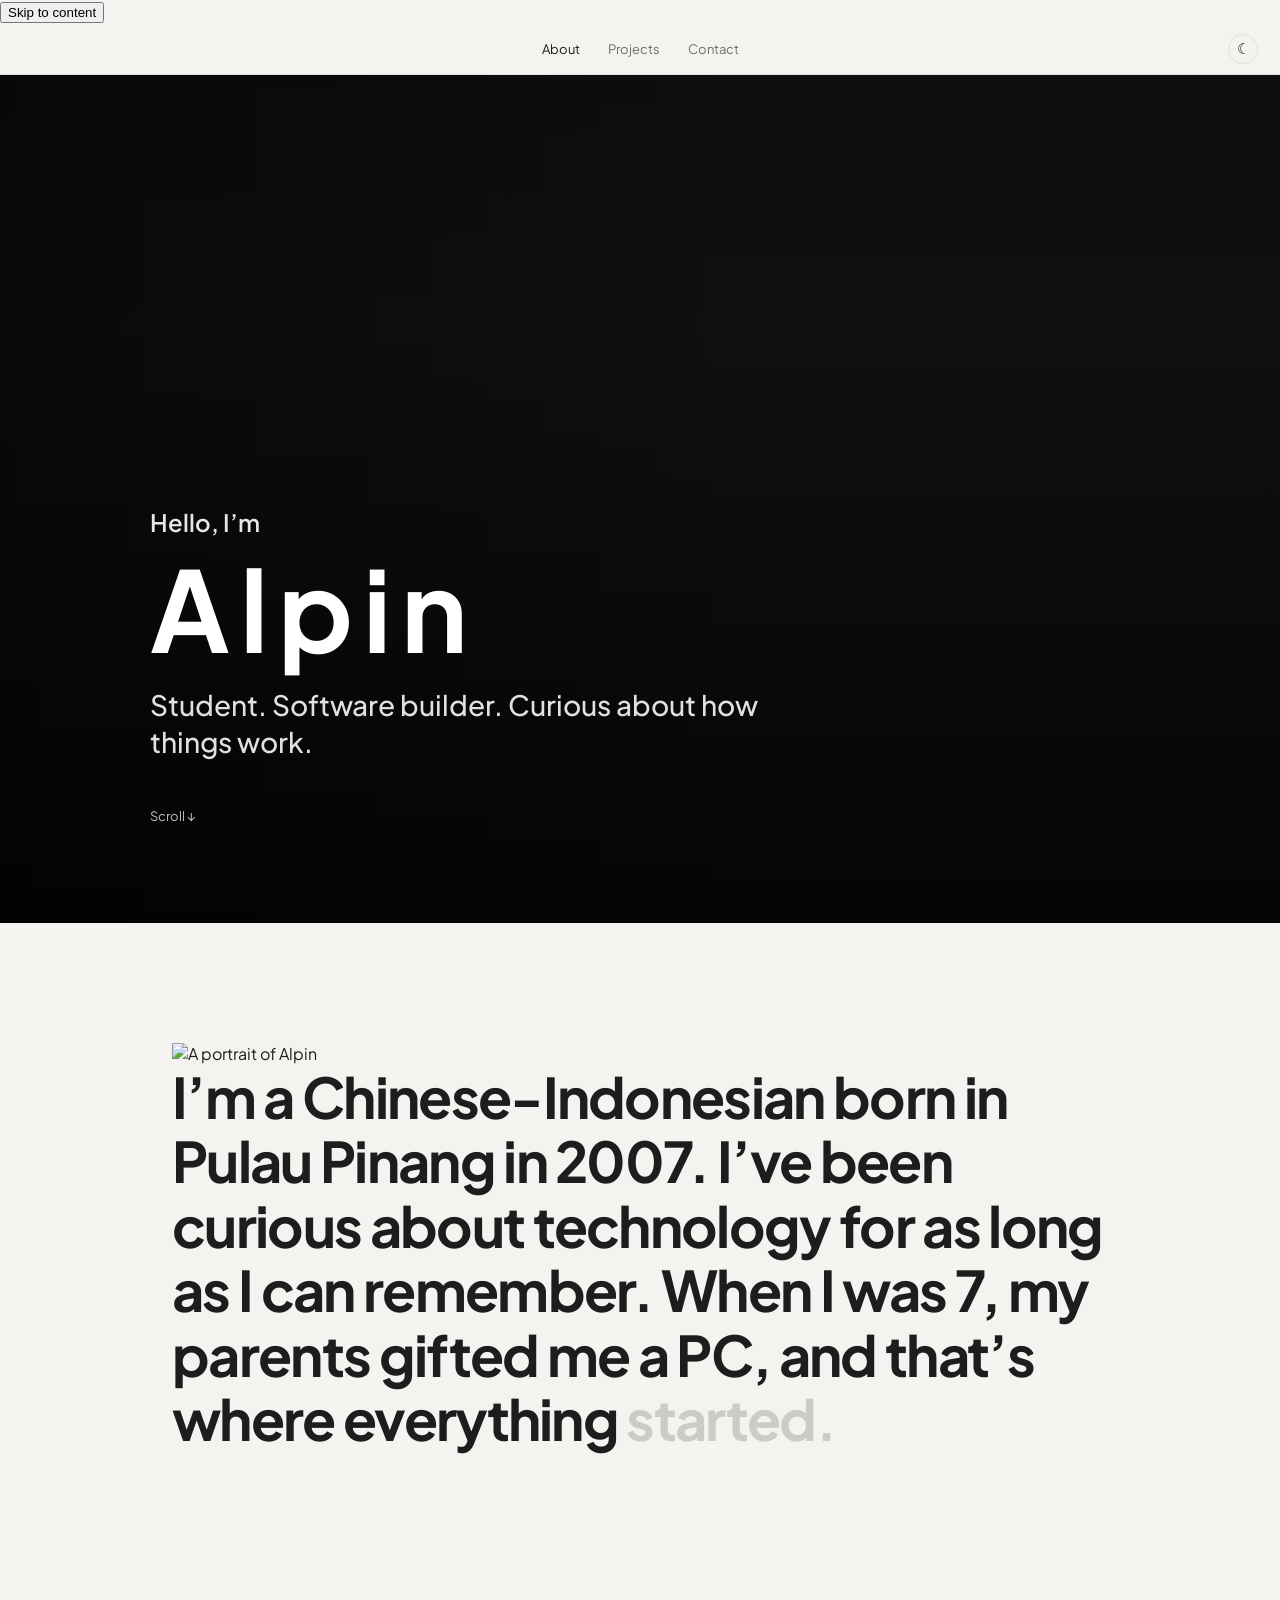
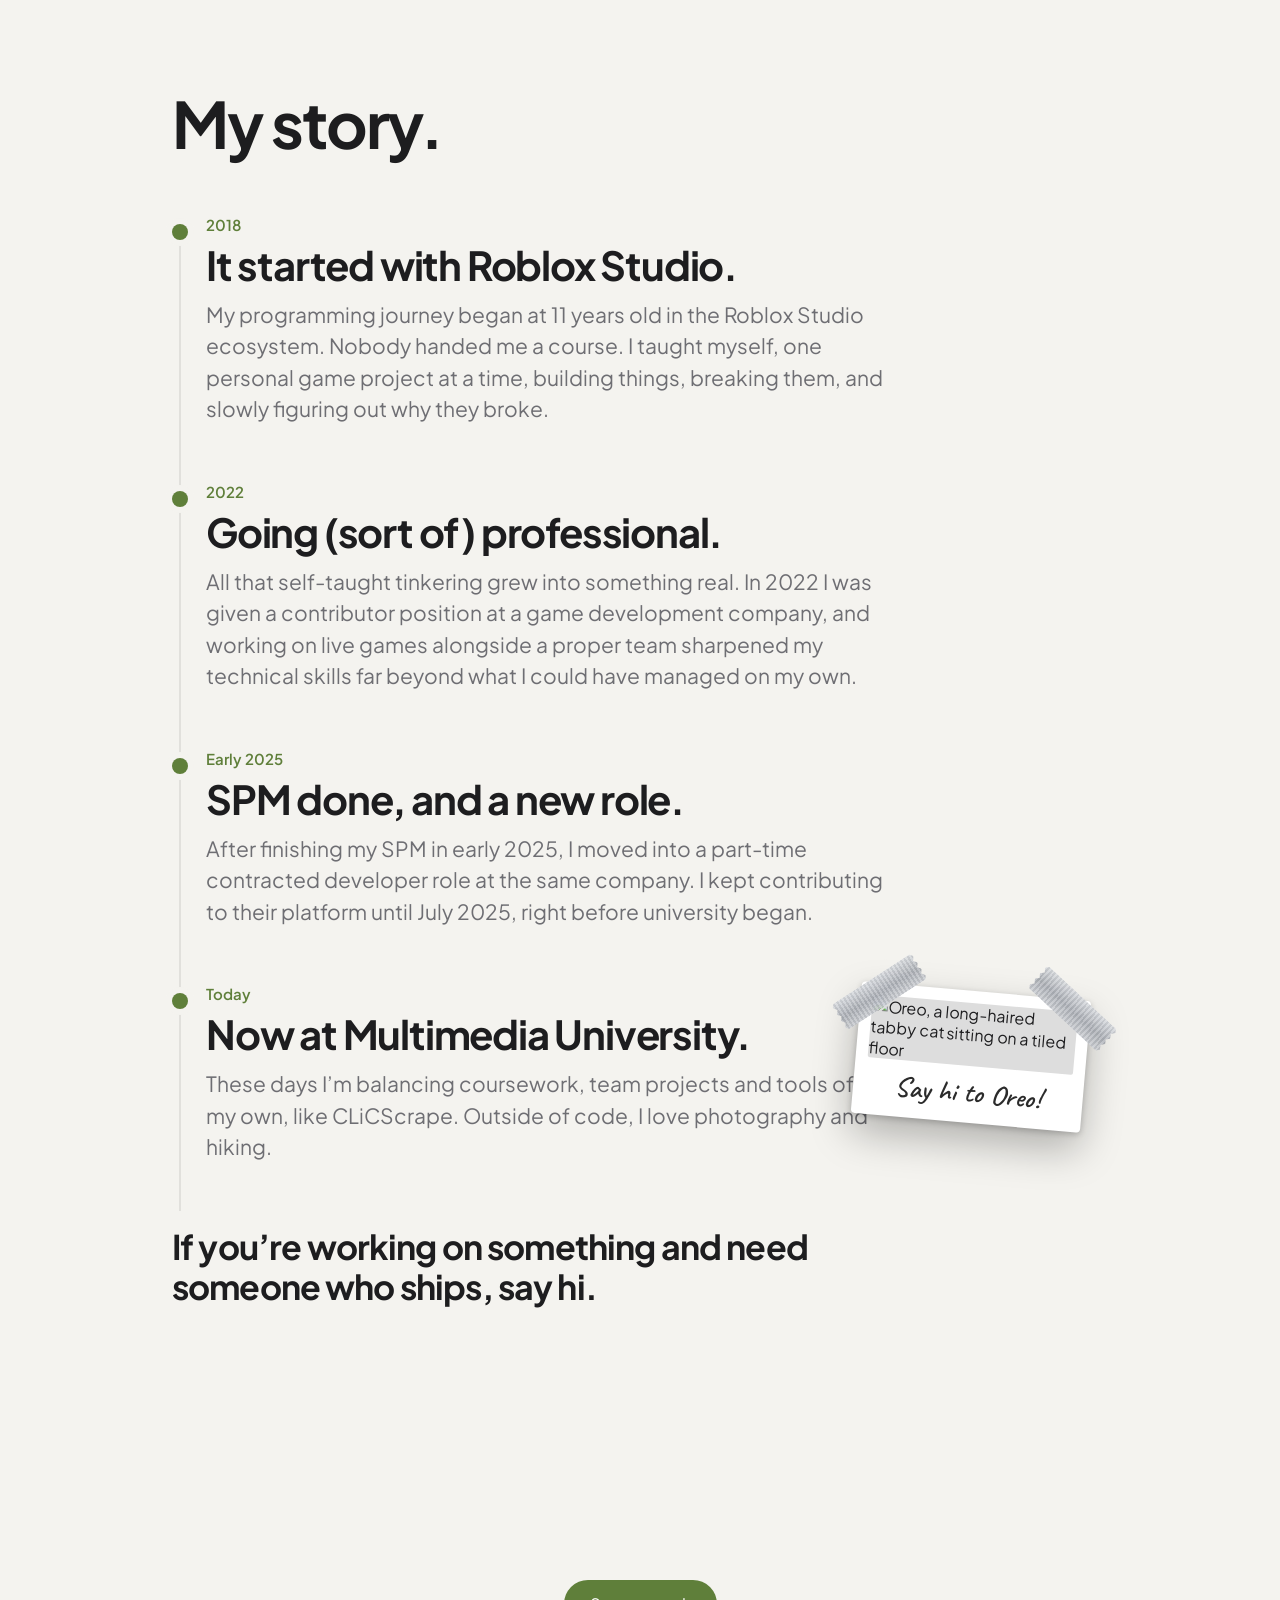
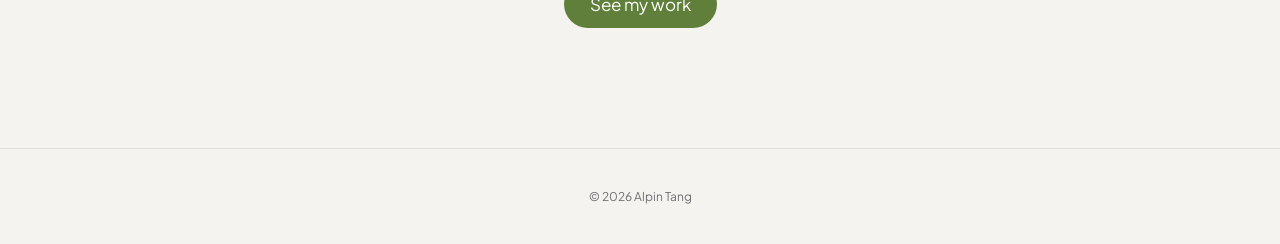
==== commit 399ad736: "Rerouting change" ====
--- a/public/index.html
+++ b/public/index.html
@@ -23,22 +23,22 @@
 		<meta name="twitter:title" content="Alpin">
 		<meta name="twitter:description" content="Student, software builder, and curious about how things work.">
 		<meta name="twitter:image" content="https://www.alpintang.xyz/og-image.jpg">
-		<link rel="icon" href="icon.svg" type="image/svg+xml">
-		<link rel="icon" href="favicon.ico" sizes="48x48">
-		<link rel="apple-touch-icon" href="apple-touch-icon.png">
+		<link rel="icon" href="/icon.svg" type="image/svg+xml">
+		<link rel="icon" href="/favicon.ico" sizes="48x48">
+		<link rel="apple-touch-icon" href="/apple-touch-icon.png">
 		<link rel="preconnect" href="https://fonts.googleapis.com">
 		<link rel="preconnect" href="https://fonts.gstatic.com" crossorigin>
 		<link href="https://fonts.googleapis.com/css2?family=Plus+Jakarta+Sans:wght@500;600;700&family=Caveat:wght@600&family=JetBrains+Mono:wght@400;500&family=Instrument+Serif:ital@1&display=swap" rel="stylesheet">
-		<link rel="stylesheet" href="css/style.css">
-		<link rel="stylesheet" href="css/roadmap.css">
+		<link rel="stylesheet" href="/css/style.css">
+		<link rel="stylesheet" href="/css/roadmap.css">
 	</head>
 	<body>
 		<button class="skip" type="button" onclick="document.getElementById('main').focus()">Skip to content</button>
 		<header>
 			<nav aria-label="Main">
-				<a href="#about" data-p="about">About</a>
-				<a href="#projects" data-p="projects">Projects</a>
-				<a href="#contact" data-p="contact">Contact</a>
+				<a href="/" data-p="about">About</a>
+				<a href="/projects" data-p="projects">Projects</a>
+				<a href="/contact" data-p="contact">Contact</a>
 			</nav>
 			<button id="theme" type="button" aria-label="Switch between light and dark mode"></button>
 		</header>
@@ -60,7 +60,7 @@
 				<section>
 					<div class="wrap">
 						<figure class="intro-photo rv">
-							<img src="images/hero-portrait.jpg" width="2000" height="1500" alt="A portrait of Alpin" loading="lazy" decoding="async">
+							<img src="/images/hero-portrait.jpg" width="2000" height="1500" alt="A portrait of Alpin" loading="lazy" decoding="async">
 						</figure>
 						<p class="words" id="words">I’m a Chinese-Indonesian born in Pulau Pinang in 2007. I’ve been curious about technology for as long as I can remember. When I was 7, my parents gifted me a PC, and that’s where everything started.</p>
 					</div>
@@ -92,7 +92,7 @@
 							<div class="polaroid">
 								<span class="tape t1"></span>
 								<span class="tape t2"></span>
-								<img src="images/polaroid.jpg" alt="Oreo, a long-haired tabby cat sitting on a tiled floor" loading="lazy" decoding="async">
+								<img src="/images/polaroid.jpg" alt="Oreo, a long-haired tabby cat sitting on a tiled floor" loading="lazy" decoding="async">
 								<p>Say hi to Oreo!</p>
 							</div>
 						</div>
@@ -103,7 +103,7 @@
 				</section>
 				<section class="edu tight">
 					<div class="wrap">
-						<a class="btn first rv" href="#projects">See my work</a>
+						<a class="btn first rv" href="/projects" data-p="projects">See my work</a>
 					</div>
 				</section>
 			</div>
@@ -118,7 +118,7 @@
 						<article class="proj rv">
 							<div class="proj-text">
 							<div class="ph">
-								<img class="pl" src="images/mysverse-icon.jpg" alt="MYSverse logo" width="44" height="44" loading="lazy" decoding="async">
+								<img class="pl" src="/images/mysverse-icon.jpg" alt="MYSverse logo" width="44" height="44" loading="lazy" decoding="async">
 								<small>Game development</small>
 							</div>
 							<h3>MYSverse</h3>
@@ -126,7 +126,7 @@
 							<p>Through iterative updates, I improved overall playability and player retention.</p>
 							</div>
 							<div class="media photo">
-								<img src="images/mysverse-photo.jpg" alt="MYSverse contributor badge, lanyard and dev shirt" loading="lazy" decoding="async">
+								<img src="/images/mysverse-photo.jpg" alt="MYSverse contributor badge, lanyard and dev shirt" loading="lazy" decoding="async">
 							</div>
 							<ul class="tags" aria-label="Technologies and skills">
 								<li>LuaU</li>
@@ -140,7 +140,7 @@
 						<article class="proj rv">
 							<div class="proj-text">
 							<div class="ph">
-								<img class="pl" src="images/clicscrape-icon.png" alt="CLiCScrape logo" width="44" height="44" loading="lazy" decoding="async">
+								<img class="pl" src="/images/clicscrape-icon.png" alt="CLiCScrape logo" width="44" height="44" loading="lazy" decoding="async">
 								<small>Chrome extension</small>
 							</div>
 							<h3>CLiCScrape</h3>
@@ -148,7 +148,7 @@
 							<p>Filter by free days, earliest start, latest end, or open classes only, then compare each plan as a weekly grid. Everything runs in your browser, with no server and no accounts.</p>
 							</div>
 							<div class="media">
-								<video src="videos/clicscrape-demo.mp4" poster="images/clicscrape-poster.jpg" aria-label="CLiCScrape demo video" muted loop playsinline controls preload="metadata" data-auto></video>
+								<video src="/videos/clicscrape-demo.mp4" poster="/images/clicscrape-poster.jpg" aria-label="CLiCScrape demo video" muted loop playsinline controls preload="metadata" data-auto></video>
 							</div>
 							<ul class="tags" aria-label="Technologies and skills">
 								<li>JavaScript</li>
@@ -162,7 +162,7 @@
 						<article class="proj rv">
 							<div class="proj-text">
 							<div class="ph">
-								<img class="pl" src="images/icon-2048.png" alt="Alpin" width="44" height="44" loading="lazy" decoding="async">
+								<img class="pl" src="/images/icon-2048.png" alt="Alpin" width="44" height="44" loading="lazy" decoding="async">
 								<small>Portfolio website</small>
 							</div>
 							<h3>This website</h3>
@@ -170,7 +170,7 @@
 							<p>I designed and built all of it myself. It’s hosted on Cloudflare, deployed from GitHub, and the source is linked below.</p>
 							</div>
 							<div class="media photo">
-								<img src="images/portfolio.png" alt="Screenshot of the About page of this website" loading="lazy" decoding="async">
+								<img src="/images/portfolio.png" alt="Screenshot of the About page of this website" loading="lazy" decoding="async">
 							</div>
 							<ul class="tags" aria-label="Technologies and skills">
 								<li>HTML</li>
@@ -197,9 +197,9 @@
 		</main>
 		<footer>© 2026 Alpin Tang</footer>
 
-		<script src="js/main.js"></script>
-		<script src="js/sounds.js"></script>
-		<script src="js/roadmap.js"></script>
-		<script src="js/ascii.js"></script>
+		<script src="/js/main.js"></script>
+		<script src="/js/sounds.js"></script>
+		<script src="/js/roadmap.js"></script>
+		<script src="/js/ascii.js"></script>
 	</body>
 </html>
--- a/css/style.css
+++ b/css/style.css
@@ -0,0 +1,732 @@
+:root {
+  --bg:#f4f3ef;
+  --fg:#1d1d1f;
+  --mute:#6e6e73;
+  --card:#fff;
+  --line:rgba(0,0,0,.08);
+  --blur:rgba(244,243,239,.72);
+  --accent:#5f7f3a;
+  --on-accent:#fff;
+  --g1:#1d1d1f;
+  --g2:#86868b;
+  box-sizing:border-box;
+  padding-top:env(safe-area-inset-top,0px);
+  padding-bottom:env(safe-area-inset-bottom,0px);
+}
+
+@media (prefers-color-scheme:dark) {
+  :root:not([data-theme="light"]) {
+    --bg:#121214;
+    --fg:#f5f5f7;
+    --mute:#86868b;
+    --card:#1c1c1f;
+    --line:rgba(255,255,255,.12);
+    --blur:rgba(18,18,20,.72);
+    --accent:#a8c686;
+    --on-accent:#1b2a0d;
+    --g1:#f5f5f7;
+    --g2:#6e6e73;
+  }
+}
+
+:root[data-theme="dark"] {
+  --bg:#121214;
+  --fg:#f5f5f7;
+  --mute:#86868b;
+  --card:#1c1c1f;
+  --line:rgba(255,255,255,.12);
+  --blur:rgba(18,18,20,.72);
+  --accent:#a8c686;
+  --on-accent:#1b2a0d;
+  --g1:#f5f5f7;
+  --g2:#6e6e73;
+}
+
+html {
+  scroll-padding-top:env(safe-area-inset-top,0px);
+  -webkit-text-size-adjust:100%;
+}
+
+* {
+  box-sizing:border-box;
+  margin:0;
+}
+
+body {
+  background:var(--bg);
+  color:var(--fg);
+  font-family:"Plus Jakarta Sans",-apple-system,BlinkMacSystemFont,"SF Pro Display","Helvetica Neue",Arial,sans-serif;
+  -webkit-font-smoothing:antialiased;
+  overflow-x:hidden;
+}
+
+body::before {
+  content:"";
+  position:fixed;
+  inset:0 0 auto;
+  height:env(safe-area-inset-top,0px);
+  background:var(--blur);
+  backdrop-filter:saturate(180%) blur(20px);
+  -webkit-backdrop-filter:saturate(180%) blur(20px);
+  z-index:10;
+}
+
+header {
+  position:sticky;
+  top:env(safe-area-inset-top,0px);
+  z-index:11;
+  height:52px;
+  display:flex;
+  align-items:center;
+  justify-content:center;
+  padding:0 22px;
+  background:var(--blur);
+  backdrop-filter:saturate(180%) blur(20px);
+  -webkit-backdrop-filter:saturate(180%) blur(20px);
+  border-bottom:1px solid var(--line);
+}
+
+.logo {
+  font-weight:600;
+  font-size:17px;
+  color:var(--fg);
+  text-decoration:none;
+  letter-spacing:-.01em;
+}
+
+nav {
+  display:flex;
+  gap:28px;
+}
+
+nav a {
+  font-size:13px;
+  color:var(--mute);
+  text-decoration:none;
+  transition:color .3s;
+}
+
+nav a:hover,nav a.on {
+  color:var(--fg);
+}
+
+.page {
+  display:none;
+}
+
+.page.active {
+  display:block;
+  animation:pg .8s cubic-bezier(.2,.7,.2,1);
+}
+
+.page.leaving {
+  animation:none;
+  opacity:0;
+  transform:translateY(-14px);
+  transition:opacity .3s ease,transform .3s ease;
+}
+
+@keyframes pg {
+  from {
+    opacity:0;
+    transform:translateY(24px);
+  }
+  to {
+    opacity:1;
+    transform:none;
+  }
+}
+
+.wrap {
+  max-width:980px;
+  margin:0 auto;
+  padding:0 22px;
+}
+
+.hero {
+  min-height:calc(100vh - 52px);
+  display:flex;
+  flex-direction:column;
+  align-items:center;
+  justify-content:center;
+  text-align:center;
+  padding:0 22px;
+}
+
+.eyebrow {
+  font-size:clamp(17px,2.2vw,24px);
+  font-weight:600;
+  color:var(--accent);
+  margin-bottom:14px;
+}
+
+h1 {
+  font-size:clamp(48px,10vw,112px);
+  line-height:1.02;
+  font-weight:700;
+  letter-spacing:-.045em;
+  background:linear-gradient(180deg,var(--g1) 30%,var(--g2));
+  -webkit-background-clip:text;
+  background-clip:text;
+  color:transparent;
+}
+
+.sub {
+  font-size:clamp(19px,2.6vw,28px);
+  color:var(--mute);
+  margin-top:22px;
+  max-width:640px;
+  line-height:1.3;
+  font-weight:500;
+}
+
+.cue {
+  margin-top:48px;
+  font-size:13px;
+  color:var(--mute);
+  animation:bob 2.4s ease-in-out infinite;
+}
+
+@keyframes bob {
+  50% {
+    transform:translateY(8px);
+  }
+}
+
+section {
+  padding:120px 0;
+}
+
+.words {
+  font-size:clamp(28px,5vw,56px);
+  line-height:1.15;
+  font-weight:700;
+  letter-spacing:-.03em;
+}
+
+.words span {
+  opacity:.18;
+  transition:opacity .4s;
+}
+
+.words span.on {
+  opacity:1;
+}
+
+h2 {
+  font-size:clamp(32px,6vw,64px);
+  font-weight:700;
+  letter-spacing:-.035em;
+  line-height:1.05;
+}
+
+.grid {
+  display:grid;
+  grid-template-columns:repeat(auto-fit,minmax(210px,1fr));
+  gap:18px;
+  margin-top:48px;
+}
+
+.tile {
+  background:var(--card);
+  border:1px solid var(--line);
+  border-radius:28px;
+  padding:32px 28px;
+  min-height:190px;
+  display:flex;
+  flex-direction:column;
+  justify-content:flex-end;
+}
+
+.tile b {
+  font-size:24px;
+  letter-spacing:-.02em;
+}
+
+.tile p {
+  color:var(--mute);
+  margin-top:8px;
+  font-size:16px;
+  line-height:1.4;
+}
+
+.edu {
+  text-align:center;
+}
+
+.edu p {
+  color:var(--mute);
+  font-size:clamp(19px,2.4vw,26px);
+  margin-top:18px;
+  font-weight:500;
+}
+
+.btn {
+  display:inline-block;
+  background:var(--accent);
+  color:var(--on-accent,#fff);
+  text-decoration:none;
+  font-size:17px;
+  padding:13px 26px;
+  border-radius:980px;
+  margin-top:32px;
+  transition:transform .3s,opacity .3s;
+}
+
+.btn:hover {
+  transform:scale(1.04);
+  opacity:.92;
+}
+
+.btn.ghost {
+  background:transparent;
+  color:var(--accent);
+  padding-left:0;
+  padding-right:0;
+}
+
+.phead {
+  padding:110px 0 40px;
+  text-align:center;
+}
+
+.phead p {
+  color:var(--mute);
+  font-size:clamp(19px,2.4vw,26px);
+  margin-top:18px;
+  font-weight:500;
+}
+
+.proj {
+  background:var(--card);
+  border:1px solid var(--line);
+  border-radius:36px;
+  padding:clamp(32px,6vw,72px);
+  margin-bottom:28px;
+  min-height:420px;
+  display:flex;
+  flex-direction:column;
+  justify-content:flex-end;
+}
+
+.proj small {
+  color:var(--accent);
+  font-weight:600;
+  font-size:15px;
+}
+
+.proj h3 {
+  font-size:clamp(32px,5.5vw,56px);
+  letter-spacing:-.035em;
+  line-height:1.05;
+  margin:10px 0 16px;
+}
+
+.proj p {
+  color:var(--mute);
+  font-size:clamp(17px,2vw,21px);
+  line-height:1.4;
+  max-width:620px;
+}
+
+.tags {
+  display:flex;
+  flex-wrap:wrap;
+  gap:8px;
+  margin-top:26px;
+}
+
+.tags i {
+  font-style:normal;
+  font-size:13px;
+  padding:6px 13px;
+  border-radius:980px;
+  border:1px solid var(--line);
+  color:var(--mute);
+}
+
+.contact {
+  min-height:calc(100vh - 52px);
+  display:flex;
+  flex-direction:column;
+  align-items:center;
+  justify-content:center;
+  text-align:center;
+  padding:0 22px;
+}
+
+.links {
+  display:flex;
+  gap:14px;
+  flex-wrap:wrap;
+  justify-content:center;
+}
+
+.ph {
+  display:flex;
+  align-items:center;
+  gap:14px;
+}
+
+.pl {
+  width:44px;
+  height:44px;
+  border-radius:12px;
+  object-fit:cover;
+  border:1px solid var(--line);
+}
+
+.proj {
+  min-height:0;
+  justify-content:flex-start;
+  gap:0;
+}
+
+.proj .lead {
+  color:var(--fg);
+  font-size:clamp(20px,2.6vw,28px);
+  font-weight:600;
+  letter-spacing:-.02em;
+  margin:0 0 12px;
+}
+
+.proj h3 {
+  margin:22px 0 10px;
+}
+
+.media {
+  margin:36px 0 8px;
+  border-radius:24px;
+  overflow:hidden;
+  border:1px solid var(--line);
+  background:#000;
+}
+
+.media video,.media img {
+  display:block;
+  width:100%;
+  height:auto;
+}
+
+.media.photo {
+  max-width:520px;
+  margin-left:auto;
+  margin-right:auto;
+}
+
+nav {
+  align-items:center;
+}
+
+#theme {
+  position:absolute;
+  right:22px;
+  top:50%;
+  margin-top:-15px;
+  background:none;
+  border:1px solid var(--line);
+  color:var(--fg);
+  width:30px;
+  height:30px;
+  border-radius:50%;
+  cursor:pointer;
+  font-size:15px;
+  line-height:1;
+  display:grid;
+  place-items:center;
+  padding:0;
+  transition:background .3s;
+}
+
+#theme:hover {
+  background:var(--line);
+}
+
+.theming,.theming * {
+  transition:background-color .55s ease,color .55s ease,border-color .55s ease,box-shadow .55s ease!important;
+}
+
+@media (max-width:480px) {
+  nav {
+    gap:16px;
+  }
+}
+
+.proj .btn {
+  align-self:flex-start;
+}
+
+.bg {
+  position:relative;
+  isolation:isolate;
+  background-color:#111;
+  background-size:cover;
+  background-position:center;
+  color:#fff;
+}
+
+.bg::before {
+  content:"";
+  position:absolute;
+  inset:0;
+  z-index:-1;
+  background:linear-gradient(180deg,rgba(0,0,0,.38),rgba(0,0,0,.22) 45%,rgba(0,0,0,.55));
+}
+
+.bg h1 {
+  background:none;
+  -webkit-background-clip:border-box;
+  background-clip:border-box;
+  color:#fff;
+}
+
+.bg p,.bg .sub {
+  color:rgba(255,255,255,.88);
+}
+
+.bg .eyebrow {
+  color:#fff;
+  opacity:.9;
+}
+
+.bg .cue {
+  color:rgba(255,255,255,.75);
+}
+
+.bg-me {
+  background-image:url(../images/hero-portrait.jpg);
+  background-position:62% 25%;
+}
+
+.bg-laptop {
+  background-image:url(../images/projects-header.jpg);
+  background-position:center 42%;
+}
+
+.bg-hill {
+  background-image:url(../images/contact-background.jpg);
+  background-position:center 58%;
+}
+
+.hero.left {
+  align-items:flex-start;
+  justify-content:flex-end;
+  text-align:left;
+  padding:0 22px clamp(56px,11vh,120px) max(22px,calc((100vw - 980px)/2));
+}
+
+.hero.left::before {
+  background:linear-gradient(180deg,rgba(0,0,0,.2) 0%,rgba(0,0,0,.05) 30%,rgba(0,0,0,.72) 100%),linear-gradient(90deg,rgba(0,0,0,.4),transparent 60%);
+}
+
+.phead.bg {
+  padding:clamp(120px,22vh,220px) 22px clamp(80px,14vh,140px);
+  margin-bottom:40px;
+}
+
+.phead.bg::before {
+  background:linear-gradient(180deg,rgba(0,0,0,.25),rgba(0,0,0,.45));
+}
+
+.contact.bg::before {
+  background:linear-gradient(180deg,rgba(0,0,0,.55),rgba(0,0,0,.5) 50%,rgba(0,0,0,.68));
+}
+
+.bg .btn {
+  background:#fff;
+  color:#1d1d1f;
+  font-weight:600;
+  box-shadow:0 8px 28px rgba(0,0,0,.4);
+}
+
+.bg .btn.ghost {
+  background:transparent;
+  color:#fff;
+  box-shadow:none;
+  font-weight:500;
+  text-decoration:underline;
+  text-underline-offset:5px;
+}
+
+.proj p+p {
+  margin-top:12px;
+}
+
+.story {
+  position:relative;
+  margin-top:56px;
+  padding-left:34px;
+}
+
+.story::before {
+  content:"";
+  position:absolute;
+  left:7px;
+  top:8px;
+  bottom:8px;
+  width:2px;
+  background:var(--line);
+}
+
+.step {
+  position:relative;
+  padding-bottom:56px;
+}
+
+.step::before {
+  content:"";
+  position:absolute;
+  left:-34px;
+  top:10px;
+  width:16px;
+  height:16px;
+  border-radius:50%;
+  background:var(--accent);
+  box-shadow:0 0 0 6px var(--bg);
+}
+
+.step small {
+  color:var(--accent);
+  font-weight:600;
+  font-size:15px;
+}
+
+.step h3 {
+  font-size:clamp(26px,4vw,40px);
+  letter-spacing:-.03em;
+  line-height:1.1;
+  margin:8px 0 12px;
+}
+
+.step p {
+  color:var(--mute);
+  font-size:clamp(17px,2vw,21px);
+  line-height:1.5;
+  max-width:680px;
+}
+
+.closing {
+  font-size:clamp(22px,3.4vw,34px);
+  font-weight:700;
+  letter-spacing:-.025em;
+  line-height:1.2;
+  max-width:640px;
+  margin-top:8px;
+}
+
+.pol {
+  position:absolute;
+  right:22px;
+  bottom:96px;
+  width:min(230px,60vw);
+  z-index:1;
+}
+
+.polaroid {
+  position:relative;
+  background:#fff;
+  padding:12px 12px 14px;
+  border-radius:4px;
+  box-shadow:0 18px 40px rgba(0,0,0,.28),0 2px 6px rgba(0,0,0,.2);
+  transform:rotate(5deg);
+  transition:transform .5s cubic-bezier(.2,.7,.2,1);
+}
+
+.polaroid:hover {
+  transform:rotate(1deg) scale(1.04);
+}
+
+.polaroid img {
+  display:block;
+  width:100%;
+  height:auto;
+  border-radius:2px;
+  background:#ddd;
+}
+
+.polaroid p {
+  font-family:"Caveat","Bradley Hand","Segoe Print","Comic Sans MS",cursive;
+  font-weight:600;
+  font-size:28px;
+  line-height:1.1;
+  color:#2b2b2b!important;
+  text-align:center;
+  margin:12px 0 0;
+  letter-spacing:.01em;
+}
+
+.tape {
+  position:absolute;
+  width:96px;
+  height:30px;
+  background:repeating-linear-gradient(90deg,rgba(255,255,255,.2) 0 2px,rgba(0,0,0,.05) 2px 4px),linear-gradient(180deg,#d6d9de,#a7abb2 55%,#c8cbd0);
+  opacity:.94;
+  clip-path:polygon(3% 0,0 12%,3% 25%,0 38%,3% 50%,0 62%,3% 75%,0 88%,3% 100%,97% 100%,100% 88%,97% 75%,100% 62%,97% 50%,100% 38%,97% 25%,100% 12%,97% 0);
+}
+
+.tape.t1 {
+  top:-6px;
+  left:-30px;
+  transform:rotate(-38deg);
+}
+
+.tape.t2 {
+  top:-6px;
+  right:-30px;
+  transform:rotate(38deg);
+}
+
+@media (max-width:900px) {
+  .pol {
+    position:relative;
+    right:auto;
+    bottom:auto;
+    margin:48px auto 0;
+  }
+}
+
+footer {
+  padding:40px 22px;
+  text-align:center;
+  color:var(--mute);
+  font-size:12px;
+  border-top:1px solid var(--line);
+}
+
+.rv {
+  opacity:0;
+  transform:translateY(44px) scale(.98);
+  transition:opacity 1s cubic-bezier(.2,.7,.2,1),transform 1s cubic-bezier(.2,.7,.2,1);
+}
+
+.rv.in {
+  opacity:1;
+  transform:none;
+}
+
+.d1 {
+  transition-delay:.1s;
+}
+
+.d2 {
+  transition-delay:.2s;
+}
+
+.d3 {
+  transition-delay:.3s;
+}
+
+@media (prefers-reduced-motion:reduce) {
+  .rv {
+    opacity:1;
+    transform:none;
+    transition:none;
+  }
+  .page.active {
+    animation:none;
+  }
+  .cue {
+    animation:none;
+  }
+}
+
